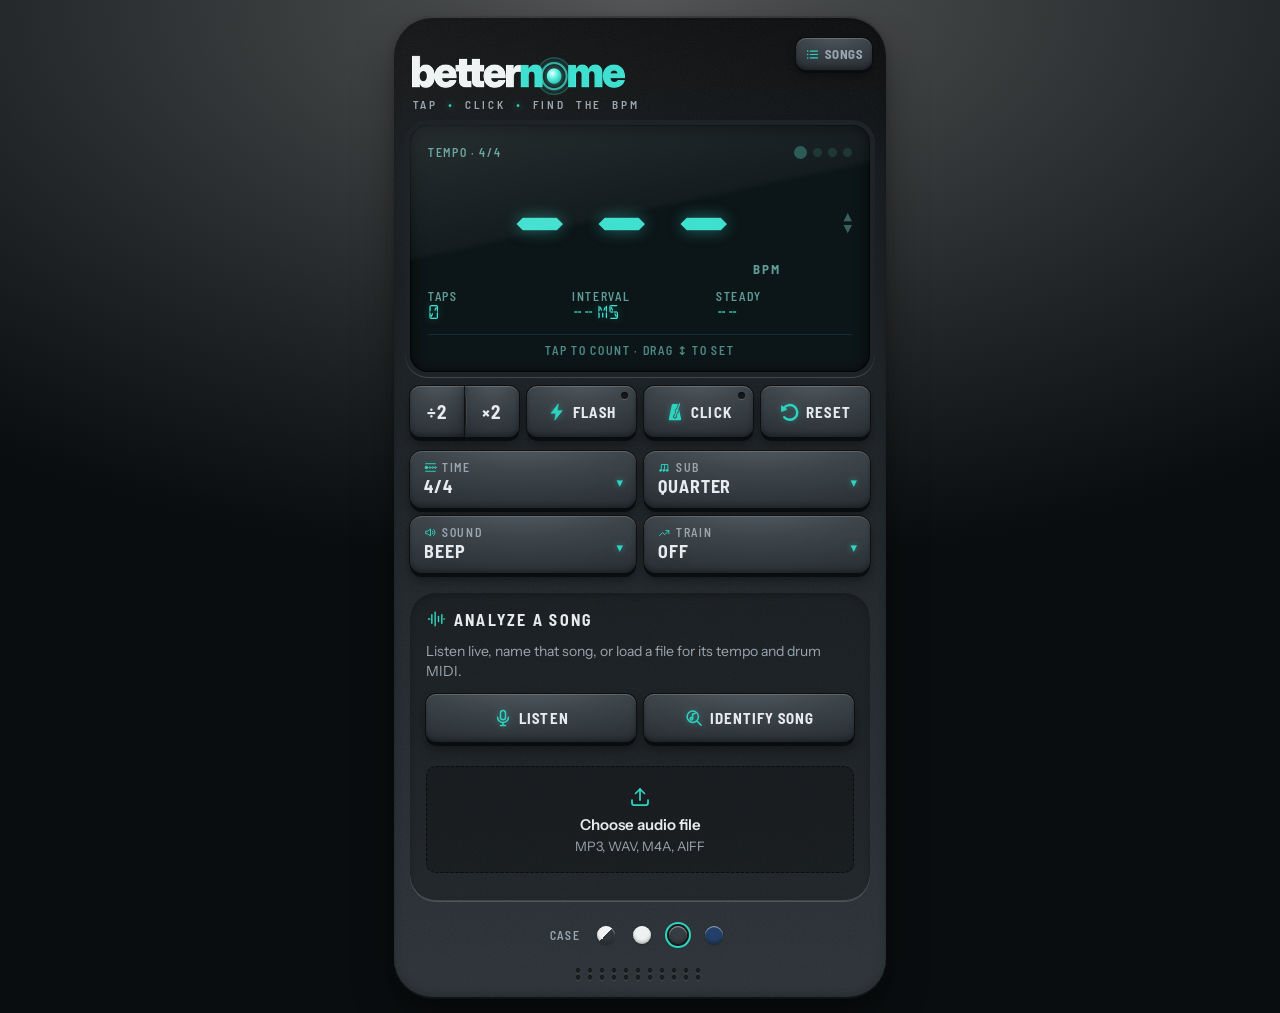
==== betternome/index.html @ a1c2649b "Add Betternome web app at /betternome/ Metronome with tap/drag tempo, subdivisions, trainer, flash a" ====
<!doctype html>
<html lang="en">
<head>
<meta charset="utf-8">
<meta name="viewport" content="width=device-width,initial-scale=1,viewport-fit=cover">
<title>Betternome</title>
<meta name="description" content="Betternome: tap or drag the tempo, a metronome with subdivisions, trainer and setlists, and song tempo, song ID and drum MIDI from Moxie App Design.">
<meta name="theme-color" content="#050607">
<meta name="apple-mobile-web-app-capable" content="yes">
<meta name="mobile-web-app-capable" content="yes">
<meta name="apple-mobile-web-app-status-bar-style" content="black-translucent">
<meta name="apple-mobile-web-app-title" content="Betternome">
<link rel="manifest" href="manifest.webmanifest">
<link rel="apple-touch-icon" href="apple-touch-icon.png">
<link rel="icon" type="image/png" sizes="192x192" href="icon-192.png">
<link rel="stylesheet" href="https://fonts.googleapis.com/css2?family=Martian+Mono:wght@400;600;800&amp;family=Instrument+Sans:wght@400;600&amp;display=swap">
<style>:root{color-scheme:light;box-sizing:border-box;padding-top:env(safe-area-inset-top,0px);padding-bottom:env(safe-area-inset-bottom,0px)}html{scroll-padding-top:env(safe-area-inset-top,0px)}body{margin:0;padding:0;font:14px -apple-system,BlinkMacSystemFont,sans-serif;background:#050607;color:#000}img{max-width:100%}[hidden]:not([hidden=until-found i]){display:none!important}</style>
</head>
<body>
<style>
/* Barlow Semi Condensed by The Barlow Project Authors, SIL Open Font License 1.1 */
@font-face{font-family:"BSC";font-weight:600;src:url([data-uri]) format("woff2");font-display:swap}
@font-face{font-family:"BSC";font-weight:700;src:url([data-uri]) format("woff2");font-display:swap}
/* DSEG7/DSEG14 Classic by keshikan, SIL Open Font License 1.1 */
@font-face{font-family:"DSEG7";src:url([data-uri]) format("woff2");font-display:block}
@font-face{font-family:"DSEG14";src:url([data-uri]) format("woff2");font-display:block}
/* Layout: hardware unit — LED readout, big rubber tap pad, utility key strips; song analyzer panel below. */
:root{
  --bg:#dfe3e6; --panel:#eef0f2; --ink:#1d2328; --muted:#5f6a73; --line:#c3c9ce;
  --led:#0f766e; --onled:#ffffff; --ledbg:#0c1517; --ledtext:#40e0d0; --pad:#2b3339; --padtext:#e9edf0; --flash:#40e0d0; --digit:#0f766e;
  --f-seg:"DSEG7", "Martian Mono", ui-monospace, monospace; --f-seg14:"DSEG14", "Martian Mono", ui-monospace, monospace;
  --f-display:"Martian Mono", ui-monospace, Menlo, monospace;
  --f-body:"Instrument Sans", system-ui, -apple-system, sans-serif;
}
@media (prefers-color-scheme: dark){:root:not([data-theme="light"]){
  --bg:#13171a; --panel:#1b2024; --ink:#e7ebee; --muted:#93a0aa; --line:#2c343a;
  --led:#2dd4bf; --onled:#08201d; --ledbg:#071012; --ledtext:#40e0d0; --pad:#2a3238; --padtext:#e9edf0; --flash:#40e0d0; --digit:#40e0d0; color-scheme:dark}}
:root[data-theme="dark"]{
  --bg:#13171a; --panel:#1b2024; --ink:#e7ebee; --muted:#93a0aa; --line:#2c343a;
  --led:#2dd4bf; --onled:#08201d; --ledbg:#071012; --ledtext:#40e0d0; --pad:#2a3238; --padtext:#e9edf0; --flash:#40e0d0; --digit:#40e0d0; color-scheme:dark}
html,body{min-height:100%}
body{background:var(--bg);color:var(--ink);font-family:var(--f-body);
  padding-left:max(16px,env(safe-area-inset-left,0px));padding-right:max(16px,env(safe-area-inset-right,0px));padding-block:16px;
  box-sizing:border-box;-webkit-user-select:none;user-select:none;-webkit-tap-highlight-color:transparent}
.unit{max-width:460px;margin:0 auto;display:flex;flex-direction:column;gap:14px}
.readout{background:var(--ledbg);border-radius:10px;padding:18px 18px 14px;display:grid;gap:6px;
  box-shadow:inset 0 2px 10px rgba(0,0,0,.5)}
.row{display:flex;justify-content:space-between;align-items:center;gap:8px}
.lab{font-family:var(--f-display);font-size:11px;letter-spacing:.14em;text-transform:uppercase;color:#5f9e98}
.bpm{font-family:var(--f-seg);font-weight:400;font-size:clamp(52px,18vw,92px);line-height:1.1;color:var(--ledtext);padding-block:4px;
  font-variant-numeric:tabular-nums;text-shadow:0 0 16px rgba(64,224,208,.45)}
.bpm small{font-family:var(--f-display);font-size:13px;font-weight:600;margin-left:10px;color:#5f9e98;text-shadow:none;letter-spacing:.1em}
.stats{display:grid;grid-template-columns:repeat(3,1fr);gap:8px;font-family:var(--f-display);font-variant-numeric:tabular-nums}
.stats div{display:grid;gap:2px;min-width:0}.stats b{font-family:var(--f-seg14);color:var(--ledtext);font-size:14px;font-weight:400;white-space:nowrap;text-shadow:0 0 8px rgba(64,224,208,.35)}
.beats{display:flex;flex-wrap:wrap;justify-content:flex-end;gap:6px;align-items:center}
.dot{width:9px;height:9px;border-radius:50%;background:#16302e;transition:background .05s}
.dot.down{width:13px;height:13px;background:#245450}
.dot.sec{width:11px;height:11px;background:#1d413e}
.dot.on{background:var(--flash);box-shadow:0 0 10px var(--flash)}
.padwrap{position:relative}
.pad{width:100%;min-height:250px;padding:64px 70px;border:0;border-radius:18px;background:var(--pad);color:var(--padtext);
  font-family:var(--f-display);font-size:20px;font-weight:600;letter-spacing:.2em;text-transform:uppercase;cursor:pointer;
  box-shadow:0 6px 0 #11161a, 0 10px 24px rgba(0,0,0,.25);transition:transform .04s, box-shadow .04s;touch-action:manipulation}
.pad.hit{transform:translateY(4px);box-shadow:0 2px 0 #11161a, 0 4px 12px rgba(0,0,0,.25);background:#36404a}
.pad span{display:block;max-width:220px;margin-inline:auto;line-height:1.4;font-family:var(--f-body);font-size:13px;letter-spacing:0;text-transform:none;font-weight:400;color:#9aa6b0;margin-top:8px}
.keys{display:grid;grid-template-columns:repeat(4,1fr);gap:8px}
.keys button,.btn{font-family:var(--f-display);font-size:13px;font-weight:600;padding:14px 4px;border-radius:10px;border:1px solid var(--line);
  background:var(--panel);color:var(--ink);cursor:pointer;touch-action:manipulation;font-variant-numeric:tabular-nums}
.btn:active{background:var(--line)}
.keys button[aria-pressed="true"],.btn.primary{background:var(--led);border-color:var(--led);color:var(--onled)}
.grp{display:grid;gap:6px}
.cap{font-family:var(--f-display);font-size:11px;letter-spacing:.14em;text-transform:uppercase;color:var(--muted)}
.chips{display:grid;grid-template-columns:repeat(3,1fr);gap:6px}
.chips.meters{grid-template-columns:repeat(auto-fill,minmax(52px,1fr));gap:4px}
.chips button small{display:block;font-family:var(--f-body);font-size:10px;font-weight:600;opacity:.8;margin-top:1px}
.chips .add{border-style:dashed;color:var(--ink)}
.custrow{display:flex;gap:8px;align-items:center;font-size:13px;color:var(--muted)}
.link{background:none;border:0;color:var(--led);font:inherit;font-weight:600;cursor:pointer;padding:4px;text-decoration:underline;text-underline-offset:3px}
.editor{background:var(--panel);border:1px solid var(--line);border-radius:12px;padding:14px;display:grid;gap:12px}
.edrow{display:flex;justify-content:space-between;align-items:center;gap:12px;flex-wrap:wrap}
.stepper{display:flex;align-items:center;gap:6px}
.stepper button{width:40px;height:40px;border-radius:10px;border:1px solid var(--line);background:var(--bg);color:var(--ink);font-size:18px;cursor:pointer;touch-action:manipulation}
.stepper output{font-family:var(--f-seg);font-size:22px;min-width:2.4em;text-align:center;color:var(--digit)}
.chips.den{grid-template-columns:repeat(4,44px)}
#grouping{font-family:var(--f-display);font-size:15px;padding:9px 10px;border-radius:10px;border:1px solid var(--line);background:var(--bg);color:var(--ink);width:9em;-webkit-user-select:text;user-select:text}
#grouping:focus-visible{outline:3px solid var(--led);outline-offset:2px}
.edots{display:flex;flex-wrap:wrap;gap:8px}
.ebeat{display:grid;gap:5px;justify-items:center}
.esnd{width:34px;height:26px;border-radius:7px;border:1px dashed var(--keyEdge);background:transparent;color:var(--muted);font-family:var(--f-display);font-weight:700;font-size:13px;cursor:pointer;touch-action:manipulation}
.esnd.set{border:0;color:var(--ledtext);background:var(--ledbg);box-shadow:inset 0 1px 3px rgba(0,0,0,.6);text-shadow:0 0 6px rgba(64,224,208,.6)}
.edots button{width:34px;height:34px;border-radius:50%;border:1.5px solid var(--line);background:transparent;color:var(--muted);font-family:var(--f-display);font-size:12px;cursor:pointer;touch-action:manipulation}
.edots button.l1{background:color-mix(in srgb,var(--led) 40%,transparent);border-color:var(--led);color:var(--ink)}
.edots button.l2{background:var(--led);border-color:var(--led);color:var(--onled)}
.edmsg{margin:0;font-size:13px;color:var(--muted)}
.chips button{font-family:var(--f-body);font-size:13px;font-weight:600;padding:9px 2px;border-radius:999px;border:1px solid var(--line);
  background:transparent;color:var(--muted);cursor:pointer;touch-action:manipulation;font-variant-numeric:tabular-nums}
.chips.meters button{font-family:var(--f-display);font-size:12px}
.chips button[aria-checked="true"]{background:var(--ink);border-color:var(--ink);color:var(--bg)}
button:focus-visible,.file:focus-within{outline:3px solid var(--led);outline-offset:3px}
.ic{width:20px;height:20px;flex-shrink:0}
[hidden]{display:none!important}
.brand{display:flex;flex-direction:column;align-items:flex-start;gap:2px;padding-top:4px}
.wmh{margin:0;line-height:0}
.wm{height:58px;width:auto;display:block;margin-left:-14px}
.wm-d{display:none}
@media (prefers-color-scheme: dark){:root:not([data-theme="light"]) .wm-l{display:none}:root:not([data-theme="light"]) .wm-d{display:block}}
:root[data-theme="dark"] .wm-l{display:none}:root[data-theme="dark"] .wm-d{display:block}
.brand span{display:block;font-size:13px;color:var(--muted)}
.keys button .ic,.btn .ic,.cap .ic{color:var(--led)}
.keys button[aria-pressed="true"] .ic,.btn.primary .ic{color:inherit}
.keys button,.btn{display:inline-flex;align-items:center;justify-content:center;gap:6px}
.cap{display:inline-flex;align-items:center;gap:7px}.cap .ic{width:17px;height:17px}
.analyze h2{display:flex;align-items:center;gap:8px}.analyze h2 .ic{width:20px;height:20px;color:var(--led)}
.pad .ic{display:block;width:56px;height:56px;filter:drop-shadow(0 0 10px rgba(64,224,208,.5));margin:0 auto 10px;stroke-width:1.5;color:var(--ledtext)}
.file .ic{display:block;margin:0 auto 6px;width:24px;height:24px;color:var(--led)}
.nudge button{position:absolute;width:60px;height:46px;border-radius:12px;border:1px solid rgba(64,224,208,.22);
  background:rgba(7,16,18,.55);color:var(--ledtext);font-family:var(--f-display);font-size:14px;font-weight:600;cursor:pointer;
  touch-action:manipulation;font-variant-numeric:tabular-nums;-webkit-backdrop-filter:blur(4px);backdrop-filter:blur(4px)}
.nudge button:active{background:rgba(64,224,208,.25)}
.nudge .tl{top:10px;left:10px}.nudge .tr{top:10px;right:10px}.nudge .bl{bottom:16px;left:10px}.nudge .br{bottom:16px;right:10px}
.pad.hit~.nudge button{transform:translateY(4px)}
.hint{font-size:13px;color:var(--muted);text-align:center;margin:0;line-height:1.45}

.analyze{background:var(--panel);border:1px solid var(--line);border-radius:14px;padding:16px;display:grid;gap:12px;margin-top:6px}
.analyze h2{font-family:var(--f-display);font-size:13px;letter-spacing:.12em;text-transform:uppercase;margin:0;font-weight:600}
.analyze p{margin:0;font-size:14px;color:var(--muted);line-height:1.45}
.file{position:relative;display:block;border:1.5px dashed var(--line);border-radius:10px;padding:18px 12px;text-align:center;cursor:pointer;font-weight:600;font-size:15px}
.file small{display:block;font-weight:400;color:var(--muted);font-size:13px;margin-top:4px}
.file input{position:absolute;inset:0;opacity:0;cursor:pointer;width:100%}
.file.drag{border-color:var(--led);background:var(--bg)}
.res{display:grid;gap:12px}
.resname{font-size:13px;color:var(--muted);overflow:hidden;text-overflow:ellipsis;white-space:nowrap}
.resnum{font-family:var(--f-seg);font-size:44px;font-weight:400;line-height:1.1;color:var(--digit);font-variant-numeric:tabular-nums}
.resnum small{font-family:var(--f-display);font-size:13px;font-weight:600;color:var(--muted);margin-left:10px}
.meta{display:grid;grid-template-columns:repeat(3,1fr);gap:8px}
.meta div{display:grid;gap:2px;min-width:0}
.meta b{font-family:var(--f-display);font-size:14px;font-weight:600;font-variant-numeric:tabular-nums}
canvas{display:block;width:100%;height:110px}
.actions{display:grid;grid-template-columns:1fr 1fr;gap:8px}
.status{font-size:14px;color:var(--ink);min-height:0}
.midi{border-top:1px solid var(--line);padding-top:14px;display:grid;gap:12px}
.midi .cap{font-size:12px}
.mrow{display:flex;align-items:center;gap:12px;flex-wrap:wrap;justify-content:space-between}
.chips.quant{grid-template-columns:repeat(4,1fr);flex:1;min-width:220px}
#roll{display:block;width:100%;height:150px;border-radius:10px;background:var(--ledbg);cursor:pointer;touch-action:manipulation}
#sens{flex:1;min-width:140px;accent-color:var(--led)}
.kitlist{display:grid;gap:6px}
.krow{display:grid;grid-template-columns:40px minmax(0,1fr) auto;gap:10px;align-items:center;background:var(--bg);border:1px solid var(--line);border-radius:10px;padding:6px 10px 6px 6px}
.krow .aud{width:40px;height:36px;border-radius:8px;border:0;background:var(--ledbg);color:var(--ledtext);cursor:pointer;display:grid;place-items:center}
.krow .aud .ic{width:16px;height:16px}
.krow select{font-family:var(--f-body);font-size:15px;font-weight:600;color:var(--ink);background:transparent;border:0;padding:6px 2px;min-width:0}
.krow select:focus-visible{outline:3px solid var(--led);outline-offset:2px}
.krow .kn{font-family:var(--f-display);font-size:12px;color:var(--muted);font-variant-numeric:tabular-nums;white-space:nowrap}
.rollnav{display:flex;gap:6px}.rollnav button{width:38px;height:32px;border-radius:8px;border:1px solid var(--line);background:var(--bg);color:var(--ink);font-size:18px;cursor:pointer}
.matchbox{display:grid;gap:8px;padding:12px;border:1px solid var(--line);border-radius:12px;background:var(--bg)}
.chips.smode{grid-template-columns:1fr 1fr}
.mixrow{display:flex;align-items:center;gap:8px;font-size:14px;color:var(--ink)}.mixrow input{accent-color:var(--led);width:18px;height:18px}
.counts{display:grid;grid-template-columns:repeat(3,1fr);gap:8px}
.counts div{display:grid;gap:2px}.counts b{font-family:var(--f-seg);font-weight:400;font-size:22px;color:var(--digit)}

/* ---------- Molded plastic case ---------- */
:root{--sh0:#f7f8f9;--sheen:rgba(255,255,255,.34);--sh1:#f7f8f9;--sh2:#dce1e4;--shEdge:#b0b8bd;--key1:#ffffff;--key2:#e2e6e9;--keyEdge:#aab2b7;--keyText:#1d2328;--gloss:rgba(255,255,255,.9);--tray:rgba(30,40,48,.06);--hole:rgba(20,28,34,.38);--desk:#c4cacf;--bg:#e9ecee;--panel:#f1f3f4;--ink:#1d2328;--muted:#56616a;--line:#c3c9ce;--led:#0f766e;--onled:#ffffff;--digit:#0f766e;color-scheme:light}
@media (prefers-color-scheme: dark){:root:not([data-theme="light"]){--sh0:#050607;--sheen:rgba(255,255,255,.06);--sh1:#14181b;--sh2:#2b3237;--shEdge:#0f1315;--key1:#59636a;--key2:#262c31;--keyEdge:#0a0d0f;--keyText:#e7ebee;--gloss:rgba(255,255,255,.16);--tray:rgba(0,0,0,.22);--hole:rgba(0,0,0,.6);--desk:#0a0d0f;--bg:#1b2024;--panel:#232a2f;--ink:#e7ebee;--muted:#9aa6b0;--line:#384148;--led:#2dd4bf;--onled:#08201d;--digit:#40e0d0;color-scheme:dark}}
:root[data-theme="dark"]{--sh0:#050607;--sheen:rgba(255,255,255,.06);--sh1:#14181b;--sh2:#2b3237;--shEdge:#0f1315;--key1:#59636a;--key2:#262c31;--keyEdge:#0a0d0f;--keyText:#e7ebee;--gloss:rgba(255,255,255,.16);--tray:rgba(0,0,0,.22);--hole:rgba(0,0,0,.6);--desk:#0a0d0f;--bg:#1b2024;--panel:#232a2f;--ink:#e7ebee;--muted:#9aa6b0;--line:#384148;--led:#2dd4bf;--onled:#08201d;--digit:#40e0d0;color-scheme:dark}
:root[data-shell="arctic"]{--sh0:#f7f8f9;--sheen:rgba(255,255,255,.34);--sh1:#f7f8f9;--sh2:#dce1e4;--shEdge:#b0b8bd;--key1:#ffffff;--key2:#e2e6e9;--keyEdge:#aab2b7;--keyText:#1d2328;--gloss:rgba(255,255,255,.9);--tray:rgba(30,40,48,.06);--hole:rgba(20,28,34,.38);--desk:#c4cacf;--bg:#e9ecee;--panel:#f1f3f4;--ink:#1d2328;--muted:#56616a;--line:#c3c9ce;--led:#0f766e;--onled:#ffffff;--digit:#0f766e;color-scheme:light}
:root[data-shell="graphite"]{--sh0:#050607;--sheen:rgba(255,255,255,.06);--sh1:#14181b;--sh2:#2b3237;--shEdge:#0f1315;--key1:#59636a;--key2:#262c31;--keyEdge:#0a0d0f;--keyText:#e7ebee;--gloss:rgba(255,255,255,.16);--tray:rgba(0,0,0,.22);--hole:rgba(0,0,0,.6);--desk:#0a0d0f;--bg:#1b2024;--panel:#232a2f;--ink:#e7ebee;--muted:#9aa6b0;--line:#384148;--led:#2dd4bf;--onled:#08201d;--digit:#40e0d0;color-scheme:dark}
:root[data-shell="navy"]{--sh0:#03070d;--sheen:rgba(255,255,255,.06);--sh1:#0d1a2c;--sh2:#1d3658;--shEdge:#0b1828;--key1:#406590;--key2:#182c46;--keyEdge:#0c1a2c;--keyText:#e8f0f7;--gloss:rgba(255,255,255,.2);--tray:rgba(0,0,0,.24);--hole:rgba(0,0,0,.55);--desk:#08111c;--bg:#13233a;--panel:#1a2e4a;--ink:#e8f0f7;--muted:#a3b6ca;--line:#2b4566;--led:#2dd4bf;--onled:#08201d;--digit:#40e0d0;color-scheme:dark}
body{background:radial-gradient(120% 80% at 50% 0%,color-mix(in srgb,var(--desk) 70%,#fff 30%) 0%,var(--desk) 70%)}
.unit{position:relative;padding:20px 16px 16px;border-radius:38px;background:linear-gradient(180deg,var(--sh0) 0%,var(--sh1) 16%,var(--sh2) 100%);
  box-shadow:inset 0 2px 0 var(--gloss),inset 0 -4px 8px rgba(0,0,0,.18),inset 0 0 0 1px rgba(0,0,0,.06),0 2px 0 var(--shEdge),0 22px 44px rgba(0,0,0,.32),0 4px 10px rgba(0,0,0,.18)}
.unit::before{content:"";position:absolute;inset:0;border-radius:inherit;pointer-events:none;
  background:linear-gradient(162deg,var(--sheen) 0%,rgba(255,255,255,0) 24%),
  url("data:image/svg+xml,%3Csvg xmlns='http://www.w3.org/2000/svg' width='140' height='140'%3E%3Cfilter id='n'%3E%3CfeTurbulence type='fractalNoise' baseFrequency='.9' numOctaves='2' stitchTiles='stitch'/%3E%3CfeColorMatrix values='0 0 0 0 .5 0 0 0 0 .5 0 0 0 0 .5 0 0 0 .07 0'/%3E%3C/filter%3E%3Crect width='140' height='140' filter='url(%23n)'/%3E%3C/svg%3E")}
.unit>*{position:relative}
.brand{padding:2px 4px 0}
.foot{display:flex;align-items:center;justify-content:center;gap:10px;margin-top:4px}
.shells{display:flex;gap:4px}
.shells button{width:32px;height:32px;border:0;background:none;padding:0;cursor:pointer;display:grid;place-items:center;border-radius:50%}
.shells button span{width:18px;height:18px;border-radius:50%;box-shadow:inset 0 1px 1px rgba(255,255,255,.55),inset 0 -2px 3px rgba(0,0,0,.25),0 1px 2px rgba(0,0,0,.3)}
.shells button[aria-checked="true"] span{box-shadow:inset 0 1px 1px rgba(255,255,255,.55),inset 0 -2px 3px rgba(0,0,0,.25),0 0 0 2px var(--sh1),0 0 0 4px var(--led)}
.sw-auto{background:linear-gradient(135deg,#f1f3f4 50%,#30373c 50%)}.sw-arctic{background:#eef1f2}.sw-graphite{background:#353d42}.sw-navy{background:#22406a}
:root[data-shell="arctic"] .wm-l{display:block!important}:root[data-shell="arctic"] .wm-d{display:none!important}
:root[data-shell="graphite"] .wm-l,:root[data-shell="navy"] .wm-l{display:none!important}:root[data-shell="graphite"] .wm-d,:root[data-shell="navy"] .wm-d{display:block!important}
/* LCD window: recessed glass in a bezel */
.readout{position:relative;overflow:hidden;border-radius:18px;padding:18px 18px 14px;
  box-shadow:inset 0 3px 14px rgba(0,0,0,.75),inset 0 0 0 1px rgba(0,0,0,.6),0 0 0 5px color-mix(in srgb,var(--sh2) 70%,#000 30%),0 1px 0 5px var(--gloss)}
.readout::after{content:"";position:absolute;inset:0;pointer-events:none;background:linear-gradient(168deg,rgba(255,255,255,.11) 0%,rgba(255,255,255,.03) 38%,rgba(255,255,255,0) 40%)}
/* the big rubber pad */
.pad{border-radius:28px;background:radial-gradient(130% 95% at 50% 0%,#4b565e 0%,#2c343a 55%,#1f2529 100%);
  box-shadow:inset 0 2px 0 rgba(255,255,255,.2),inset 0 -5px 12px rgba(0,0,0,.38),0 0 0 1px rgba(0,0,0,.35),0 8px 0 #12171a,0 14px 24px rgba(0,0,0,.38);transition:transform .05s,box-shadow .05s}
.pad.hit{transform:translateY(6px);background:radial-gradient(130% 95% at 50% 0%,#414b52 0%,#2a3137 60%,#1f2529 100%);
  box-shadow:inset 0 4px 12px rgba(0,0,0,.55),0 0 0 1px rgba(0,0,0,.35),0 2px 0 #12171a,0 4px 10px rgba(0,0,0,.3)}
.pad.hit~.nudge button{transform:translateY(6px)}
.nudge button{border:0;-webkit-backdrop-filter:none;backdrop-filter:none;background:linear-gradient(180deg,#434d54,#283035);color:var(--ledtext);
  box-shadow:inset 0 1px 0 rgba(255,255,255,.18),0 0 0 1px rgba(0,0,0,.45),0 3px 0 #11161a,0 4px 6px rgba(0,0,0,.35)}
.nudge button:active{transform:translateY(2px);background:linear-gradient(180deg,#3a434a,#252c31);box-shadow:inset 0 2px 4px rgba(0,0,0,.4),0 0 0 1px rgba(0,0,0,.45),0 1px 0 #11161a}
/* molded keycaps */
.keys button,.btn,.chips button,.stepper button,.rollnav button{border:0;color:var(--keyText);background:linear-gradient(180deg,var(--key1),var(--key2));
  box-shadow:inset 0 1px 0 var(--gloss),inset 0 -1px 2px rgba(0,0,0,.12),0 0 0 1px rgba(0,0,0,.08),0 3px 0 var(--keyEdge),0 5px 8px rgba(0,0,0,.16);transition:transform .05s,box-shadow .05s}
.keys button:active,.btn:active,.chips button:active,.stepper button:active,.rollnav button:active{transform:translateY(2px);background:linear-gradient(180deg,var(--key2),var(--key1));
  box-shadow:inset 0 1px 3px rgba(0,0,0,.18),0 0 0 1px rgba(0,0,0,.08),0 1px 0 var(--keyEdge),0 2px 3px rgba(0,0,0,.14)}
.keys button[aria-pressed="true"],.btn.primary,.chips button[aria-checked="true"]{color:#062421;background:linear-gradient(180deg,#7cf5e8 0%,#2fd2c1 55%,#1aa799 100%);
  box-shadow:inset 0 1px 0 rgba(255,255,255,.75),inset 0 -2px 4px rgba(0,0,0,.15),0 0 0 1px rgba(8,80,72,.35),0 3px 0 #0d7a70,0 0 16px rgba(64,224,208,.45)}
.keys button[aria-pressed="true"] .ic,.btn.primary .ic{color:#062421}
.chips .add{background:transparent;box-shadow:none;border:1.5px dashed var(--keyEdge)}
.rollnav button:disabled{opacity:.45;transform:none}
/* recessed trays */
.analyze{border:0;border-radius:26px;background:var(--tray);box-shadow:inset 0 2px 6px rgba(0,0,0,.2),inset 0 -1px 0 var(--gloss),0 1px 0 var(--gloss)}
.editor,.matchbox,.krow{border:0;background:var(--tray);box-shadow:inset 0 1px 4px rgba(0,0,0,.18),0 1px 0 var(--gloss)}
.krow .aud{box-shadow:inset 0 2px 4px rgba(0,0,0,.6),0 1px 0 var(--gloss)}
.file{background:var(--tray);border-color:var(--keyEdge)}
#roll,canvas#chart{border-radius:12px}
#roll{box-shadow:inset 0 2px 8px rgba(0,0,0,.7),0 1px 0 var(--gloss)}
#grouping{background:var(--tray);border:0;box-shadow:inset 0 1px 4px rgba(0,0,0,.2)}
.grille{height:14px;width:136px;margin:2px auto 0;background:radial-gradient(circle,var(--hole) 0 2.1px,transparent 2.6px) 0 0/12px 7px;
  filter:drop-shadow(0 1px 0 var(--gloss))}
/* ---------- keycaps v2: domed caps with LED indicators ---------- */
.keys button,.btn,.chips button,.stepper button,.rollnav button{position:relative;
  background:radial-gradient(120% 150% at 50% -30%,var(--key1) 0%,color-mix(in srgb,var(--key1) 45%,var(--key2)) 45%,var(--key2) 100%);
  box-shadow:inset 0 1px 0 var(--gloss),inset 0 -3px 4px rgba(0,0,0,.28),0 0 0 1px color-mix(in srgb,var(--keyEdge) 80%,transparent),0 4px 0 var(--keyEdge),0 7px 12px rgba(0,0,0,.4)}
.keys button:active,.btn:active,.chips button:active,.stepper button:active,.rollnav button:active{transform:translateY(3px);
  background:radial-gradient(120% 150% at 50% -30%,color-mix(in srgb,var(--key1) 70%,var(--key2)) 0%,var(--key2) 100%);
  box-shadow:inset 0 2px 5px rgba(0,0,0,.4),0 0 0 1px color-mix(in srgb,var(--keyEdge) 80%,transparent),0 1px 0 var(--keyEdge),0 2px 4px rgba(0,0,0,.3)}
.chips button{padding-top:15px;padding-bottom:9px}
.chips button::after,.keys #click::after{content:"";position:absolute;top:5px;left:50%;width:14px;height:3px;margin-left:-7px;border-radius:2px;
  background:color-mix(in srgb,var(--key2) 55%,#000);box-shadow:inset 0 1px 1px rgba(0,0,0,.6),0 1px 0 var(--gloss)}
.keys #click::after{top:6px;left:auto;right:8px;margin:0;width:7px;height:7px;border-radius:50%}
.keys #click[aria-pressed="true"]::after{background:#5ff3e3;box-shadow:0 0 4px #40e0d0,0 0 10px rgba(64,224,208,.9),0 0 18px rgba(64,224,208,.5)}
.chips .add::after{display:none}
.chips button[aria-checked="true"],.keys button[aria-pressed="true"]{color:#7ff3e7;text-shadow:0 0 8px rgba(64,224,208,.65);
  background:radial-gradient(120% 150% at 50% -30%,color-mix(in srgb,var(--key1) 80%,#1d8f85) 0%,color-mix(in srgb,var(--key2) 85%,#0a3a35) 100%);
  box-shadow:inset 0 1px 0 rgba(160,255,245,.35),inset 0 -3px 4px rgba(0,0,0,.3),inset 0 0 14px rgba(64,224,208,.18),0 0 0 1px rgba(64,224,208,.45),0 4px 0 var(--keyEdge),0 7px 14px rgba(0,0,0,.4),0 0 18px rgba(64,224,208,.22)}
.chips button[aria-checked="true"]::after,.keys button[aria-pressed="true"]::after{background:#5ff3e3;box-shadow:0 0 4px #40e0d0,0 0 10px rgba(64,224,208,.9),0 0 18px rgba(64,224,208,.5)}
.keys button[aria-pressed="true"] .ic{color:#7ff3e7;filter:drop-shadow(0 0 4px rgba(64,224,208,.7))}
.keys button .ic,.btn .ic{filter:drop-shadow(0 0 3px rgba(64,224,208,.35))}
.btn.primary{color:#04221f;text-shadow:0 1px 0 rgba(255,255,255,.35);
  background:radial-gradient(120% 160% at 50% -40%,#c9fff9 0%,#5ff0df 30%,#22c2b2 70%,#138c81 100%);
  box-shadow:inset 0 1px 0 rgba(255,255,255,.85),inset 0 -3px 6px rgba(0,60,55,.35),0 0 0 1px rgba(6,70,64,.6),0 4px 0 #0a5c55,0 7px 14px rgba(0,0,0,.4),0 0 22px rgba(64,224,208,.4)}
.btn.primary .ic{color:#04221f;filter:none}
.btn.primary:active{background:radial-gradient(120% 160% at 50% -40%,#a8fbf2 0%,#3fe2d0 40%,#169e92 100%);box-shadow:inset 0 2px 6px rgba(0,60,55,.45),0 0 0 1px rgba(6,70,64,.6),0 1px 0 #0a5c55,0 0 16px rgba(64,224,208,.35)}
:root[data-shell="arctic"] .chips button[aria-checked="true"],:root[data-shell="arctic"] .keys button[aria-pressed="true"]{color:#0b5f58;text-shadow:none}

/* selector keys (dropdowns styled as keycaps) */
.selects{display:grid;grid-template-columns:1fr 1fr;gap:8px}
.sel{position:relative;display:block;border-radius:12px;cursor:pointer;
  background:radial-gradient(120% 150% at 50% -30%,var(--key1) 0%,color-mix(in srgb,var(--key1) 45%,var(--key2)) 45%,var(--key2) 100%);
  box-shadow:inset 0 1px 0 var(--gloss),inset 0 -3px 4px rgba(0,0,0,.28),0 0 0 1px color-mix(in srgb,var(--keyEdge) 80%,transparent),0 4px 0 var(--keyEdge),0 7px 12px rgba(0,0,0,.4);transition:transform .05s}
.sel:active{transform:translateY(3px)}
.sel select{-webkit-appearance:none;appearance:none;display:block;width:100%;border:0;margin:0;background:transparent;color:var(--keyText);cursor:pointer;
  font-family:var(--f-display);font-size:16px;font-weight:600;font-variant-numeric:tabular-nums;padding:25px 32px 11px 14px;border-radius:12px;text-overflow:ellipsis}
.sel select:focus{outline:none}.sel:focus-within{outline:3px solid var(--led);outline-offset:3px}
.selcap{position:absolute;top:9px;left:14px;display:flex;align-items:center;gap:5px;pointer-events:none;font-family:var(--f-display);font-size:10px;letter-spacing:.14em;text-transform:uppercase;color:var(--muted)}
.selcap .ic{width:13px;height:13px;color:var(--led)}
.chev{position:absolute;right:13px;top:50%;transform:translateY(-35%);pointer-events:none;color:var(--led);font-size:13px;text-shadow:0 0 6px rgba(64,224,208,.5)}

/* key legends: condensed DIN-style face, like printing on studio hardware */
:root{--f-display:"BSC","Barlow Semi Condensed","Arial Narrow",system-ui,sans-serif}
.keys button,.btn,.chips button,.nudge button,.stepper button,.rollnav button,.sel select{font-family:var(--f-display);font-weight:700;text-transform:uppercase;letter-spacing:.07em;font-size:15px}
.chips.meters button,.chips.den button{font-size:15px;letter-spacing:.04em}
.nudge button{font-size:17px;letter-spacing:.02em}
#half,#dbl{font-size:19px;letter-spacing:.02em}
.sel select{font-size:18px;letter-spacing:.05em;padding-top:24px}
.selcap,.cap,.lab{font-family:var(--f-display);font-weight:600;font-size:12px;letter-spacing:.14em}
.pad{font-family:var(--f-display);font-weight:700;font-size:26px;letter-spacing:.32em}
.analyze h2{font-family:var(--f-display);font-weight:700;font-size:16px;letter-spacing:.14em}
.bpm small,.resnum small{font-family:var(--f-display);font-weight:700;font-size:15px;letter-spacing:.14em}
.krow .kn,.meta b{font-family:var(--f-display);font-weight:600;font-size:14px;letter-spacing:.04em}
.krow select{font-family:var(--f-display);font-weight:700;font-size:16px;letter-spacing:.06em;text-transform:uppercase}

/* drag-to-set on the LCD */
.readout{touch-action:none;cursor:ns-resize}
#bpmwrap{position:relative;display:flex;align-items:baseline}
#bpmi,#bpmd{transition:filter .1s,text-shadow .1s;border-radius:6px}
.readout.drag-i #bpmi,.readout.drag-d #bpmd{filter:brightness(1.35);text-shadow:0 0 22px rgba(64,224,208,.85),0 0 4px rgba(160,255,245,.9)}
.readout.drag-i #bpmd,.readout.drag-d #bpmi{opacity:.45}
.dragtip{position:absolute;right:0;top:50%;transform:translateY(-62%);font-family:var(--f-display);font-size:11px;line-height:1.05;color:#5f9e98;opacity:.55;text-align:center;text-shadow:none}
.readout.drag-i .dragtip,.readout.drag-d .dragtip{color:var(--ledtext);opacity:1;text-shadow:0 0 6px rgba(64,224,208,.8)}

/* the LCD is the tap surface */
.readout{padding:20px 18px 14px;transition:box-shadow .08s}
.readout{grid-template-columns:minmax(0,1fr)}
.readout>*{min-width:0}
.readout .bpm{font-size:clamp(54px,18.5vw,100px);justify-content:center}
.readout .bpm small{font-size:13px;margin-left:8px}
.readout.hit{box-shadow:inset 0 3px 14px rgba(0,0,0,.75),inset 0 0 0 1px rgba(0,0,0,.6),inset 0 0 40px rgba(64,224,208,.22),0 0 0 5px color-mix(in srgb,var(--sh2) 70%,#000 30%),0 1px 0 5px var(--gloss),0 0 26px rgba(64,224,208,.35)}
.readout.hit .bpm #bpm{filter:brightness(1.25)}
.readout:focus-visible{outline:3px solid var(--led);outline-offset:8px}
.lcdhint{margin-top:8px;padding-top:8px;border-top:1px solid rgba(64,224,208,.12);text-align:center;font-family:var(--f-display);font-weight:600;font-size:12px;letter-spacing:.14em;text-transform:uppercase;color:#4f8a85}

/* logo lockup: tagline tracked to the exact width of the wordmark */
.brand{gap:0}
.wm{height:64px;margin-left:-14px}
.brand .tag{display:block;box-sizing:content-box;width:227px;margin:-5px 0 0 -1.5px;white-space:nowrap;text-align:justify;text-align-last:justify;
  font-family:var(--f-display);font-weight:600;font-size:11.5px;letter-spacing:.24em;margin-right:-.24em;text-transform:uppercase;color:var(--muted)}
.brand .tag i{font-style:normal;color:var(--led);text-shadow:0 0 6px rgba(64,224,208,.7)}

/* split ÷2|×2 key, FLASH key */
.keys .split{display:grid;grid-template-columns:1fr 1fr;gap:0}
.keys .split button{padding-left:0;padding-right:0;border-radius:0}
.keys .split button:first-child{border-radius:10px 0 0 10px}
.keys .split button:last-child{border-radius:0 10px 10px 0}
.keys .split button+button::before{content:"";position:absolute;left:0;top:22%;bottom:22%;width:1px;background:rgba(0,0,0,.45);box-shadow:1px 0 0 rgba(255,255,255,.08)}
.keys #flashbtn::after{content:"";position:absolute;top:6px;right:8px;width:7px;height:7px;border-radius:50%;background:color-mix(in srgb,var(--key2) 55%,#000);box-shadow:inset 0 1px 1px rgba(0,0,0,.6),0 1px 0 var(--gloss)}
.keys #flashbtn[aria-pressed="true"]::after{background:#5ff3e3;box-shadow:0 0 4px #40e0d0,0 0 10px rgba(64,224,208,.9),0 0 18px rgba(64,224,208,.5)}
/* beat strobe for drummers */
.readout.strobe{background:color-mix(in srgb,var(--ledbg) 62%,#40e0d0)}
.readout.strobe1{background:color-mix(in srgb,var(--ledbg) 25%,#8af7ec);box-shadow:0 0 0 5px color-mix(in srgb,var(--sh2) 70%,#000 30%),0 0 40px rgba(64,224,208,.75)}
.readout.strobe1 #bpm,.readout.strobe1 .lab,.readout.strobe1 .stats b,.readout.strobe1 .lcdhint{color:#062a27;text-shadow:none}
/* trainer */
.trainbox{padding:10px 12px;border-radius:12px;background:var(--tray);box-shadow:inset 0 1px 4px rgba(0,0,0,.18),0 1px 0 var(--gloss)}
.tparams{display:grid;grid-template-columns:repeat(auto-fit,minmax(80px,1fr));gap:6px}
.tp{display:grid;gap:6px;justify-items:center;padding:2px 0}
.tp+.tp{border-left:1px solid color-mix(in srgb,var(--line) 70%,transparent)}
.tp .cap{font-size:11px;letter-spacing:.12em}
.tp>output{font-family:var(--f-seg);font-size:24px;line-height:1.1;color:var(--digit);text-shadow:0 0 8px rgba(64,224,208,.35);font-variant-numeric:tabular-nums}
.tp .stepper{gap:8px}
.tp .stepper button{width:38px;height:32px;padding:0;font-size:19px;letter-spacing:0;border-radius:9px}
.readout.gap .lcdhint{color:var(--ledtext);text-shadow:0 0 8px rgba(64,224,208,.6)}
.readout.gap #bpm{opacity:.35}

/* setlists */
.brand{position:relative}
.songsbtn{position:absolute;top:2px;right:-2px;display:inline-flex;align-items:center;gap:5px;padding:8px 9px;border:0;border-radius:10px;cursor:pointer;
  font-family:var(--f-display);font-weight:700;font-size:13px;letter-spacing:.06em;text-transform:uppercase;color:var(--keyText);
  background:radial-gradient(120% 150% at 50% -30%,var(--key1) 0%,color-mix(in srgb,var(--key1) 45%,var(--key2)) 45%,var(--key2) 100%);
  box-shadow:inset 0 1px 0 var(--gloss),inset 0 -3px 4px rgba(0,0,0,.28),0 0 0 1px color-mix(in srgb,var(--keyEdge) 80%,transparent),0 3px 0 var(--keyEdge),0 5px 10px rgba(0,0,0,.35)}
.songsbtn:active{transform:translateY(2px)}
.songsbtn .ic{width:15px;height:15px;color:var(--led)}
@media (max-width:389px){.songsbtn .sl{display:none}.songsbtn{padding:9px 10px}.songsbtn .ic{width:18px;height:18px}}
#lcdtitle{display:inline-block;max-width:13em;overflow:hidden;text-overflow:ellipsis;white-space:nowrap;vertical-align:bottom}
.setbar{display:grid;grid-template-columns:56px minmax(0,1fr) 56px;gap:8px;align-items:stretch}
.setbar>button{border:0;border-radius:12px;cursor:pointer;color:var(--keyText);font-family:var(--f-display);font-weight:700;
  background:radial-gradient(120% 150% at 50% -30%,var(--key1) 0%,color-mix(in srgb,var(--key1) 45%,var(--key2)) 45%,var(--key2) 100%);
  box-shadow:inset 0 1px 0 var(--gloss),inset 0 -3px 4px rgba(0,0,0,.28),0 0 0 1px color-mix(in srgb,var(--keyEdge) 80%,transparent),0 4px 0 var(--keyEdge),0 7px 12px rgba(0,0,0,.4)}
.setbar>button:active{transform:translateY(3px)}
#sprev,#snext{font-size:34px;line-height:1;color:var(--ledtext);text-shadow:0 0 8px rgba(64,224,208,.5)}
#sprev:disabled,#snext:disabled{opacity:.35;transform:none}
.setname{display:grid;gap:2px;padding:8px 10px;text-align:left;min-width:0}
.setname b{font-size:18px;letter-spacing:.04em;text-transform:uppercase;overflow:hidden;text-overflow:ellipsis;white-space:nowrap}
.setname span{font-size:12px;font-weight:600;letter-spacing:.1em;text-transform:uppercase;color:var(--muted);overflow:hidden;text-overflow:ellipsis;white-space:nowrap}
.sheet{position:fixed;inset:0;z-index:30;background:rgba(0,0,0,.55);display:flex;align-items:flex-end;justify-content:center}
.sheetin{width:100%;max-width:460px;max-height:86vh;overflow:auto;box-sizing:border-box;display:grid;gap:10px;align-content:start;
  padding:18px max(16px,env(safe-area-inset-right,0px)) calc(18px + env(safe-area-inset-bottom,0px)) max(16px,env(safe-area-inset-left,0px));
  border-radius:26px 26px 0 0;background:linear-gradient(180deg,var(--sh1),var(--sh2));box-shadow:inset 0 2px 0 var(--gloss),0 -10px 40px rgba(0,0,0,.5)}
.shhead{display:flex;align-items:center;justify-content:space-between}
.shhead h2{margin:0;font-family:var(--f-display);font-weight:700;font-size:18px;letter-spacing:.14em;text-transform:uppercase;color:var(--ink)}
.shx{width:40px;height:40px;border:0;border-radius:50%;background:var(--tray);color:var(--ink);font-size:16px;cursor:pointer}
.shrow{display:grid;grid-template-columns:minmax(0,1fr) auto;gap:8px;align-items:stretch}
.shrow .btn{padding:0 16px}
#setname,#songname{font-family:var(--f-body);font-size:16px;padding:11px 12px;border-radius:10px;border:0;background:var(--tray);color:var(--ink);box-shadow:inset 0 1px 4px rgba(0,0,0,.2);-webkit-user-select:text;user-select:text;min-width:0}
#setname:focus-visible,#songname:focus-visible{outline:3px solid var(--led);outline-offset:2px}
.songlist{display:grid;gap:6px;margin-top:4px}
.srow{display:grid;grid-template-columns:minmax(0,1fr) 34px 34px auto;gap:4px;align-items:center;padding:4px;border-radius:12px;background:var(--tray);box-shadow:inset 0 1px 3px rgba(0,0,0,.18)}
.srow.on{box-shadow:inset 0 1px 3px rgba(0,0,0,.18),0 0 0 1.5px var(--led)}
.sgo{display:grid;gap:2px;text-align:left;padding:8px 10px;border:0;background:transparent;cursor:pointer;min-width:0}
.sgo b{font-family:var(--f-display);font-weight:700;font-size:16px;letter-spacing:.05em;text-transform:uppercase;color:var(--ink);overflow:hidden;text-overflow:ellipsis;white-space:nowrap}
.sgo span{font-family:var(--f-display);font-weight:600;font-size:13px;letter-spacing:.06em;color:var(--muted)}
.sx{min-width:34px;height:34px;border:0;border-radius:8px;background:transparent;color:var(--muted);font-size:13px;cursor:pointer;font-family:var(--f-display);font-weight:700}
.sx:disabled{opacity:.25}
.sx.arm{color:#ff8a7a;font-size:12px;letter-spacing:.04em}
.saverow{display:grid;grid-template-columns:minmax(0,1fr) auto;gap:8px}
.saverow .btn{padding:0 14px}
.shfoot{display:flex;flex-wrap:wrap;justify-content:space-between;gap:8px}
@media (prefers-reduced-motion: reduce){.pad,.dot,.keys button,.btn,.chips button,.sel,.readout{transition:none}}

/* web: live listening + song ID */
.liverow{display:grid;grid-template-columns:1fr 1fr;gap:8px}
#listenbtn[aria-pressed="true"]{color:#7ff3e7;text-shadow:0 0 8px rgba(64,224,208,.65);box-shadow:inset 0 0 14px rgba(64,224,208,.2),0 0 0 1px rgba(64,224,208,.5),0 4px 0 var(--keyEdge),0 0 18px rgba(64,224,208,.25)}
#listenbtn[aria-pressed="true"] .ic{animation:pulse 1s ease-in-out infinite}
@keyframes pulse{50%{opacity:.35}}
.idcard{display:grid;grid-template-columns:64px minmax(0,1fr);gap:12px;align-items:center;padding:12px;border-radius:14px;background:var(--tray);box-shadow:inset 0 1px 4px rgba(0,0,0,.2),0 0 0 1.5px rgba(64,224,208,.35)}
.idcard img{width:64px;height:64px;border-radius:10px;object-fit:cover;background:var(--ledbg)}
.idtext{display:grid;gap:3px;min-width:0}
.idtext b{font-family:var(--f-display);font-weight:700;font-size:18px;letter-spacing:.03em;overflow:hidden;text-overflow:ellipsis;white-space:nowrap}
.idtext span{color:var(--muted);font-size:14px;overflow:hidden;text-overflow:ellipsis;white-space:nowrap}
.idlinks{display:flex;flex-wrap:wrap;gap:4px 12px;margin-top:2px}
.idlinks a{color:var(--led);font-weight:600;font-size:14px}
.idcard.noart{grid-template-columns:minmax(0,1fr)}
.idlinks a{white-space:nowrap}
.idcard .btn{grid-column:1/-1}
@media (prefers-reduced-motion: reduce){#listenbtn[aria-pressed="true"] .ic{animation:none}}
</style>

<div class="unit">
  <header class="brand"><button class="songsbtn" id="songsbtn" type="button" aria-label="Setlists"><svg class="ic" viewBox="0 0 24 24" fill="none" stroke="currentColor" stroke-width="1.9" stroke-linecap="round" aria-hidden="true"><path d="M8.5 6.5H20M8.5 12H20M8.5 17.5H20"/><circle cx="4.3" cy="6.5" r="1.3" fill="currentColor" stroke="none"/><circle cx="4.3" cy="12" r="1.3" fill="currentColor" stroke="none"/><circle cx="4.3" cy="17.5" r="1.3" fill="currentColor" stroke="none"/></svg><span class="sl">Songs</span></button><h1 class="wmh"><img class="wm wm-l" src="[data-uri]" alt="Betternome"><img class="wm wm-d" src="[data-uri]" alt="Betternome"></h1><span class="tag" aria-label="Tap, click, find the BPM">TAP <i>•</i> CLICK <i>•</i> FIND THE BPM</span></header>

  <section class="readout" id="lcd" tabindex="0" role="button" aria-label="Tempo display. Tap along with the beat, or drag up or down to set the tempo." aria-live="polite">
    <div class="row"><span class="lab"><span id="lcdtitle">Tempo</span> · <span id="meterlab">4/4</span></span><span class="beats" id="beats"></span></div>
    <div class="bpm" id="bpmwrap"><span id="bpm"><span id="bpmi">---</span><span id="bpmd"></span></span><small>BPM</small><span class="dragtip" aria-hidden="true">▲<br>▼</span></div>
    <div class="stats">
      <div><span class="lab">Taps</span><b id="taps">0</b></div>
      <div><span class="lab">Interval</span><b id="ms">-- ms</b></div>
      <div><span class="lab">Steady</span><b id="steady">--</b></div>
    </div>
    <div class="lcdhint" id="lcdhint">Tap to count · drag ↕ to set</div>
  </section>



  <div class="setbar" id="setbar" hidden>
    <button type="button" id="sprev" aria-label="Previous song">‹</button>
    <button type="button" class="setname" id="setnameb" aria-label="Open setlist"><b id="sname"></b><span id="spos"></span></button>
    <button type="button" id="snext" aria-label="Next song">›</button>
  </div>
  <div class="keys">
    <div class="split"><button id="half" type="button" aria-label="Half tempo">÷2</button><button id="dbl" type="button" aria-label="Double tempo">×2</button></div>
    <button id="flashbtn" type="button" aria-pressed="false"><svg class="ic" viewBox="0 0 24 24" aria-hidden="true"><path d="M13.6 2.2 4.8 13.4h5.9l-1.4 8.4 9-11.4h-6z" fill="currentColor" stroke="currentColor" stroke-width=".8" stroke-linejoin="round"/></svg>Flash</button>
    <button id="click" type="button" aria-pressed="false"><svg class="ic" viewBox="0 0 24 24" aria-hidden="true"><defs><mask id="bn-met"><rect width="24" height="24" fill="#fff"/><path d="M12 17.3 16.6 4.6" stroke="#000" stroke-width="3.4" stroke-linecap="round"/><rect x="11.8" y="8.4" width="5.4" height="4" rx="1.2" fill="#000" transform="rotate(20 14.5 10.4)"/><circle cx="12" cy="17.3" r="2.4" fill="#000"/></mask></defs><path fill="currentColor" mask="url(#bn-met)" d="M9.4 2.5h5.2c.62 0 1.15.43 1.27 1.04l3.5 16.9c.16.8-.45 1.56-1.27 1.56H5.9c-.82 0-1.43-.76-1.27-1.56l3.5-16.9c.12-.6.65-1.04 1.27-1.04z"/><path d="M12 17.3 17.4 2.4" stroke="currentColor" stroke-width="1.5" stroke-linecap="round"/><rect x="12.7" y="9.3" width="3.6" height="2.2" rx=".6" fill="currentColor" transform="rotate(20 14.5 10.4)"/><circle cx="12" cy="17.3" r="1.1" fill="currentColor"/></svg>Click</button>
    <button id="reset" type="button"><svg class="ic" viewBox="2.6 2.6 19 19" aria-hidden="true"><path d="M6.2 8.6A7 7 0 1 1 6.64 17" fill="none" stroke="currentColor" stroke-width="2.3" stroke-linecap="round"/><path d="M4.16 6.25 9.13 9.6 4.18 11.57z" fill="currentColor" stroke="currentColor" stroke-width=".9" stroke-linejoin="round"/></svg>Reset</button>
  </div>

  <div class="selects">
    <label class="sel"><span class="selcap"><svg class="ic" viewBox="0 0 24 24" fill="none" stroke="currentColor" stroke-width="1.75" stroke-linecap="round" stroke-linejoin="round" aria-hidden="true"><circle cx="4.5" cy="12" r="2.5" fill="currentColor"/><circle cx="11" cy="12" r="1.6"/><circle cx="16" cy="12" r="1.6"/><circle cx="21" cy="12" r="1.6"/><path d="M3 5h18"/><path d="M3 19h18"/></svg>Time</span><select id="metersel" aria-label="Time signature"></select><span class="chev" aria-hidden="true">▾</span></label>
    <label class="sel"><span class="selcap"><svg class="ic" viewBox="0 0 24 24" fill="none" stroke="currentColor" stroke-width="1.75" stroke-linecap="round" stroke-linejoin="round" aria-hidden="true"><path d="M6.2 17V6.5h12v10.5"/><path d="M12.2 6.5V17"/><circle cx="4.7" cy="17.4" r="1.7" fill="currentColor"/><circle cx="10.7" cy="17.4" r="1.7" fill="currentColor"/><circle cx="16.7" cy="17.4" r="1.7" fill="currentColor"/></svg>Sub</span><select id="subsel" aria-label="Subdivision"><option value="1">Quarter</option><option value="2">8ths</option><option value="3">Triplets</option><option value="4">16ths</option></select><span class="chev" aria-hidden="true">▾</span></label>
    <label class="sel"><span class="selcap"><svg class="ic" viewBox="0 0 24 24" fill="none" stroke="currentColor" stroke-width="1.75" stroke-linecap="round" stroke-linejoin="round" aria-hidden="true"><path d="M4 9.5h3l5-4v13l-5-4H4z"/><path d="M15.5 9a4 4 0 0 1 0 6"/><path d="M18 6.5a7.5 7.5 0 0 1 0 11"/></svg>Sound</span><select id="soundsel" aria-label="Click sound"><option value="beep">Beep</option><option value="wood">Woodblock</option><option value="rim">Rimshot</option><option value="cowbell">Cowbell</option><option value="hat">Hi-hat</option><option value="kick">Kick</option><option value="snare">Snare</option></select><span class="chev" aria-hidden="true">▾</span></label>
    <label class="sel"><span class="selcap"><svg class="ic" viewBox="0 0 24 24" fill="none" stroke="currentColor" stroke-width="1.75" stroke-linecap="round" stroke-linejoin="round" aria-hidden="true"><path d="M3 17.5l5.5-5.5 4 4L20 8.5"/><path d="M14.5 8.5H20V14"/></svg>Train</span><select id="trainsel" aria-label="Tempo trainer"><option value="off">Off</option><option value="ramp">Ramp</option><option value="gaps">Gaps</option><option value="random">Random</option></select><span class="chev" aria-hidden="true">▾</span></label>
  </div>
  <div class="trainbox" id="trainbox" hidden><div class="tparams" id="tparams"></div></div>
  <div class="custrow" id="custrow" hidden><span>Your time signature</span><button class="link" id="delmeter" type="button">Remove it</button></div>

  <div class="editor" id="editor" hidden>
    <div class="edrow"><span class="cap">Beats per bar</span>
      <div class="stepper"><button type="button" id="bminus" aria-label="Fewer beats">−</button><output id="bnum">7</output><button type="button" id="bplus" aria-label="More beats">+</button></div></div>
    <div class="edrow"><span class="cap">Note value</span>
      <div class="chips den" id="den" role="radiogroup" aria-label="Note value">
        <button type="button" role="radio" data-d="2">2</button><button type="button" role="radio" data-d="4">4</button><button type="button" role="radio" data-d="8">8</button><button type="button" role="radio" data-d="16">16</button>
      </div></div>
    <div class="edrow"><label class="cap" for="grouping">Grouping (optional)</label><input id="grouping" type="text" inputmode="text" autocomplete="off" placeholder="e.g. 2+2+3"></div>
    <div class="grp"><span class="cap">Accents · tap a beat to change it</span><div class="edots" id="edots"></div></div>
    <p class="edmsg" id="edmsg">Big = downbeat, medium = accent, outline = plain.</p>
    <div class="actions"><button class="btn" id="edcancel" type="button">Cancel</button><button class="btn primary" id="edsave" type="button">Save and use</button></div>

  </div>


  <section class="analyze" id="analyze">
    <h2><svg class="ic" viewBox="0 0 24 24" fill="none" stroke="currentColor" stroke-width="1.75" stroke-linecap="round" stroke-linejoin="round" aria-hidden="true"><path d="M3 12h1.5"/><path d="M7 7v10"/><path d="M11 4v16"/><path d="M15 9v6"/><path d="M19 7v10"/><path d="M22 12h-.5"/></svg>Analyze a song</h2>
    <p>Listen live, name that song, or load a file for its tempo and drum MIDI.</p>
    <div class="liverow"><button class="btn" id="listenbtn" type="button" aria-pressed="false"><svg class="ic" viewBox="0 0 24 24" fill="none" stroke="currentColor" stroke-width="1.8" stroke-linecap="round" stroke-linejoin="round" aria-hidden="true"><rect x="9" y="3" width="6" height="11" rx="3"/><path d="M5.5 11a6.5 6.5 0 0 0 13 0"/><path d="M12 17.5V21"/><path d="M9 21h6"/></svg><span id="listenlab">Listen</span></button><button class="btn" id="idbtn" type="button"><svg class="ic" viewBox="0 0 24 24" fill="none" stroke="currentColor" stroke-width="1.8" stroke-linecap="round" stroke-linejoin="round" aria-hidden="true"><circle cx="10.5" cy="10.5" r="6.8"/><path d="m15.6 15.6 5 5"/><path d="M10.3 13V7.4l3.2-1"/><circle cx="8.9" cy="13" r="1.5"/></svg><span id="idlab">Identify song</span></button></div>
    <p class="edmsg" id="livemsg" aria-live="polite"></p>
    <div class="idcard" id="idcard" hidden>
      <img id="idart" alt="" width="64" height="64">
      <div class="idtext"><b id="idtitle"></b><span id="idartist"></span>
        <div class="idlinks"><a id="idam" target="_blank" rel="noopener">Apple Music</a><a id="idsp" target="_blank" rel="noopener">Spotify</a><a id="idlink" target="_blank" rel="noopener">Listen</a></div></div>
      <button class="btn primary" id="idsave" type="button">Add to setlist</button>
    </div>
    <label class="file" id="drop"><svg class="ic" viewBox="0 0 24 24" fill="none" stroke="currentColor" stroke-width="1.75" stroke-linecap="round" stroke-linejoin="round" aria-hidden="true"><path d="M12 15V4"/><path d="m7.5 8.5 4.5-4.5 4.5 4.5"/><path d="M4 15v3a2 2 0 0 0 2 2h12a2 2 0 0 0 2-2v-3"/></svg>Choose audio file<small>MP3, WAV, M4A, AIFF</small>
      <input type="file" id="file" accept="audio/*,.m4a,.mp3,.wav,.aif,.aiff,.flac,.ogg">
    </label>
    <div class="status" id="astatus" aria-live="polite"></div>
    <div class="res" id="result" hidden>
      <div class="resname" id="rname"></div>
      <div class="resnum"><span id="rbpm">0</span><small>BPM</small></div>
      <div class="meta">
        <div><span class="cap">Confidence</span><b id="rconf">—</b></div>
        <div><span class="cap">Drift</span><b id="rdrift">—</b></div>
        <div><span class="cap">Length</span><b id="rlen">—</b></div>
      </div>
      <div class="grp">
        <span class="cap">Feel it differently? Pick the pulse</span>
        <div class="chips" id="alts" role="radiogroup" aria-label="Tempo choice"></div>
      </div>
      <div class="grp">
        <span class="cap"><svg class="ic" viewBox="0 0 24 24" fill="none" stroke="currentColor" stroke-width="1.75" stroke-linecap="round" stroke-linejoin="round" aria-hidden="true"><path d="M3 12h1.5"/><path d="M7 7v10"/><path d="M11 4v16"/><path d="M15 9v6"/><path d="M19 7v10"/><path d="M22 12h-.5"/></svg>Tempo over time</span>
        <canvas id="chart" aria-label="Tempo across the song"></canvas>
      </div>
      <div class="matchbox">
        <label class="mixrow"><input type="checkbox" id="match"> Match song to tempo</label>
        <div class="chips smode" id="smode" role="radiogroup" aria-label="How the speed changes">
          <button type="button" role="radio" data-m="stretch">Keep pitch</button><button type="button" role="radio" data-m="tape">Tape (pitch moves)</button>
        </div>
        <p class="edmsg" id="matchmsg">Then tap or drag the display. The song follows.</p>
      </div>
      <div class="actions">
        <button class="btn" id="play" type="button"><svg class="ic" viewBox="0 0 24 24" fill="none" stroke="currentColor" stroke-width="1.75" stroke-linecap="round" stroke-linejoin="round" aria-hidden="true"><path d="M7 4.5v15l12-7.5z"/></svg><span id="playlab">Play with click</span></button>
        <button class="btn primary" id="use" type="button"><svg class="ic" viewBox="0 0 24 24" fill="none" stroke="currentColor" stroke-width="1.75" stroke-linecap="round" stroke-linejoin="round" aria-hidden="true"><path d="m5 12.5 4.5 4.5L19 7.5"/></svg>Use this tempo</button>
      </div>
      <div class="midi" id="midi">
        <span class="cap"><svg class="ic" viewBox="0 0 24 24" fill="none" stroke="currentColor" stroke-width="1.75" stroke-linecap="round" stroke-linejoin="round" aria-hidden="true"><rect x="3" y="4" width="18" height="16" rx="2"/><path d="M7 4v9M11 4v9M15 4v9"/><path d="M7 13v7M11 13v7M15 13v7"/></svg>Beat to MIDI</span>
        <p>Wrong name on a sound? Change it below.</p>
        <div class="grp"><span class="cap">Sounds found · tap ▶ to hear one</span><div class="kitlist" id="kitlist"></div></div>
        <div class="grp"><span class="cap">Snap to grid</span>
          <div class="chips quant" id="quant" role="radiogroup" aria-label="Snap to grid">
            <button type="button" role="radio" data-q="0">Off</button><button type="button" role="radio" data-q="2">1/8</button><button type="button" role="radio" data-q="4">1/16</button><button type="button" role="radio" data-q="3">Triplet</button>
          </div></div>
        <div class="mrow"><label class="cap" for="sens">Sensitivity</label><input type="range" id="sens" min="1" max="10" step="1" value="5"></div>
        <div class="grp">
          <div class="mrow"><span class="cap" id="rollcap">Bars 1–2 · tap to edit</span>
            <span class="rollnav"><button type="button" id="rprev" aria-label="Earlier bars">‹</button><button type="button" id="rnext" aria-label="Later bars">›</button></span></div>
          <canvas id="roll" aria-label="Drum grid for two bars. Tap a cell to add or remove a hit."></canvas>
        </div>
        <label class="mixrow"><input type="checkbox" id="mix" checked> Play the song under the preview</label>
        <div class="actions">
          <button class="btn" id="mplay" type="button"><svg class="ic" viewBox="0 0 24 24" fill="none" stroke="currentColor" stroke-width="1.75" stroke-linecap="round" stroke-linejoin="round" aria-hidden="true"><ellipse cx="12" cy="9" rx="8" ry="3"/><path d="M4 9v6c0 1.7 3.6 3 8 3s8-1.3 8-3V9"/><path d="m15 3-3 6M9 3l3 6"/></svg><span id="mplaylab">Preview drums</span></button>
          <button class="btn primary" id="msave" type="button"><svg class="ic" viewBox="0 0 24 24" fill="none" stroke="currentColor" stroke-width="1.75" stroke-linecap="round" stroke-linejoin="round" aria-hidden="true"><path d="M12 4v11"/><path d="m7.5 10.5 4.5 4.5 4.5-4.5"/><path d="M4 15v3a2 2 0 0 0 2 2h12a2 2 0 0 0 2-2v-3"/></svg>Save / Share MIDI</button>
        </div>
        <p class="edmsg" id="mmsg"></p>
      </div>
    </div>
  </section>
  <div class="foot"><span class="cap">Case</span><div class="shells" role="radiogroup" aria-label="Case color"><button type="button" role="radio" data-s="auto" aria-label="Case color: match phone"><span class="sw-auto"></span></button><button type="button" role="radio" data-s="arctic" aria-label="Case color: arctic white"><span class="sw-arctic"></span></button><button type="button" role="radio" data-s="graphite" aria-label="Case color: graphite"><span class="sw-graphite"></span></button><button type="button" role="radio" data-s="navy" aria-label="Case color: navy"><span class="sw-navy"></span></button>
    </div></div>
  <div class="grille" aria-hidden="true"></div>
</div>

<div class="sheet" id="sheet" hidden>
  <div class="sheetin" role="dialog" aria-modal="true" aria-labelledby="sheettitle">
    <div class="shhead"><h2 id="sheettitle">Setlists</h2><button type="button" class="shx" id="shclose" aria-label="Close">✕</button></div>
    <div class="shrow"><label class="sel"><span class="selcap">Setlist</span><select id="setsel" aria-label="Setlist"></select><span class="chev" aria-hidden="true">▾</span></label><button type="button" class="btn" id="setnew">+ New</button></div>
    <label class="cap" for="setname">Setlist name</label><input id="setname" type="text" autocomplete="off" maxlength="40">
    <div class="songlist" id="songlist"></div>
    <div class="saverow"><input id="songname" type="text" autocomplete="off" maxlength="40" placeholder="Song name"><button type="button" class="btn primary" id="songsave">Save current</button></div>
    <p class="edmsg" id="setmsg"></p>
    <div class="shfoot"><button type="button" class="link" id="songupd" hidden></button><button type="button" class="link" id="setdel">Delete this setlist</button></div>
  </div>
</div>
<script>
const $=id=>document.getElementById(id);
let taps=[], bpm=null, mult=1;
const WINDOW=8, TIMEOUT=2000;

// ---------- Time signatures: 2 = downbeat, 1 = group accent, 0 = plain ----------
const BUILTIN={'2/4':[2,0],'3/4':[2,0,0],'4/4':[2,0,0,0],'5/4':[2,0,0,1,0],
  '6/8':[2,0,0,1,0,0],'7/8':[2,0,1,0,1,0,0],'12/8':[2,0,0,1,0,0,1,0,0,1,0,0]};
let customs=[];
try{customs=JSON.parse(localStorage.getItem('tapcustom')||'[]').filter(c=>c&&c.id&&Array.isArray(c.pat))}catch(e){customs=[]}
let MET={};
function refreshMeters(){MET={};Object.keys(BUILTIN).forEach(k=>MET[k]={label:k,pat:BUILTIN[k]});customs.forEach(c=>MET[c.id]={label:c.label,sub:c.sub,pat:c.pat,snd:c.snd||null,custom:true})}
refreshMeters();
let meter='4/4';
try{const m=localStorage.getItem('tapmeter');if(m)meter=m}catch(e){}
if(!MET[meter])meter='4/4';
function pattern(){return (MET[meter]||MET['4/4']).pat}
function saveCustoms(){try{localStorage.setItem('tapcustom',JSON.stringify(customs))}catch(e){}}
function selectMeter(m){
  meter=m;try{localStorage.setItem('tapmeter',meter)}catch(e){}
  if(playing){const n=pattern().length;beat=Math.ceil(beat/n)*n}
  buildMeters();buildBeats();
}
function buildMeters(){
  const sel=$('metersel');sel.textContent='';
  Object.keys(MET).forEach(k=>{const m=MET[k],o=document.createElement('option');o.value=k;o.textContent=m.label+(m.sub?' · '+m.sub:'');sel.appendChild(o)});
  const o=document.createElement('option');o.value='__own';o.textContent='Edit beats / make your own…';sel.appendChild(o);
  sel.value=meter;
  $('custrow').hidden=!(MET[meter]&&MET[meter].custom);
}
$('metersel').addEventListener('change',e=>{const v=e.target.value;if(v==='__own'){e.target.value=meter;openEditor()}else selectMeter(v)});
function buildBeats(){
  const b=$('beats');b.textContent='';
  pattern().forEach(l=>{const s=document.createElement('span');s.className='dot'+(l===2?' down':l===1?' sec':'');b.appendChild(s)});
  const m=MET[meter];$('meterlab').textContent=m.label+(m.sub?' '+m.sub:'');
}
$('delmeter').onclick=()=>{customs=customs.filter(c=>c.id!==meter);saveCustoms();refreshMeters();selectMeter('4/4')};

// ---------- Your own time signature ----------
const ed={n:7,den:8,pat:[],snd:[]};
const BSND=[null,'kick','snare','hat','rim','wood','cowbell','beep'],BLET={kick:'K',snare:'S',hat:'H',rim:'R',wood:'W',cowbell:'C',beep:'B'},BNAME={kick:'kick',snare:'snare',hat:'hi-hat',rim:'rimshot',wood:'woodblock',cowbell:'cowbell',beep:'beep'};
function patFromGroups(n,groups){const p=new Array(n).fill(0);let i=0;groups.forEach(g=>{if(i<n)p[i]=1;i+=g});p[0]=2;return p}
function edDerive(){
  const raw=$('grouping').value.replace(/\s/g,'');let groups=null,msg='Big = downbeat, medium = accent, outline = plain.';
  if(raw){
    if(!/^\d+(\+\d+)*$/.test(raw)||/(^|\+)0/.test(raw)){msg='Write the grouping as numbers joined by +, like 3+2+2.'}
    else{const g=raw.split('+').map(Number),sum=g.reduce((a,b)=>a+b,0);
      if(sum!==ed.n)msg='Those groups add up to '+sum+'. They need to add up to '+ed.n+'.';else groups=g}
  }
  if(!groups)groups=(!raw&&ed.den>=8&&ed.n%3===0&&ed.n>3)?new Array(ed.n/3).fill(3):(raw?null:[ed.n]);
  if(groups)ed.pat=patFromGroups(ed.n,groups);
  else if(ed.pat.length!==ed.n)ed.pat=patFromGroups(ed.n,[ed.n]);
  $('edmsg').textContent=msg;renderEd();
}
function renderEd(){
  $('bnum').textContent=ed.n;
  document.querySelectorAll('#den button').forEach(b=>b.setAttribute('aria-checked',String(+b.dataset.d===ed.den)));
  const box=$('edots');box.textContent='';
  while(ed.snd.length<ed.n)ed.snd.push(null);ed.snd.length=ed.n;
  ed.pat.forEach((l,i)=>{const col=document.createElement('div');col.className='ebeat';
    const b=document.createElement('button');b.type='button';b.className='l'+l;b.textContent=i+1;
    b.setAttribute('aria-label','Beat '+(i+1)+': '+['plain','accent','downbeat'][l]);
    b.onclick=()=>{ed.pat[i]=(ed.pat[i]+1)%3;renderEd()};
    const c=document.createElement('button');c.type='button';c.className='esnd'+(ed.snd[i]?' set':'');const v=ed.snd[i];
    c.textContent=v?BLET[v]:'·';c.setAttribute('aria-label','Beat '+(i+1)+' sound: '+(v?BNAME[v]:'main sound'));
    c.onclick=()=>{const k=(BSND.indexOf(ed.snd[i])+1)%BSND.length;ed.snd[i]=BSND[k];renderEd();
      ensureCtx();blip(ctx.currentTime+0.02,ed.pat[i],i,ed.snd[i]||sound)};
    col.append(b,c);box.appendChild(col)});
}
function openEditor(){
  const cur=MET[meter];const [n,d]=cur.label.split('/').map(Number);
  ed.n=n||4;ed.den=d||4;ed.pat=cur.pat.slice();ed.snd=cur.snd?cur.snd.slice():[];$('grouping').value=cur.sub||'';
  $('edmsg').textContent='Top row: tap for accent. Bottom row: tap for the beat\'s sound (· = main sound, K kick, S snare, H hat…).';
  renderEd();$('editor').hidden=false;$('editor').scrollIntoView({behavior:'smooth',block:'nearest'});
}
$('bminus').onclick=()=>{if(ed.n>1){ed.n--;edDerive()}};
$('bplus').onclick=()=>{if(ed.n<32){ed.n++;edDerive()}};
document.querySelectorAll('#den button').forEach(b=>b.onclick=()=>{ed.den=+b.dataset.d;edDerive()});
$('grouping').addEventListener('input',edDerive);
$('edcancel').onclick=()=>{$('editor').hidden=true};
$('edsave').onclick=()=>{
  const label=ed.n+'/'+ed.den,pat=ed.pat.slice();
  const starts=[];pat.forEach((l,i)=>{if(l>0||i===0)starts.push(i)});
  const lens=starts.map((s,i)=>(starts[i+1]??pat.length)-s),sub=lens.length>1?lens.join('+'):'';
  const snd=ed.snd.slice(0,ed.n).some(x=>x)?ed.snd.slice(0,ed.n):null,sk=snd?snd.map(x=>x?BLET[x]:'-').join(''):'';
  let id=Object.keys(MET).find(k=>MET[k].label===label&&MET[k].pat.join()===pat.join()&&((MET[k].snd||[]).map(x=>x?BLET[x]:'-').join('')===sk));
  if(!id){id=label+'|'+pat.join('')+(sk?'|'+sk:'');customs.push({id,label,sub,pat,snd});saveCustoms();refreshMeters()}
  $('editor').hidden=true;selectMeter(id);
};
buildMeters();buildBeats();

// ---------- Tap tempo ----------
function median(a){const s=[...a].sort((x,y)=>x-y),m=s.length>>1;return s.length%2?s[m]:(s[m-1]+s[m])/2}
function compute(){
  if(taps.length<2){render();return}
  const iv=[];for(let i=1;i<taps.length;i++)iv.push(taps[i]-taps[i-1]);
  const med=median(iv);
  const good=iv.filter(x=>Math.abs(x-med)<med*0.3);
  const avg=good.reduce((a,b)=>a+b,0)/good.length;
  const sd=Math.sqrt(good.reduce((a,b)=>a+(b-avg)**2,0)/good.length);
  bpm=60000/avg;
  $('ms').textContent=Math.round(avg)+' ms';
  $('steady').textContent=good.length<2?'--':('±'+Math.round(sd)+' ms');
  render();
}
function render(){
  $('taps').textContent=taps.length;
  showBpm(bpm?bpm*mult:null);
  try{ if(bpm) localStorage.setItem('tapbpm',String(bpm*mult)); }catch(e){}
  if(typeof ps!=='undefined'&&ps&&matchOn)retune();else if(typeof updMatch==='function'&&matchOn)updMatch();
}
let tapCount=0;
function tap(now){
  now=now||performance.now();
  if(taps.length && now-taps[taps.length-1]>TIMEOUT){taps=[];mult=1;tapCount=0}
  taps.push(now); if(taps.length>WINDOW+1)taps.shift();
  compute(); flash(tapCount++%pattern().length);
  const p=$('lcd');p.classList.add('hit');setTimeout(()=>p.classList.remove('hit'),90);
}
function flash(i){const d=$('beats').children[i||0];if(!d)return;d.classList.add('on');setTimeout(()=>d.classList.remove('on'),90)}

$('lcd').addEventListener('keydown',e=>{if(e.key==='Enter'){e.preventDefault();tap()}});
document.addEventListener('keydown',e=>{if(e.target.tagName==='INPUT')return;if(e.code==='Space'&&!e.repeat&&!(e.target.closest&&e.target.closest('button,label,select'))){e.preventDefault();tap()}});
$('half').onclick=()=>{if(bpm){mult/=2;render()}};
$('dbl').onclick=()=>{if(bpm){mult*=2;render()}};
$('reset').onclick=()=>{taps=[];bpm=null;mult=1;tapCount=0;$('ms').textContent='-- ms';$('steady').textContent='--';render();stopSong();stopClick()};

function setTempo(v,label){
  bpm=v;mult=1;taps=[];tapCount=0;
  $('ms').textContent=Math.round(60000/v)+' ms';$('steady').textContent=label||'set';render();
}
function nudge(d){
  let cur=bpm?bpm*mult:null;
  if(cur==null){try{cur=parseFloat(localStorage.getItem('tapbpm'))}catch(e){} if(!(cur>0))cur=120}
  setTempo(Math.min(400,Math.max(20,Math.round((cur+d)*10)/10)));
}
let holdT=null,holdI=null;
function endHold(){clearTimeout(holdT);clearInterval(holdI)}
document.querySelectorAll('.nudge button').forEach(b=>{
  const d=parseFloat(b.dataset.d);
  b.addEventListener('pointerdown',e=>{e.preventDefault();nudge(d);endHold();holdT=setTimeout(()=>{holdI=setInterval(()=>nudge(d),80)},400)});
  ['pointerup','pointerleave','pointercancel'].forEach(ev=>b.addEventListener(ev,endHold));
  b.addEventListener('keydown',e=>{if(e.key==='Enter'||e.key===' '){e.preventDefault();e.stopPropagation();nudge(d)}});
});
document.addEventListener('keydown',e=>{
  if(e.target.tagName==='INPUT')return;
  const s=e.shiftKey?0.1:1;
  if(e.key==='ArrowUp'||e.key==='ArrowRight'){e.preventDefault();nudge(s)}
  if(e.key==='ArrowDown'||e.key==='ArrowLeft'){e.preventDefault();nudge(-s)}
});

// ---------- Click track (Web Audio lookahead scheduler) ----------
let ctx=null, playing=false, next=0, timer=null, beat=0, vol=1;
// iPhone: ask for "playback" audio so the click still sounds with the ring/silent switch on
let unlockEl=null;
function ensureCtx(){
  try{if(navigator.audioSession&&navigator.audioSession.type!=='playback')navigator.audioSession.type='playback'}catch(e){}
  if(!unlockEl){try{unlockEl=new Audio('[data-uri]');unlockEl.loop=true;unlockEl.volume=0.01;unlockEl.setAttribute('playsinline','');}catch(e){}}
  if(unlockEl&&unlockEl.paused){const p=unlockEl.play();if(p&&p.catch)p.catch(()=>{})}
  if(!ctx){ctx=new (window.AudioContext||window.webkitAudioContext)();
    try{const b=ctx.createBuffer(1,1,22050),s=ctx.createBufferSource();s.buffer=b;s.connect(ctx.destination);s.start(0)}catch(e){}}
  if(ctx.state!=='running')ctx.resume();
  return ctx;
}
function curBpm(){return bpm?bpm*mult:120}
let sound='beep', noiseBuf=null;
try{const s=localStorage.getItem('tapsound');if(s)sound=s}catch(e){}
function env(t,peak,dec){const g=ctx.createGain();g.gain.setValueAtTime(0.0001,t);g.gain.exponentialRampToValueAtTime(Math.min(1.2,peak*vol),t+0.002);g.gain.exponentialRampToValueAtTime(0.0001,t+dec);g.connect(ctx.destination);return g}
function osc(t,type,f,dest,dur){const o=ctx.createOscillator();o.type=type;o.frequency.value=f;o.connect(dest);o.start(t);o.stop(t+dur);return o}
function noise(t,dest,dur){
  if(!noiseBuf){noiseBuf=ctx.createBuffer(1,ctx.sampleRate*0.5,ctx.sampleRate);const d=noiseBuf.getChannelData(0);for(let i=0;i<d.length;i++)d[i]=Math.random()*2-1}
  const n=ctx.createBufferSource();n.buffer=noiseBuf;n.connect(dest);n.start(t);n.stop(t+dur);
}
function filt(type,f,q,dest){const b=ctx.createBiquadFilter();b.type=type;b.frequency.value=f;b.Q.value=q||1;b.connect(dest);return b}
const SOUNDS={
  beep(t,a){osc(t,'sine',a?1600:1000,env(t,0.6,0.05),0.06)},
  wood(t,a){const g=env(t,a?0.9:0.6,0.06);osc(t,'triangle',a?1250:900,g,0.07);noise(t,filt('bandpass',a?2500:1800,4,env(t,0.4,0.015)),0.02)},
  rim(t,a){const g=env(t,a?0.8:0.55,0.04);osc(t,'triangle',a?520:420,g,0.05);noise(t,filt('highpass',2500,1,env(t,a?0.6:0.4,0.03)),0.04)},
  cowbell(t,a){const bp=filt('bandpass',800,3,env(t,a?0.7:0.45,a?0.3:0.18));osc(t,'square',540,bp,0.32);osc(t,'square',800,bp,0.32)},
  hat(t,a){noise(t,filt('highpass',7000,1,env(t,a?0.5:0.35,a?0.14:0.04)),0.16)},
  snare(t,a){osc(t,'triangle',a?200:185,env(t,a?0.55:0.4,0.09),0.1);noise(t,filt('bandpass',2400,0.7,env(t,a?0.85:0.6,0.18)),0.2)},
  kick(t,a){const g=env(t,a?1:0.75,0.3);const o=osc(t,'sine',150,g,0.32);o.frequency.setValueAtTime(150,t);o.frequency.exponentialRampToValueAtTime(45,t+0.12)}
};
// ---------- subdivisions, trainer, flash ----------
let sub=1,flashOn=false;
const train={mode:'off',step:2,every:4,target:0,on:2,off:2,pct:30};
try{sub=+localStorage.getItem('bn-sub')||1;flashOn=localStorage.getItem('bn-flash')==='1';Object.assign(train,JSON.parse(localStorage.getItem('bn-train')||'{}'))}catch(e){}
if(![1,2,3,4].includes(sub))sub=1;
let tMuted=false;
function saveTrain(){try{localStorage.setItem('bn-train',JSON.stringify(train))}catch(e){}}
function beatSound(i){const m=MET[meter];return (m&&m.snd&&m.snd[i])||sound}
function blip(t,level,idx,snd){
  vol=level===1?1.35:1;
  (SOUNDS[snd||beatSound(idx)]||SOUNDS.beep)(t,level===2);
  vol=1;
  const delay=Math.max(0,(t-ctx.currentTime)*1000);setTimeout(()=>{flash(idx);if(flashOn&&playing)strobe(level)},delay);
}
function subBlip(t,snd){const s=(snd==='kick'||snd==='cowbell')?'hat':snd;vol=0.42;(SOUNDS[s]||SOUNDS.beep)(t,false);vol=1}
function at(t,fn){setTimeout(fn,Math.max(0,(t-ctx.currentTime)*1000))}
function barStart(bar,t){
  if(train.mode==='ramp'&&bar>0&&bar%train.every===0&&train.target){
    const cur=curBpm(),d=train.target-cur;
    if(Math.abs(d)>=0.05)setTempo(Math.round((cur+Math.sign(d)*Math.min(Math.abs(d),train.step))*10)/10,'ramp');
  }
  tMuted=train.mode==='gaps'&&(bar%(train.on+train.off))>=train.on;
  at(t,()=>trainStatus(bar));
}
function sched(){
  while(next<ctx.currentTime+0.12){
    const p=pattern(),n=p.length,i=beat%n;
    if(i===0)barStart(Math.floor(beat/n),next);
    const B=60/curBpm(),silent=tMuted||(train.mode==='random'&&i!==0&&Math.random()*100<train.pct);
    if(!silent){blip(next,p[i],i);const sn=beatSound(i);for(let k=1;k<sub;k++)subBlip(next+k*B/sub,sn)}
    beat++;next+=B;
  }
}
function strobe(level){
  const r=$('lcd');r.classList.remove('strobe','strobe1');void r.offsetWidth;r.classList.add(level===2?'strobe1':'strobe');
  clearTimeout(strobe.t);strobe.t=setTimeout(()=>r.classList.remove('strobe','strobe1'),110);
}
const HINT='Tap to count · drag ↕ to set';
function trainIdle(){
  const h=$('lcdhint');$('lcd').classList.remove('gap');
  if(train.mode==='ramp')h.textContent='Ramp ready · '+(train.target>=curBpm()?'+':'−')+train.step+' every '+train.every+(train.every>1?' bars':' bar')+' → '+train.target;
  else if(train.mode==='gaps')h.textContent='Gaps ready · play '+train.on+' · silent '+train.off;
  else if(train.mode==='random')h.textContent='Random gaps ready · drop '+train.pct+'%';
  else if(h.textContent.startsWith('Ramp')||h.textContent.startsWith('Gaps')||h.textContent.startsWith('Random'))h.textContent=HINT;
}
function trainStatus(bar){
  if(!playing)return;const h=$('lcdhint'),r=$('lcd');r.classList.remove('gap');
  if(train.mode==='ramp'){
    const cur=curBpm();
    if(Math.abs(train.target-cur)<0.05)h.textContent='Ramp · target '+train.target+' reached';
    else h.textContent='Ramp · bar '+(bar%train.every+1)+'/'+train.every+' · next '+(train.target>cur?'+':'−')+Math.min(train.step,Math.abs(train.target-cur)).toFixed(train.step%1?1:0);
  }else if(train.mode==='gaps'){
    const c=bar%(train.on+train.off);
    if(c<train.on)h.textContent='Gaps · play '+(c+1)+'/'+train.on+(c===train.on-1?' · silence next':'');
    else{h.textContent='Silent '+(c-train.on+1)+'/'+train.off+' · keep time';r.classList.add('gap')}
  }else if(train.mode==='random')h.textContent='Random gaps · '+train.pct+'% dropped';
}
function startClick(at,b0){
  ensureCtx();clearInterval(timer);
  playing=true;beat=b0||0;next=at!=null?at:ctx.currentTime+0.05;timer=setInterval(sched,25);
  $('click').setAttribute('aria-pressed','true');
}
function stopClick(){playing=false;clearInterval(timer);$('click').setAttribute('aria-pressed','false');tMuted=false;trainIdle();if(unlockEl&&!ps&&!mTimer)unlockEl.pause()}
$('click').onclick=()=>{if(playing){stopSong();stopClick()}else startClick()};

function markSound(){$('soundsel').value=sound}
if(!SOUNDS[sound])sound='beep';
markSound();
$('soundsel').addEventListener('change',e=>{
  sound=e.target.value;try{localStorage.setItem('tapsound',sound)}catch(err){}
  if(!playing){ensureCtx();blip(ctx.currentTime+0.02,2,0)}
});

// ---------- Song analysis ----------
let song=null, songSrc=null;
function setStatus(s){$('astatus').textContent=s}
function fmt(s){s=Math.round(s);return Math.floor(s/60)+':'+String(s%60).padStart(2,'0')}

function onsetEnvelope(x,sr){
  const hop=Math.max(1,Math.round(sr/200)), fps=sr/hop, nF=Math.floor(x.length/hop);
  const a=1-Math.exp(-2*Math.PI*150/sr);
  const L=new Float32Array(nF),H=new Float32Array(nF);
  let lp=0,prev=0,j=0;
  for(let f=0;f<nF;f++){
    let sl=0,sh=0;
    for(let i=0;i<hop;i++,j++){const s=x[j];lp+=a*(s-lp);sl+=lp*lp;const d=s-prev;prev=s;sh+=d*d}
    L[f]=Math.log(1+1000*sl/hop);H[f]=Math.log(1+1000*sh/hop);
  }
  const O=new Float32Array(nF);
  for(let f=1;f<nF;f++)O[f]=Math.max(0,L[f]-L[f-1])+Math.max(0,H[f]-H[f-1]);
  const w=Math.round(0.4*fps),cs=new Float64Array(nF+1);
  for(let f=0;f<nF;f++)cs[f+1]=cs[f]+O[f];
  const R=new Float32Array(nF);
  for(let f=0;f<nF;f++){const lo=Math.max(0,f-w),hi=Math.min(nF,f+w+1);R[f]=Math.max(0,O[f]-(cs[hi]-cs[lo])/(hi-lo))}
  return {O:R,fps};
}
function acf(O,s,e,maxLag){
  const n=e-s,ac=new Float32Array(maxLag+2);
  for(let l=0;l<=maxLag+1&&l<n;l++){let sum=0;for(let i=s;i<e-l;i++)sum+=O[i]*O[i+l];ac[l]=sum/(n-l)}
  return ac;
}
function bestTempo(ac,fps,lo,hi,prior){
  let best=-1,bb=lo;const sc=[];
  for(let k10=Math.round(lo*20);k10<=Math.round(hi*20);k10++){
    const b=k10/20,p=60*fps/b;let s=0;
    for(let k=1;k<=4;k++){const i=k*p;if(i>=ac.length-1)break;const i0=Math.floor(i),fr=i-i0;s+=(ac[i0]*(1-fr)+ac[i0+1]*fr)/k}
    if(prior){const z=Math.log2(b/120)/0.8;s*=Math.exp(-0.5*z*z)}
    sc.push(s);if(s>best){best=s;bb=b}
  }
  const so=[...sc].sort((a,b)=>a-b),med=so[so.length>>1];
  return {bpm:Math.round(bb*10)/10,conf:best>0?(best-med)/best:0};
}
function analyzeBuffer(buf){
  const sr=buf.sampleRate,n=Math.min(buf.length,Math.floor(sr*360)),nc=buf.numberOfChannels;
  const x=new Float32Array(n);
  for(let c=0;c<nc;c++){const d=buf.getChannelData(c);for(let i=0;i<n;i++)x[i]+=d[i]/nc}
  const {O,fps}=onsetEnvelope(x,sr),nF=O.length;
  if(nF<fps*6)throw new Error('short');
  const g=bestTempo(acf(O,0,nF,Math.ceil(4*60*fps/50)),fps,50,220,true);
  const series=[],win=Math.round(12*fps),step=Math.round(4*fps);
  for(let s=0;s+win<=nF;s+=step){
    const lo=g.bpm*0.9,hi=g.bpm*1.1;
    const e=bestTempo(acf(O,s,s+win,Math.ceil(4*60*fps/lo)),fps,lo,hi,false);
    series.push({t:(s+win/2)/fps,bpm:e.bpm});
  }
  // beat phase: offset whose comb of beats lands on the most onset energy
  // joint fine search of tempo (±0.6 BPM) and phase so the beat grid stays locked across the song
  let bo=0,bs=-1,bb=g.bpm;
  for(let b=g.bpm-0.6;b<=g.bpm+0.6001;b+=0.02){
    const p=60*fps/b;
    for(let o=0;o<p;o++){let s=0;for(let k=0;;k++){const i=Math.round(o+k*p);if(i>=nF-1)break;s+=Math.max(O[i],O[i+1])}if(s>bs){bs=s;bo=o;bb=b}}
  }
  return {bpm:Math.round(bb*10)/10,conf:g.conf,series,phase:bo/fps,dur:buf.duration,anaDur:n/sr};
}
async function loadFile(f){
  if(!f)return;
  stopSong();$('result').hidden=true;setStatus('Reading '+f.name+'…');
  try{
    const ab=await f.arrayBuffer();
    const OC=window.OfflineAudioContext||window.webkitOfflineAudioContext;
    const dc=new OC(1,44100,44100);
    const buf=await new Promise((res,rej)=>{const pr=dc.decodeAudioData(ab,res,rej);if(pr&&pr.then)pr.then(res,rej)});
    setStatus('Finding the beat…');
    await new Promise(r=>setTimeout(r,40));
    const r=analyzeBuffer(buf);
    song={buf,name:f.name,...r,pick:r.bpm};
    song.q=4;song.rollBar=0;setStatus('Listening for drum sounds…');await new Promise(r=>setTimeout(r,30));prepDrums();
    showResult();setStatus('');
  }catch(e){
    setStatus(e&&e.message==='short'?'That clip is too short. Load at least 6 seconds of audio.':"Couldn't read that file. Try an MP3, WAV or M4A.");
  }
}
function showResult(){
  $('result').hidden=false;
  $('rname').textContent=song.name;
  $('rbpm').textContent=song.pick.toFixed(1);
  $('rconf').textContent=song.conf>0.45?'High':song.conf>0.25?'Medium':'Low';
  if(song.series.length>2){
    const v=song.series.map(s=>s.bpm),mn=Math.min(...v),mx=Math.max(...v);
    $('rdrift').textContent=mx-mn<=1.5?'Steady':Math.round(mn)+'–'+Math.round(mx);
  }else $('rdrift').textContent='—';
  $('rlen').textContent=fmt(song.dur);
  const alts=$('alts');alts.textContent='';
  [song.bpm/2,song.bpm,song.bpm*2].filter(v=>v>=30&&v<=300).forEach(v=>{
    v=Math.round(v*10)/10;
    const b=document.createElement('button');b.type='button';b.setAttribute('role','radio');
    b.textContent=v.toFixed(1)+(v===song.bpm?' ★':'');b.setAttribute('aria-checked',String(v===song.pick));
    b.onclick=()=>{song.pick=v;showResult();if(ps)playSong(songTimeNow())};
    alts.appendChild(b);
  });
  drawChart();
  updateMidi();
}
function drawChart(){
  const cv=$('chart');if(!song||song.series.length<2){cv.parentElement.hidden=true;return}
  cv.parentElement.hidden=false;
  const w=cv.clientWidth,h=110,dpr=window.devicePixelRatio||1;
  cv.width=w*dpr;cv.height=h*dpr;const c=cv.getContext('2d');c.setTransform(dpr,0,0,dpr,0,0);
  const cs=getComputedStyle(document.documentElement),muted=cs.getPropertyValue('--muted').trim(),led=cs.getPropertyValue('--led').trim(),line=cs.getPropertyValue('--line').trim();
  const v=song.series.map(s=>s.bpm);let lo=Math.min(...v,song.bpm),hi=Math.max(...v,song.bpm);
  if(hi-lo<4){const m=(hi+lo)/2;lo=m-2;hi=m+2}
  const L=36,R=8,T=8,B=20,X=t=>L+t/song.anaDur*(w-L-R),Y=b=>T+(hi-b)/(hi-lo)*(h-T-B);
  c.font='10px "Martian Mono", ui-monospace, monospace';c.fillStyle=muted;c.textBaseline='middle';
  c.strokeStyle=line;c.lineWidth=1;
  [hi,lo].forEach(b=>{c.beginPath();c.moveTo(L,Y(b));c.lineTo(w-R,Y(b));c.stroke();c.fillText(b.toFixed(0),2,Y(b))});
  c.setLineDash([4,4]);c.strokeStyle=muted;c.beginPath();c.moveTo(L,Y(song.bpm));c.lineTo(w-R,Y(song.bpm));c.stroke();c.setLineDash([]);
  c.textBaseline='alphabetic';c.fillText('0:00',L,h-4);const end=fmt(song.anaDur);c.fillText(end,w-R-c.measureText(end).width,h-4);
  c.strokeStyle=led;c.lineWidth=2;c.lineJoin='round';c.beginPath();
  song.series.forEach((s,i)=>{const x=X(s.t),y=Y(s.bpm);i?c.lineTo(x,y):c.moveTo(x,y)});c.stroke();
  const ls=song.series[song.series.length-1];c.fillStyle=led;c.beginPath();c.arc(X(ls.t),Y(ls.bpm),3,0,7);c.fill();
}

const STRETCH_WORKER=`
onmessage=e=>{
  const {id,chs,ratio,sr}=e.data;
  const N=2048,Hs=N/2,D=640,dec=4,len=chs[0].length,outLen=Math.max(N,Math.floor(len/ratio)+N),CH=sr*4;
  const mono=new Float32Array(Math.ceil(len/dec)+1);
  for(let i=0,j=0;i<len;i+=dec,j++){let s=0;for(let c=0;c<chs.length;c++)s+=chs[c][i];mono[j]=s}
  const win=new Float32Array(N);for(let i=0;i<N;i++)win[i]=0.5-0.5*Math.cos(2*Math.PI*i/N);
  const out=chs.map(()=>new Float32Array(outLen)),M=(N/2)/dec;
  let prev=0,posted=0,first=true,op=0;
  const post=end=>{if(end<=posted)return;const d=out.map(o=>o.slice(posted,end));postMessage({id,start:posted,data:d},d.map(x=>x.buffer));posted=end};
  for(let k=0;;k++){
    op=k*Hs;const nom=Math.round(k*Hs*ratio);
    if(nom+N+D>=len||op+N>outLen)break;
    let best=nom;
    if(k>0){const a=((prev+Hs)/dec)|0;let bv=-Infinity;
      for(let d=-D;d<=D;d+=dec){const p=nom+d;if(p<0)continue;const b=(p/dec)|0;let s=0;for(let i=0;i<M;i++)s+=mono[a+i]*mono[b+i];if(s>bv){bv=s;best=p}}}
    for(let c=0;c<chs.length;c++){const src=chs[c],dst=out[c];for(let i=0;i<N;i++)dst[op+i]+=src[best+i]*win[i]}
    prev=best;
    if(op-posted>=(first?sr*1.5:CH)){post(op);first=false}
  }
  post(op+N);postMessage({id,done:true});
};`;
let stretchW=null;
function getWorker(){if(!stretchW)stretchW=new Worker(URL.createObjectURL(new Blob([STRETCH_WORKER],{type:'text/javascript'})));return stretchW}
let ps=null,srcs=[],playId=0,matchOn=false,smode='stretch',restT=null;
try{smode=localStorage.getItem('tapsmode')||'stretch'}catch(e){}
function targetBpm(){return matchOn?Math.max(song.pick*0.5,Math.min(song.pick*2,curBpm())):song.pick}
function songTimeNow(){return ps?ps.from+Math.max(0,ctx.currentTime-ps.T0)*ps.ratio:0}
function startAligned(T0,from,ratio,target){
  const B=60/song.pick,P=60/target,kb=Math.ceil((from-song.phase)/B-1e-6);
  let nx=T0+(song.phase+kb*B-from)/ratio,k=kb;
  while(nx<ctx.currentTime+0.03){nx+=P;k++}
  startClick(nx,k);
}
function updMatch(){
  document.querySelectorAll('#smode button').forEach(b=>b.setAttribute('aria-checked',String(b.dataset.m===smode)));
  $('match').checked=matchOn;
  if(!song)return;
  if(!matchOn){$('matchmsg').textContent='Then tap or drag the display. The song follows.';return}
  const t=targetBpm(),r=t/song.pick;
  $('matchmsg').textContent=(Math.abs(r-1)<0.002?'Original speed':Math.round(r*100)+'% speed')+' · '+t.toFixed(1)+' BPM · '+(smode==='tape'?'pitch moves with speed':'pitch stays put')+(curBpm()!==t?' · limited to half to double speed':'');
}
function playSong(from){
  from=from||0;ensureCtx();stopSong();if(mTimer)stopDrums();
  if(!matchOn)setTempo(song.pick,'song');
  const target=targetBpm(),ratio=target/song.pick,sr=song.buf.sampleRate,id=++playId;
  const g=ctx.createGain();g.gain.value=0.8;g.connect(ctx.destination);
  ps={id,from,ratio,g,mode:smode,T0:ctx.currentTime+0.15};
  $('playlab').textContent='Stop';updMatch();
  if(Math.abs(ratio-1)<0.002||smode==='tape'){
    const src=ctx.createBufferSource();src.buffer=song.buf;src.playbackRate.value=ratio;src.connect(g);
    src.start(ps.T0,Math.min(from,song.buf.duration-0.05));srcs=[src];
    src.onended=()=>{if(ps&&ps.id===id)stopSong()};
    startAligned(ps.T0,from,ratio,target);
    return;
  }
  ps.pending=true;$('matchmsg').textContent='Stretching the song to '+target.toFixed(1)+' BPM…';
  const st=Math.floor(from*sr),chs=[];for(let c=0;c<song.buf.numberOfChannels;c++)chs.push(song.buf.getChannelData(c).slice(st));
  const w=getWorker();
  w.onmessage=e=>{
    const m=e.data;if(!ps||ps.id!==m.id)return;
    if(m.done){ps.done=true;return}
    if(ps.pending){ps.pending=false;ps.T0=ctx.currentTime+0.1;startAligned(ps.T0,from,ratio,target);updMatch()}
    const b=ctx.createBuffer(m.data.length,m.data[0].length,sr);m.data.forEach((d,c)=>b.copyToChannel(d,c));
    const s=ctx.createBufferSource();s.buffer=b;s.connect(g);
    const when=ps.T0+m.start/sr;if(when<ctx.currentTime)s.start(ctx.currentTime,ctx.currentTime-when);else s.start(when);
    srcs.push(s);s.onended=()=>{if(ps&&ps.id===id&&ps.done&&s===srcs[srcs.length-1])stopSong()};
  };
  w.postMessage({id,chs,ratio,sr},chs.map(c=>c.buffer));
}
function stopSong(){
  if(ps){const p=ps;ps=null;srcs.forEach(s=>{try{s.onended=null;s.stop()}catch(e){}});srcs=[];try{p.g.disconnect()}catch(e){}stopClick()}
  $('playlab').textContent='Play with click';
}
// tempo changed while the song plays: tape bends in place, stretch re-renders from here
function retune(){
  if(!ps||!song)return;updMatch();
  const target=targetBpm(),r=target/song.pick;
  if(ps.mode==='tape'&&srcs.length===1&&!ps.pending){
    const now=ctx.currentTime,t=songTimeNow();srcs[0].playbackRate.setValueAtTime(r,now);
    ps.from=t;ps.T0=now;ps.ratio=r;startAligned(now,t,r,target);return;
  }
  clearTimeout(restT);restT=setTimeout(()=>{if(ps)playSong(songTimeNow())},350);
}
$('match').addEventListener('change',()=>{matchOn=$('match').checked;if(matchOn&&song&&!ps)setTempo(song.pick,'song');updMatch();if(ps)playSong(songTimeNow())});
document.querySelectorAll('#smode button').forEach(b=>b.onclick=()=>{smode=b.dataset.m;try{localStorage.setItem('tapsmode',smode)}catch(e){}updMatch();if(ps)playSong(songTimeNow())});
updMatch();
$('play').onclick=()=>{if(!song)return;ps?stopSong():playSong(0)};
$('use').onclick=()=>{if(song){setTempo(song.pick,'song');window.scrollTo({top:0,behavior:'smooth'})}};
$('file').addEventListener('change',e=>{loadFile(e.target.files[0]);e.target.value=''});
const drop=$('drop');
['dragenter','dragover'].forEach(ev=>drop.addEventListener(ev,e=>{e.preventDefault();drop.classList.add('drag')}));
['dragleave','drop'].forEach(ev=>drop.addEventListener(ev,e=>{e.preventDefault();drop.classList.remove('drag')}));
drop.addEventListener('drop',e=>loadFile(e.dataTransfer.files[0]));

// ---------- Betternome drum engine: STFT onsets, kit learning, beat grid ----------
const DE=(()=>{
  const BANDS=[30,120,300,1500,5000,16000];
  const LOGC=BANDS.slice(0,-1).map((lo,i)=>Math.log(Math.sqrt(lo*BANDS[i+1])));
  function makeFFT(N){
    const rev=new Uint32Array(N),bits=Math.log2(N);
    for(let i=0;i<N;i++){let r=0,x=i;for(let b=0;b<bits;b++){r=(r<<1)|(x&1);x>>=1}rev[i]=r}
    const cos=new Float32Array(N/2),sin=new Float32Array(N/2);
    for(let i=0;i<N/2;i++){cos[i]=Math.cos(2*Math.PI*i/N);sin[i]=-Math.sin(2*Math.PI*i/N)}
    return (re,im)=>{
      for(let i=0;i<N;i++){const j=rev[i];if(j>i){let t=re[i];re[i]=re[j];re[j]=t;t=im[i];im[i]=im[j];im[j]=t}}
      for(let size=2;size<=N;size<<=1){
        const half=size>>1,step=N/size;
        for(let i=0;i<N;i+=size)for(let j=0,k=0;j<half;j++,k+=step){
          const a=i+j,b=a+half,tr=re[b]*cos[k]-im[b]*sin[k],ti=re[b]*sin[k]+im[b]*cos[k];
          re[b]=re[a]-tr;im[b]=im[a]-ti;re[a]+=tr;im[a]+=ti;
        }
      }
    };
  }
  // Spectral analysis: per-frame onset strength (log spectral flux with frequency max-filter),
  // flux per drum band, and high-band energy for decay.
  function analyze(x,sr){
    const N=1024,hop=Math.max(64,Math.round(256*sr/44100)),nF=Math.max(0,Math.floor((x.length-N)/hop));
    const fft=makeFFT(N),win=new Float32Array(N);for(let i=0;i<N;i++)win[i]=0.5-0.5*Math.cos(2*Math.PI*i/N);
    const kLo=Math.max(1,Math.round(BANDS[0]*N/sr)),kHi=Math.min(N/2-1,Math.round(BANDS[5]*N/sr));
    const band=new Int8Array(N/2).fill(-1);
    for(let k=kLo;k<=kHi;k++){const f=k*sr/N;for(let b=0;b<5;b++)if(f>=BANDS[b]&&f<BANDS[b+1])band[k]=b}
    const cnt=new Float32Array(5);for(let k=0;k<N/2;k++)if(band[k]>=0)cnt[band[k]]++;
    const odf=new Float32Array(nF),bf=[0,1,2,3,4].map(()=>new Float32Array(nF)),be=[0,1,2,3,4].map(()=>new Float32Array(nF)),hiE=new Float32Array(nF),loE=new Float32Array(nF);
    const re=new Float32Array(N),im=new Float32Array(N);
    let p1=new Float32Array(N/2),p2=new Float32Array(N/2),cur=new Float32Array(N/2);
    for(let f=0;f<nF;f++){
      const o=f*hop;for(let i=0;i<N;i++){re[i]=x[o+i]*win[i];im[i]=0}
      fft(re,im);
      let tot=0,eh=0,el=0;const acc=[0,0,0,0,0],en=[0,0,0,0,0];
      for(let k=1;k<N/2;k++){
        const m2=re[k]*re[k]+im[k]*im[k];cur[k]=Math.log(1+60*Math.sqrt(m2));
        const b=band[k];if(b<0)continue;
        en[b]+=m2;if(b===4)eh+=m2;if(b===0)el+=m2;
        const pm=Math.max(p2[k-1]||0,p2[k],p2[k+1]||0),d=cur[k]-pm;
        if(d>0){tot+=d;acc[b]+=d}
      }
      odf[f]=tot;hiE[f]=eh;loE[f]=el;for(let b=0;b<5;b++){bf[b][f]=acc[b]/cnt[b];be[b][f]=en[b]}
      const t=p2;p2=p1;p1=cur;cur=t;
    }
    const eps=be.map(E=>Math.max(pct(E,0.2),pct(E,0.999)*3e-5)+1e-12);
    return {sr,hop,N,nF,fps:sr/hop,odf,bf,be,eps,hiE,loE,offset:(N*0.5-hop*1.5)/sr+0.0095};
  }
  function pct(a,p){if(!a.length)return 1;const s=Float32Array.from(a).sort();return s[Math.min(s.length-1,Math.floor(s.length*p))]||1e-9}
  // Onsets: local maxima of the onset function above an adaptive threshold
  function onsets(A,sens){
    const {odf,nF,fps}=A,w=3,pre=Math.round(0.12*fps),post=Math.round(0.03*fps),gap=Math.round(0.03*fps);
    const ref=pct(odf,0.97),delta=ref*(0.30-sens*0.024);
    const cs=new Float64Array(nF+1);for(let f=0;f<nF;f++)cs[f+1]=cs[f]+odf[f];
    const out=[];let last=-1e9;
    for(let f=w;f<nF-w;f++){
      const v=odf[f];let pk=true;for(let k=-w;k<=w;k++)if(k&&odf[f+k]>v){pk=false;break}
      if(!pk)continue;
      const lo=Math.max(0,f-pre),hi=Math.min(nF,f+post+1),mean=(cs[hi]-cs[lo])/(hi-lo);
      if(v<mean+delta||f-last<gap)continue;
      last=f;
      const vec=[0,0,0,0,0],rise=[0,0,0,0,0];for(let b=0;b<5;b++){for(let k=0;k<=2;k++)vec[b]=Math.max(vec[b],A.bf[b][f+k]||0);
        const E=A.be[b],ep=A.eps[b];let af=0;for(let k=0;k<=3;k++)af=Math.max(af,E[f+k]||0);let bfo=0,nb=0;for(let k=3;k<=8;k++)if(f-k>=0){bfo+=E[f-k];nb++}bfo/=Math.max(1,nb);
        rise[b]=Math.max(0,Math.min(40,10*Math.log10((af+ep)/(bfo+ep))))}
      const sum=vec.reduce((a,b)=>a+b,0)+1e-9,sh=vec.map(v=>v/sum);
      const cen=sh.reduce((a,s,i)=>a+s*LOGC[i],0);
      let h0=0;for(let k=0;k<=2;k++)h0=Math.max(h0,A.hiE[f+k]||0);
      const dk=Math.min(nF-1,f+Math.round(0.08*fps)),decay=h0>0?Math.min(1.5,Math.sqrt(A.hiE[dk]/h0)):0;
      let l0=0;for(let k=0;k<=2;k++)l0=Math.max(l0,A.loE[f+k]||0);
      const lk=Math.min(nF-1,f+Math.round(0.12*fps)),ldecay=l0>0?Math.min(1.5,Math.sqrt(A.loE[lk]/l0)):0;
      if(Math.max(...rise)<14-sens)continue;
      out.push({f,t:f/fps+A.offset,s:v,vec,rise,sh,cen,decay,ldecay});
    }
    return out;
  }
  // Kit learning: k-means on spectral shape + decay, k picked by silhouette
  function feat(o){return [o.rise[0]/8,o.rise[1]/9,o.rise[2]/12,o.rise[3]/15,o.rise[4]/15,o.decay*1.5,o.ldecay*0.8]}
  function dist(a,b){let d=0;for(let i=0;i<a.length;i++){const e=a[i]-b[i];d+=e*e}return d}
  function kmeans(X,k,seed){
    let s=seed||7;const rnd=()=>{s=(s*16807)%2147483647;return s/2147483647};
    const C=[X[Math.floor(rnd()*X.length)].slice()];
    while(C.length<k){const d=X.map(x=>Math.min(...C.map(c=>dist(x,c))));let r=rnd()*d.reduce((a,b)=>a+b,0),i=0;for(;i<d.length-1&&r>d[i];i++)r-=d[i];C.push(X[i].slice())}
    let lab=new Int32Array(X.length);
    for(let it=0;it<40;it++){
      let ch=false;
      X.forEach((x,i)=>{let bi=0,bd=1e9;C.forEach((c,j)=>{const d=dist(x,c);if(d<bd){bd=d;bi=j}});if(lab[i]!==bi){lab[i]=bi;ch=true}});
      const S=C.map(c=>c.map(()=>0)),n=new Array(k).fill(0);
      X.forEach((x,i)=>{n[lab[i]]++;x.forEach((v,d)=>S[lab[i]][d]+=v)});
      S.forEach((sm,j)=>{if(n[j])C[j]=sm.map(v=>v/n[j])});
      if(!ch&&it)break;
    }
    return {C,lab};
  }
  function silhouette(X,lab,k){
    const idx=X.map((_,i)=>i).filter((_,i)=>i%Math.max(1,Math.floor(X.length/300))===0);
    let tot=0;
    idx.forEach(i=>{
      const sums=new Array(k).fill(0),ns=new Array(k).fill(0);
      idx.forEach(j=>{if(i!==j){sums[lab[j]]+=Math.sqrt(dist(X[i],X[j]));ns[lab[j]]++}});
      const a=ns[lab[i]]?sums[lab[i]]/ns[lab[i]]:0;let b=1e9;
      for(let c=0;c<k;c++)if(c!==lab[i]&&ns[c])b=Math.min(b,sums[c]/ns[c]);
      tot+=b>=1e9?0:(b-a)/Math.max(a,b,1e-9);
    });
    return tot/idx.length;
  }
  const NOTES={kick:36,snare:38,rim:37,clap:39,hat:42,pedal:44,open:46,tomL:45,tomM:47,tomH:50,crash:49,ride:51,ignore:0};
  function learnKit(O){
    const strong=O.filter(o=>o.s>=pct(O.map(o=>o.s),0.25));
    const X=strong.map(feat);
    if(X.length<6)return {clusters:[],assign:()=>-1};
    let best=null;
    for(let k=3;k<=Math.min(6,Math.floor(X.length/4));k++){
      const r=kmeans(X,k,11+k),sizes=new Array(k).fill(0);r.lab.forEach(l=>sizes[l]++);
      if(sizes.some(n=>n<Math.max(2,X.length*0.02)))continue;
      const sc=silhouette(X,r.lab,k)-0.004*k;
      if(!best||sc>best.sc)best={...r,k,sc};
    }
    if(!best){const r=kmeans(X,2,13);best={...r,k:2}}
    const C=best.C,assign=o=>{const x=feat(o);let bi=0,bd=1e9;C.forEach((c,j)=>{const d=dist(x,c);if(d<bd){bd=d;bi=j}});return bi};
    const members=C.map(()=>[]);O.forEach(o=>{o.c=assign(o);members[o.c].push(o)});
    const clusters=C.map((c,j)=>{
      const m=members[j],mean=a=>a.reduce((x,y)=>x+y,0)/Math.max(1,a.length);
      const r=[0,1,2,3,4].map(b=>mean(m.map(o=>o.rise[b])));
      return {id:j,n:m.length,r,decay:mean(m.map(o=>o.decay)),s90:pct(m.map(o=>o.s),0.9),label:null};
    });
    // auto-label from each sound's dB rise per band: 30-120, 120-300, 300-1.5k, 1.5-5k, 5-16k Hz
    const live=clusters.filter(c=>c.n>0),low=c=>c.r[0]+0.6*c.r[1],top=c=>Math.max(c.r[3],c.r[4]);
    let kick=null;live.forEach(c=>{if(low(c)>=12&&(!kick||low(c)-15*c.decay>low(kick)-15*kick.decay))kick=c});
    if(kick)kick.label='kick';
    live.forEach(c=>{if(c.label)return;
      if(c.decay>0.7&&top(c)>=20)c.label='crash';
      else if(low(c)<10&&top(c)>=15&&c.r[1]<12)c.label=c.decay>0.5?'open':'hat';
      else if(c.r[1]>=12&&top(c)<12)c.label='tomL'});
    let snare=null;live.forEach(c=>{if(!c.label&&(!snare||c.r[1]+c.r[2]+c.r[3]>snare.r[1]+snare.r[2]+snare.r[3]))snare=c});
    if(snare)snare.label='snare';
    live.forEach(c=>{if(!c.label)c.label=low(c)>=16?'kick':top(c)>=15&&c.r[1]<12?'hat':'snare'});
    return {clusters};
  }
  // Beat grid that follows tempo drift: predict each beat from local tempo, then pull it toward a nearby strong onset
  function beatGrid(A,bpm,phase,series,dur){
    const odf=A.odf,fps=A.fps,ref=pct(odf,0.9);
    const bpmAt=t=>{if(!series||series.length<2)return bpm;let i=0;while(i<series.length-1&&series[i+1].t<t)i++;
      const a=series[i],b=series[Math.min(i+1,series.length-1)];if(t<=a.t||a===b)return a.bpm*bpm/series.ratioBase;const r=(t-a.t)/(b.t-a.t);return (a.bpm+(b.bpm-a.bpm)*Math.min(1,r))*bpm/series.ratioBase};
    const snap=(t,P)=>{const f0=Math.round((t-A.offset)*fps),w=Math.round(0.07*P*fps);let bf=-1,bv=0;
      for(let f=Math.max(0,f0-w);f<=Math.min(A.nF-1,f0+w);f++)if(odf[f]>bv){bv=odf[f];bf=f}
      return bv>=0.35*ref?0.6*(bf/fps+A.offset)+0.4*t:t};
    const beats=[phase];
    let t=phase;while(t<dur){const P=60/bpmAt(t);t=snap(t+P,P);beats.push(t)}
    t=phase;while(t>0){const P=60/bpmAt(t);t=snap(t-P,P);beats.unshift(t)}
    return beats;
  }
  function beatPos(beats,t){
    let lo=0,hi=beats.length-2;
    if(t<beats[0])return (t-beats[0])/(beats[1]-beats[0]);
    while(lo<hi){const m=(lo+hi+1)>>1;if(beats[m]<=t)lo=m;else hi=m-1}
    const i=Math.min(lo,beats.length-2);return i+(t-beats[i])/(beats[i+1]-beats[i]);
  }
  return {analyze,onsets,learnKit,beatGrid,beatPos,NOTES,pct};
})();

// ---------- Beat to MIDI ----------
const KIT=[['kick','Kick',36],['snare','Snare',38],['rim','Rimshot',37],['clap','Clap',39],['hat','Closed hat',42],['pedal','Pedal hat',44],['open','Open hat',46],['tomH','High tom',50],['tomM','Mid tom',47],['tomL','Low tom',45],['crash','Crash',49],['ride','Ride',51],['ignore','Ignore',0]];
const KITN=Object.fromEntries(KIT.map(k=>[k[0],k])),NOTE2=Object.fromEntries(KIT.map(k=>[k[2],k]));
function prepDrums(){
  const b=song.buf,sr=b.sampleRate,n=Math.min(b.length,Math.floor(sr*360)),nc=b.numberOfChannels,x=new Float32Array(n);
  for(let c=0;c<nc;c++){const d=b.getChannelData(c);for(let i=0;i<n;i++)x[i]+=d[i]/nc}
  song.A=DE.analyze(x,sr);redetect(true);
}
function redetect(first){
  song.O=DE.onsets(song.A,+$('sens').value);song.kit=DE.learnKit(song.O).clusters||[];song.edits=new Map();song.gridPick=null;
  renderKit();if(!first)updateMidi();
}
function rebuildGrid(){const ser=song.series.slice();ser.ratioBase=song.bpm;song.beats=DE.beatGrid(song.A,song.pick,song.phase,ser,song.anaDur);song.gridPick=song.pick}
function tOf(p){const B=song.beats,n=B.length;let i=Math.floor(p);if(i<0)return B[0]+p*(B[1]-B[0]);if(i>=n-1)i=n-2;return B[i]+(p-i)*(B[i+1]-B[i])}
function barBeats(){const m=MET[meter];return m?m.pat.length:4}
const lowOf=r=>r[0]+0.6*r[1];
function computeHits(){
  const K=song.kit,q=song.q,kickC=K.find(c=>c.label==='kick'),hatC=K.find(c=>c.label==='hat');
  const raw=[];
  song.O.forEach(o=>{
    const c=K[o.c];if(!c)return;const k=KITN[c.label];if(!k||!k[2])return;
    const v=Math.min(1,o.s/(c.s90||1));raw.push({t:o.t,note:k[2],v});
    if(c.label==='kick'&&hatC&&o.rise[4]>=0.7*hatC.r[4])raw.push({t:o.t,note:42,v:v*0.7});
    if(c.label==='crash'&&kickC&&lowOf(o.rise)>=0.6*lowOf(kickC.r))raw.push({t:o.t,note:36,v});
  });
  const seen=new Map(),out=[],eg=q||4;
  raw.forEach(h=>{let p=DE.beatPos(song.beats,h.t);if(q)p=Math.round(p*q)/q;
    const key=h.note+':'+(q?Math.round(p*q):Math.round(p*96)),o=seen.get(key);if(o){o.v=Math.max(o.v,h.v);return}
    const hh={p,note:h.note,v:h.v};seen.set(key,hh);out.push(hh)});
  const res=out.filter(h=>song.edits.get(h.note+':'+Math.round(h.p*eg))!=='del');
  song.edits.forEach(v=>{if(v&&v.add)res.push({p:v.p,note:v.note,v:0.75,added:true})});
  res.sort((a,b)=>a.p-b.p);return res;
}
function updateMidi(){
  if(!song||!song.A)return;
  if(song.gridPick!==song.pick)rebuildGrid();
  document.querySelectorAll('#quant button').forEach(b=>b.setAttribute('aria-checked',String(+b.dataset.q===song.q)));
  song.hits=computeHits();
  const bb=barBeats();song.p0=song.hits.length?Math.floor(song.hits[0].p/bb)*bb:0;
  const counts={};song.hits.forEach(h=>counts[h.note]=(counts[h.note]||0)+1);
  document.querySelectorAll('#kitlist .kn').forEach(el=>{const c=song.kit[+el.dataset.c];el.textContent=c?(c.n+' hits'):''});
  drawRoll();
}
const PLAY_IC='<svg class="ic" viewBox="0 0 24 24" fill="currentColor" aria-hidden="true"><path d="M7 4.5v15l12-7.5z"/></svg>';
function renderKit(){
  const box=$('kitlist');box.textContent='';
  const order=c=>KIT.findIndex(k=>k[0]===c.label);
  const list=song.kit.filter(c=>c.n>0).sort((a,b)=>order(a)-order(b)||b.n-a.n);
  if(!list.length){const p=document.createElement('p');p.className='edmsg';p.textContent='No clear drum hits found. Try raising the sensitivity.';box.appendChild(p);return}
  list.forEach(c=>{
    const row=document.createElement('div');row.className='krow';
    const au=document.createElement('button');au.type='button';au.className='aud';au.setAttribute('aria-label','Hear this sound');au.innerHTML=PLAY_IC;au.onclick=()=>audition(c);
    const sel=document.createElement('select');sel.setAttribute('aria-label','This sound is a');
    KIT.forEach(k=>{const o=document.createElement('option');o.value=k[0];o.textContent=k[1];if(k[0]===c.label)o.selected=true;sel.appendChild(o)});
    sel.onchange=()=>{c.label=sel.value;updateMidi()};
    const kn=document.createElement('span');kn.className='kn';kn.dataset.c=c.id;kn.textContent=c.n+' hits';
    row.append(au,sel,kn);box.appendChild(row);
  });
}
function audition(c){
  ensureCtx();stopDrums();stopSong();
  const ex=song.O.filter(o=>o.c===c.id).sort((a,b)=>b.s-a.s).slice(0,3).sort((a,b)=>a.t-b.t);
  ex.forEach((o,i)=>{const src=ctx.createBufferSource();src.buffer=song.buf;src.connect(ctx.destination);src.start(ctx.currentTime+0.05+i*0.45,Math.max(0,o.t-0.01),0.32)});
}
function drawRoll(){
  const cv=$('roll'),w=cv.clientWidth;if(!w||!song.beats)return;
  const notes=[...new Set([...song.kit.filter(c=>c.n>0&&KITN[c.label]&&KITN[c.label][2]).map(c=>KITN[c.label][2]),...song.hits.map(h=>h.note)])]
    .sort((a,b)=>KIT.findIndex(k=>k[2]===a)-KIT.findIndex(k=>k[2]===b));
  song.lanes=notes;
  const laneH=22,h=12+Math.max(1,notes.length)*laneH,dpr=window.devicePixelRatio||1;cv.style.height=h+'px';
  cv.width=w*dpr;cv.height=h*dpr;const c=cv.getContext('2d');c.setTransform(dpr,0,0,dpr,0,0);c.clearRect(0,0,w,h);
  const bb=barBeats(),span=bb*2,pS=song.p0+song.rollBar*bb*2,L=74,R=8,X=p=>L+(p-pS)/span*(w-L-R),sub=song.q||4;
  song.rollGeom={pS,span,L,R,w,laneH,sub};
  const bar0=song.rollBar*2+1;$('rollcap').textContent='Bars '+bar0+'–'+(bar0+1)+' · tap to edit';
  c.font='10px "Martian Mono", ui-monospace, monospace';c.textBaseline='middle';
  notes.forEach((n,r)=>{const y=6+r*laneH;c.fillStyle=r%2?'rgba(64,224,208,.03)':'rgba(64,224,208,.06)';c.fillRect(L,y,w-L-R,laneH);
    c.fillStyle='rgba(95,169,162,.95)';c.fillText((NOTE2[n]?NOTE2[n][1]:'Note '+n).toUpperCase().slice(0,10),8,y+laneH/2)});
  for(let i=0;i<=span*sub;i++){const x=X(pS+i/sub);c.fillStyle=i%(bb*sub)===0?'rgba(64,224,208,.55)':i%sub===0?'rgba(64,224,208,.25)':'rgba(64,224,208,.09)';c.fillRect(Math.round(x),6,1,h-12)}
  const cw=Math.max(5,(w-L-R)/(span*sub)-4);
  song.hits.forEach(hh=>{if(hh.p<pS-0.01||hh.p>=pS+span)return;const r=notes.indexOf(hh.note);if(r<0)return;
    const x=X(hh.p),y=6+r*laneH+3,a=0.35+hh.v*0.65;
    c.fillStyle=hh.added?'rgba(255,255,255,'+a+')':'rgba(64,224,208,'+a+')';c.shadowColor='#40e0d0';c.shadowBlur=6;
    c.beginPath();c.roundRect?c.roundRect(x-cw/2+2,y,cw,laneH-6,3):c.rect(x-cw/2+2,y,cw,laneH-6);c.fill();c.shadowBlur=0});
  $('rprev').disabled=song.rollBar<=0;
  const lastP=song.hits.length?song.hits[song.hits.length-1].p:0;$('rnext').disabled=pS+span>lastP;
}
$('roll').addEventListener('click',e=>{
  if(!song||!song.rollGeom)return;const g=song.rollGeom,rc=$('roll').getBoundingClientRect(),x=e.clientX-rc.left,y=e.clientY-rc.top;
  if(x<g.L)return;const r=Math.floor((y-6)/g.laneH);if(r<0||r>=song.lanes.length)return;
  const note=song.lanes[r],eg=song.q||4,p=g.pS+(x-g.L)/(g.w-g.L-g.R)*g.span,slot=Math.round(p*eg),key=note+':'+slot;
  const ex=song.edits.get(key);
  if(ex){song.edits.delete(key)}
  else if(song.hits.some(h=>h.note===note&&Math.round(h.p*eg)===slot)){song.edits.set(key,'del')}
  else song.edits.set(key,{add:true,p:slot/eg,note});
  updateMidi();
  ensureCtx();playDrum(note,ctx.currentTime+0.01,0.8);
});
$('rprev').onclick=()=>{if(song.rollBar>0){song.rollBar--;drawRoll()}};
$('rnext').onclick=()=>{song.rollBar++;drawRoll()};
document.querySelectorAll('#quant button').forEach(b=>b.onclick=()=>{song.q=+b.dataset.q;song.edits=new Map();updateMidi()});
let sensT=null;$('sens').addEventListener('input',()=>{clearTimeout(sensT);sensT=setTimeout(()=>{if(song&&song.A)redetect()},150)});
window.addEventListener('resize',()=>{if(song&&song.hits)drawRoll()});

// MIDI file (format 0, General MIDI drums on channel 10), laid out on the song's beat grid
function vlq(n){const b=[n&127];while(n>>=7)b.unshift((n&127)|128);return b}
function buildMidi(){
  const PPQ=480,bpmv=matchOn?targetBpm():song.pick;
  const m=MET[meter],num=m?m.pat.length:4,den=m?(+m.label.split('/')[1]||4):4;
  const ev=[];
  song.hits.forEach(h=>{
    const tick=Math.max(0,Math.round((h.p-song.p0)*PPQ)),vel=Math.max(25,Math.min(127,Math.round(40+h.v*87)));
    ev.push({tick,d:[0x99,h.note,vel],o:1},{tick:tick+PPQ/8,d:[0x89,h.note,0],o:0});
  });
  ev.sort((a,b)=>a.tick-b.tick||a.o-b.o);
  const us=Math.round(60e6/bpmv),name=Array.from(new TextEncoder().encode('Betternome drums'));
  const tr=[0,0xFF,0x03,name.length,...name,0,0xFF,0x51,3,(us>>16)&255,(us>>8)&255,us&255,0,0xFF,0x58,4,num,Math.round(Math.log2(den)),24,8];
  let last=0;ev.forEach(e=>{tr.push(...vlq(e.tick-last),...e.d);last=e.tick});
  tr.push(0,0xFF,0x2F,0);
  const L=tr.length,hdr=[0x4D,0x54,0x68,0x64,0,0,0,6,0,0,0,1,PPQ>>8,PPQ&255,0x4D,0x54,0x72,0x6B,(L>>>24)&255,(L>>16)&255,(L>>8)&255,L&255];
  return new Uint8Array(hdr.concat(tr));
}
const CRC=(()=>{const t=new Uint32Array(256);for(let n=0;n<256;n++){let c=n;for(let k=0;k<8;k++)c=c&1?0xEDB88320^(c>>>1):c>>>1;t[n]=c>>>0}return t})();
function crc32(u){let c=0xFFFFFFFF;for(let i=0;i<u.length;i++)c=CRC[(c^u[i])&255]^(c>>>8);return (c^0xFFFFFFFF)>>>0}
function zip(files){
  const parts=[],cent=[];let off=0;
  const u16=v=>[v&255,(v>>8)&255],u32=v=>[v&255,(v>>8)&255,(v>>16)&255,(v>>>24)&255];
  files.forEach(f=>{
    const nm=new TextEncoder().encode(f.name),crc=crc32(f.data),sz=f.data.length;
    const lh=new Uint8Array([...u32(0x04034b50),...u16(20),...u16(0),...u16(0),...u16(0),...u16(0x21),...u32(crc),...u32(sz),...u32(sz),...u16(nm.length),...u16(0)]);
    parts.push(lh,nm,f.data);
    cent.push(new Uint8Array([...u32(0x02014b50),...u16(20),...u16(20),...u16(0),...u16(0),...u16(0),...u16(0x21),...u32(crc),...u32(sz),...u32(sz),...u16(nm.length),...u16(0),...u16(0),...u16(0),...u16(0),...u32(0),...u32(off)]),nm);
    off+=lh.length+nm.length+sz;
  });
  const cl=cent.reduce((a,p)=>a+p.length,0);
  const end=new Uint8Array([...u32(0x06054b50),...u16(0),...u16(0),...u16(files.length),...u16(files.length),...u32(cl),...u32(off),...u16(0)]);
  return new Blob([...parts,...cent,end],{type:'application/zip'});
}
let downloads=null;
(async()=>{try{if(window.claude&&claude.use)downloads=await claude.use('downloads')}catch(e){}})();
$('msave').onclick=async()=>{
  if(!song||!song.hits||!song.hits.length){$('mmsg').textContent='No drum hits found yet. Try raising the sensitivity.';return}
  const base=(song.name.replace(/\.[^.]+$/,'')||'beat').replace(/[^\w\- ]+/g,'').trim()||'beat';
  const fname=base+' - '+song.pick.toFixed(0)+' BPM drums';
  const blob=zip([{name:fname+'.mid',data:buildMidi()}]);
  if(!downloads){$('mmsg').textContent="Saving files isn't available in this view. Open Betternome in the Claude app or claude.ai to save the MIDI.";return}
  try{await downloads.save({filename:fname+'.zip',data:blob});$('mmsg').textContent='Done. Open the .zip on your computer and drag the .mid file into your DAW.'}
  catch(e){if(e&&e.code==='declined')$('mmsg').textContent='';else $('mmsg').textContent="Couldn't save the file"+(e&&e.message?': '+e.message:'.')}
};
// preview: built-in kit for each General MIDI drum, optionally over the song
function playDrum(note,t,v){
  const g=0.55+v*0.45;vol=g;
  if(note===36)SOUNDS.kick(t,true);
  else if(note===38||note===40){osc(t,'triangle',185,env(t,0.5,0.09),0.1);noise(t,filt('bandpass',2400,0.7,env(t,0.75,0.18)),0.2)}
  else if(note===37)SOUNDS.rim(t,true);
  else if(note===39){for(let i=0;i<3;i++)noise(t+i*0.011,filt('bandpass',1500,1.2,env(t+i*0.011,0.6,i<2?0.02:0.14)),0.16)}
  else if(note===42||note===44)SOUNDS.hat(t,false);
  else if(note===46)SOUNDS.hat(t,true);
  else if(note===45||note===47||note===50){const f=note===45?95:note===47?130:170,ge=env(t,0.85,0.35),o=osc(t,'sine',f*1.6,ge,0.36);o.frequency.setValueAtTime(f*1.6,t);o.frequency.exponentialRampToValueAtTime(f,t+0.08)}
  else if(note===49)noise(t,filt('highpass',5000,0.7,env(t,0.45,1.3)),1.4);
  else if(note===51){osc(t,'sine',3200,env(t,0.25,0.5),0.5);noise(t,filt('highpass',7000,0.7,env(t,0.2,0.35)),0.4)}
  vol=1;
}
let mTimer=null,mIdx=0,mT0=0,mSrc=null;
function stopDrums(){clearInterval(mTimer);mTimer=null;if(mSrc){try{mSrc.stop()}catch(e){}mSrc=null}$('mplaylab').textContent='Preview drums'}
$('mplay').onclick=()=>{
  if(mTimer){stopDrums();return}
  if(!song||!song.hits||!song.hits.length)return;
  ensureCtx();stopSong();stopClick();
  const bb=barBeats(),startP=song.p0+song.rollBar*bb*2,list=song.hits.filter(h=>h.p>=startP-0.01).map(h=>({t:tOf(h.p),note:h.note,v:h.v}));
  if(!list.length)return;
  const t0=tOf(startP),lead=0.12;mT0=ctx.currentTime+lead-t0;mIdx=0;
  if($('mix').checked){mSrc=ctx.createBufferSource();mSrc.buffer=song.buf;const g=ctx.createGain();g.gain.value=0.55;mSrc.connect(g).connect(ctx.destination);mSrc.start(ctx.currentTime+lead,Math.max(0,t0))}
  mTimer=setInterval(()=>{
    while(mIdx<list.length&&mT0+list[mIdx].t<ctx.currentTime+0.15){const h=list[mIdx++];playDrum(h.note,Math.max(ctx.currentTime,mT0+h.t),h.v)}
    if(mIdx>=list.length&&ctx.currentTime>mT0+list[list.length-1].t+0.6)stopDrums();
  },25);
  $('mplaylab').textContent='Stop';
};

window.addEventListener('resize',drawChart);
try{matchMedia('(prefers-color-scheme: dark)').addEventListener('change',drawChart)}catch(e){}

// Show last tempo from this device so the readout isn't blank on open
try{const s=parseFloat(localStorage.getItem('tapbpm'));if(s>0){showBpm(s);$('lcdhint').textContent='Last tempo shown · tap to count a new one'}}catch(e){}

// case color
function setShell(v){
  const r=document.documentElement;if(v==='auto')r.removeAttribute('data-shell');else r.setAttribute('data-shell',v);
  document.querySelectorAll('.shells button').forEach(b=>b.setAttribute('aria-checked',String(b.dataset.s===v)));
  try{localStorage.setItem('tapshell',v)}catch(e){}
  if(song){drawChart();if(song.hits)drawRoll()}
}
document.querySelectorAll('.shells button').forEach(b=>b.onclick=()=>setShell(b.dataset.s));
{let v='graphite';try{v=localStorage.getItem('tapshell')||'graphite'}catch(e){}setShell(['auto','arctic','graphite','navy'].includes(v)?v:'auto')}

// ---------- drag the LCD: whole number = 1 BPM steps, decimal = 0.1 steps ----------
function showBpm(v){
  if(v==null||!(v>0)){$('bpmi').textContent='---';$('bpmd').textContent='';return}
  const t=v.toFixed(1).split('.');$('bpmi').textContent=t[0];$('bpmd').textContent='.'+t[1];
}
(()=>{
  const ro=document.querySelector('.readout'),PX=11;let dg=null;
  const startVal=()=>{let v=bpm?bpm*mult:null;if(v==null){try{v=parseFloat(localStorage.getItem('tapbpm'))}catch(e){}}return v>0?v:120};
  const partAt=x=>{const r=$('bpmd').getBoundingClientRect();return r.width&&x>=r.left-6?'d':'i'};
  ro.addEventListener('pointerdown',e=>{
    if(e.button>0)return;
    dg={id:e.pointerId,y:e.clientY,t:performance.now(),v:startVal(),part:partAt(e.clientX),moved:false,last:null};
    ro.setPointerCapture(e.pointerId);
  });
  ro.addEventListener('pointermove',e=>{
    if(!dg||e.pointerId!==dg.id)return;
    const dy=dg.y-e.clientY;if(!dg.moved&&Math.abs(dy)<6)return;if(!dg.moved){dg.moved=true;ro.classList.add('drag-'+dg.part)}
    const step=dg.part==='d'?0.1:1,n=Math.round(dy/PX);
    let v=Math.round((dg.v+n*step)*10)/10;
    v=Math.min(400,Math.max(20,Math.round(v*10)/10));
    if(v!==dg.last){dg.last=v;setTempo(v);$('steady').textContent='set'}
  });
  const end=(e,ok)=>{if(!dg||e.pointerId!==dg.id)return;const d=dg;dg=null;ro.classList.remove('drag-i','drag-d');if(ok&&!d.moved)tap(d.t)};
  ro.addEventListener('pointerup',e=>end(e,true));ro.addEventListener('pointercancel',e=>end(e,false));
  ro.addEventListener('wheel',e=>{e.preventDefault();const p=partAt(e.clientX),step=p==='d'?0.1:1,cur=startVal();
    setTempo(Math.min(400,Math.max(20,Math.round((cur+(e.deltaY<0?step:-step))*10)/10)))},{passive:false});
})();

// ---------- SUB, TRAIN and FLASH controls ----------
$('subsel').value=String(sub);
$('subsel').addEventListener('change',e=>{sub=+e.target.value;try{localStorage.setItem('bn-sub',sub)}catch(err){}});
const TP={ramp:[['step','Add BPM',1,20,1],['every','Every · bars',1,16,1],['target','Target',30,400,1]],
  gaps:[['on','Play · bars',1,16,1],['off','Silent · bars',1,16,1]],
  random:[['pct','Drop · %',5,90,5]]};
function renderTrain(){
  $('trainsel').value=train.mode;
  const box=$('tparams'),list=TP[train.mode];$('trainbox').hidden=!list;box.textContent='';
  if(!list)return;
  list.forEach(([k,label,mn,mx,st])=>{
    const w=document.createElement('div');w.className='tp';
    const c=document.createElement('span');c.className='cap';c.textContent=label;
    const row=document.createElement('div');row.className='stepper';
    const out=document.createElement('output');out.textContent=train[k];
    const mk=(txt,d,lab)=>{const b=document.createElement('button');b.type='button';b.textContent=txt;b.setAttribute('aria-label',lab+' '+label);
      let t1=null,t2=null;const go=()=>{train[k]=Math.min(mx,Math.max(mn,train[k]+d));out.textContent=train[k];saveTrain();if(!playing)trainIdle()};
      const stop=()=>{clearTimeout(t1);clearInterval(t2)};
      b.addEventListener('pointerdown',e=>{e.preventDefault();go();stop();t1=setTimeout(()=>{t2=setInterval(go,70)},400)});
      ['pointerup','pointerleave','pointercancel'].forEach(ev=>b.addEventListener(ev,stop));
      b.addEventListener('keydown',e=>{if(e.key==='Enter'||e.key===' '){e.preventDefault();go()}});return b};
    row.append(mk('−',-st,'Lower'),mk('+',st,'Raise'));w.append(c,out,row);box.appendChild(w);
  });
}
$('trainsel').addEventListener('change',e=>{
  train.mode=e.target.value;
  if(train.mode==='ramp'&&!train.target)train.target=Math.min(400,Math.round(curBpm())+20);
  saveTrain();renderTrain();if(!playing)trainIdle();
});
function markFlash(){$('flashbtn').setAttribute('aria-pressed',String(flashOn))}
$('flashbtn').onclick=()=>{flashOn=!flashOn;markFlash();try{localStorage.setItem('bn-flash',flashOn?'1':'0')}catch(e){}if(flashOn&&!playing)strobe(2)};
markFlash();renderTrain();trainIdle();

// ---------- setlists ----------
let sets=[],curSet=0,actSong=-1;
try{const o=JSON.parse(localStorage.getItem('bn-sets')||'null');if(o&&Array.isArray(o.sets)&&o.sets.length){sets=o.sets;curSet=Math.min(o.cur||0,sets.length-1)}}catch(e){}
if(!sets.length)sets=[{name:'My setlist',songs:[]}];
function saveSets(){try{localStorage.setItem('bn-sets',JSON.stringify({sets,cur:curSet}))}catch(e){}}
const songsOf=()=>sets[curSet].songs;
function snapshot(name){const m=MET[meter];return {name,bpm:Math.round(curBpm()*10)/10,meter,meterDef:m?{label:m.label,sub:m.sub||'',pat:m.pat.slice(),snd:m.snd?m.snd.slice():null,custom:!!m.custom}:null,
  sub,sound,train:Object.assign({},train),flash:flashOn}}
function songLine(g){const m=g.meterDef?g.meterDef.label:g.meter;return g.bpm.toFixed(g.bpm%1?1:0)+' · '+m+(g.sub>1?' · '+['','','8ths','triplets','16ths'][g.sub]:'')+(g.train&&g.train.mode!=='off'?' · '+g.train.mode:'')}
function loadSong(i){
  const g=songsOf()[i];if(!g)return;actSong=i;
  if(!MET[g.meter]&&g.meterDef){customs.push(Object.assign({id:g.meter},g.meterDef));saveCustoms();refreshMeters()}
  if(MET[g.meter])selectMeter(g.meter);
  sub=g.sub||1;$('subsel').value=String(sub);
  if(SOUNDS[g.sound]){sound=g.sound;markSound()}
  Object.assign(train,g.train||{mode:'off'});saveTrain();renderTrain();
  flashOn=!!g.flash;markFlash();
  setTempo(g.bpm,'song');if(!playing)trainIdle();
  try{localStorage.setItem('bn-sub',sub);localStorage.setItem('tapsound',sound);localStorage.setItem('bn-flash',flashOn?'1':'0')}catch(e){}
  renderSetbar();renderSongs();
}
function renderSetbar(){
  const L=songsOf(),g=L[actSong];$('setbar').hidden=!g;$('lcdtitle').textContent=g?g.name:'Tempo';
  if(!g)return;$('sname').textContent=g.name;$('spos').textContent=(actSong+1)+' / '+L.length+' · '+sets[curSet].name;
  $('sprev').disabled=actSong<=0;$('snext').disabled=actSong>=L.length-1;
}
let delArm=null;
function renderSongs(){
  const sel=$('setsel');sel.textContent='';sets.forEach((st,i)=>{const o=document.createElement('option');o.value=i;o.textContent=st.name+' ('+st.songs.length+')';sel.appendChild(o)});sel.value=curSet;
  $('setname').value=sets[curSet].name;
  const box=$('songlist');box.textContent='';const L=songsOf();
  if(!L.length){const p=document.createElement('p');p.className='edmsg';p.textContent='No songs yet. Set the tempo, time, sub, sound and trainer, type a name below and tap Save current.';box.appendChild(p)}
  L.forEach((g,i)=>{
    const r=document.createElement('div');r.className='srow'+(i===actSong?' on':'');
    const go=document.createElement('button');go.type='button';go.className='sgo';
    const n=document.createElement('b');n.textContent=g.name;const d=document.createElement('span');d.textContent=songLine(g);go.append(n,d);
    go.onclick=()=>{loadSong(i);closeSheet()};
    const mk=(t,lab,fn)=>{const b=document.createElement('button');b.type='button';b.className='sx';b.textContent=t;b.setAttribute('aria-label',lab+' '+g.name);b.onclick=fn;return b};
    const up=mk('▲','Move up',()=>{if(i>0){[L[i-1],L[i]]=[L[i],L[i-1]];if(actSong===i)actSong--;else if(actSong===i-1)actSong++;saveSets();renderSongs();renderSetbar()}});
    const dn=mk('▼','Move down',()=>{if(i<L.length-1){[L[i+1],L[i]]=[L[i],L[i+1]];if(actSong===i)actSong++;else if(actSong===i+1)actSong--;saveSets();renderSongs();renderSetbar()}});
    const del=mk('✕','Delete',()=>{
      if(delArm!==i){delArm=i;del.textContent='Delete?';del.classList.add('arm');setTimeout(()=>{if(delArm===i){delArm=null;renderSongs()}},3000);return}
      delArm=null;L.splice(i,1);if(actSong===i)actSong=-1;else if(actSong>i)actSong--;saveSets();renderSongs();renderSetbar()});
    up.disabled=i===0;dn.disabled=i===L.length-1;r.append(go,up,dn,del);box.appendChild(r);
  });
  const upd=$('songupd'),g=L[actSong];upd.hidden=!g;if(g)upd.textContent='Save current settings into “'+g.name+'”';
}
function openSheet(){renderSongs();$('setmsg').textContent='';$('sheet').hidden=false;document.body.style.overflow='hidden'}
function closeSheet(){$('sheet').hidden=true;document.body.style.overflow=''}
$('songsbtn').onclick=openSheet;$('setnameb').onclick=openSheet;$('shclose').onclick=closeSheet;
$('sheet').addEventListener('click',e=>{if(e.target.id==='sheet')closeSheet()});
document.addEventListener('keydown',e=>{if(e.key==='Escape'&&!$('sheet').hidden)closeSheet()});
$('setsel').addEventListener('change',e=>{curSet=+e.target.value;actSong=-1;saveSets();renderSongs();renderSetbar()});
$('setnew').onclick=()=>{sets.push({name:'Setlist '+(sets.length+1),songs:[]});curSet=sets.length-1;actSong=-1;saveSets();renderSongs();renderSetbar();$('setname').focus();$('setname').select()};
$('setname').addEventListener('input',e=>{sets[curSet].name=e.target.value.trim()||'Untitled';saveSets();const o=$('setsel').options[curSet];if(o)o.textContent=sets[curSet].name+' ('+songsOf().length+')';renderSetbar()});
$('songsave').onclick=()=>{
  const nm=$('songname').value.trim()||('Song '+(songsOf().length+1));
  songsOf().push(snapshot(nm));actSong=songsOf().length-1;saveSets();$('songname').value='';
  $('setmsg').textContent='Saved “'+nm+'” at '+songLine(songsOf()[actSong])+'.';renderSongs();renderSetbar();
};
$('songname').addEventListener('keydown',e=>{if(e.key==='Enter'){e.preventDefault();$('songsave').click()}});
$('songupd').onclick=()=>{const L=songsOf(),g=L[actSong];if(!g)return;L[actSong]=snapshot(g.name);saveSets();$('setmsg').textContent='Updated “'+g.name+'”.';renderSongs()};
let setDelArm=false;
$('setdel').onclick=()=>{
  if(!setDelArm){setDelArm=true;$('setdel').textContent='Tap again to delete “'+sets[curSet].name+'”';setTimeout(()=>{setDelArm=false;$('setdel').textContent='Delete this setlist'},3000);return}
  setDelArm=false;$('setdel').textContent='Delete this setlist';sets.splice(curSet,1);if(!sets.length)sets=[{name:'My setlist',songs:[]}];curSet=0;actSong=-1;saveSets();renderSongs();renderSetbar();
};
$('sprev').onclick=()=>{if(actSong>0)loadSong(actSong-1)};
$('snext').onclick=()=>{if(actSong<songsOf().length-1)loadSong(actSong+1)};
renderSetbar();

// ================= web only: mic, song ID, share .mid =================
const WORKER_URL='';
function setSession(t){try{if(navigator.audioSession)navigator.audioSession.type=t}catch(e){}}
let live=null;
async function getMic(){
  if(live&&live.stream)return live.stream;
  if(!navigator.mediaDevices||!navigator.mediaDevices.getUserMedia)throw new Error('nomic');
  setSession('play-and-record');
  return await navigator.mediaDevices.getUserMedia({audio:{echoCancellation:false,noiseSuppression:false,autoGainControl:false}});
}
function lmsg(t){$('livemsg').textContent=t||''}
async function startListen(){
  ensureCtx();stopSong();if(playing)stopClick();if(mTimer)stopDrums();
  let stream;try{stream=await getMic()}catch(e){lmsg(e.message==='nomic'?'This browser can’t use the microphone.':'Microphone access was blocked. Allow it for this site in Settings, then try again.');return false}
  const src=ctx.createMediaStreamSource(stream),proc=ctx.createScriptProcessor(2048,1,1);
  const sr=ctx.sampleRate,hop=Math.round(sr/200),fps=sr/hop,N=Math.round(fps*12),a=1-Math.exp(-2*Math.PI*150/sr);
  const O=new Float32Array(N);let w=0,filled=0,lp=0,prev=0,aL=0,aH=0,n=0,pL=0,pH=0,peak=0;
  proc.onaudioprocess=e=>{
    const x=e.inputBuffer.getChannelData(0);
    for(let i=0;i<x.length;i++){const v=x[i];lp+=a*(v-lp);aL+=lp*lp;const d=v-prev;prev=v;aH+=d*d;peak=Math.max(peak,Math.abs(v));
      if(++n===hop){const L=Math.log(1+1000*aL/hop),H=Math.log(1+1000*aH/hop);O[w]=Math.max(0,L-pL)+Math.max(0,H-pH);pL=L;pH=H;aL=aH=0;n=0;w=(w+1)%N;if(filled<N)filled++}}
    e.outputBuffer.getChannelData(0).fill(0);
  };
  src.connect(proc);proc.connect(ctx.destination);
  live={stream,src,proc,est:[],bpm:null};
  $('listenbtn').setAttribute('aria-pressed','true');$('listenlab').textContent='Stop';
  $('lcdtitle').textContent='Live';$('lcdhint').textContent='Listening… play or put on some music';lmsg('');
  live.timer=setInterval(()=>{
    if(filled<fps*4){$('lcdhint').textContent='Listening… '+Math.max(1,Math.ceil(4-filled/fps))+'s';return}
    if(peak<0.004){$('lcdhint').textContent='Too quiet · move closer or turn it up';peak=0;return}peak=0;
    const len=filled,R=new Float32Array(len);for(let k=0;k<len;k++)R[k]=O[(w-len+k+N)%N];
    const ww=Math.round(0.4*fps),cs=new Float64Array(len+1);for(let k=0;k<len;k++)cs[k+1]=cs[k]+R[k];
    const E=new Float32Array(len);for(let k=0;k<len;k++){const lo=Math.max(0,k-ww),hi=Math.min(len,k+ww+1);E[k]=Math.max(0,R[k]-(cs[hi]-cs[lo])/(hi-lo))}
    const g=bestTempo(acf(E,0,len,Math.ceil(4*60*fps/50)),fps,50,220,true);
    let b=g.bpm;const prevB=live.bpm;
    if(prevB){for(const f of [2,0.5,1.5,2/3])if(Math.abs(b*f-prevB)/prevB<0.04){b=b*f;break}}
    live.est.push(b);if(live.est.length>5)live.est.shift();
    const med=[...live.est].sort((x,y)=>x-y)[live.est.length>>1];live.bpm=Math.round(med*10)/10;
    showBpm(live.bpm);$('lcdhint').textContent='Live · '+(g.conf>0.45?'locked on':g.conf>0.25?'fairly sure':'still listening');
  },1000);
  return true;
}
function stopListen(keep){
  if(!live)return;clearInterval(live.timer);try{live.proc.disconnect();live.src.disconnect()}catch(e){}
  if(!live.rec)live.stream.getTracks().forEach(t=>t.stop());
  const b=live.bpm;live=null;setSession('playback');
  $('listenbtn').setAttribute('aria-pressed','false');$('listenlab').textContent='Listen';
  renderSetbar();$('lcdhint').textContent=HINT;trainIdle();
  if(keep&&b){setTempo(b,'live');lmsg('Tempo set to '+b.toFixed(1)+' BPM from listening.')}else render();
}
$('listenbtn').onclick=async()=>{if(live)stopListen(true);else await startListen()};

// ---- song ID: 10 s from the mic -> your Cloudflare Worker -> AudD ----
let idBusy=false,lastId=null;
function pickMime(){if(!window.MediaRecorder)return null;for(const t of ['audio/mp4','audio/webm;codecs=opus','audio/webm'])if(MediaRecorder.isTypeSupported(t))return t;return ''}
$('idbtn').onclick=async()=>{
  if(idBusy)return;
  if(!WORKER_URL||WORKER_URL.startsWith('__')){lmsg('Song ID isn’t switched on yet.');return}
  const mime=pickMime();if(mime===null){lmsg('This browser can’t record audio for song ID.');return}
  if(!live&&!(await startListen()))return;
  idBusy=true;$('idcard').hidden=true;const btn=$('idbtn');btn.disabled=true;
  let rec;try{rec=new MediaRecorder(live.stream,mime?{mimeType:mime}:{})}catch(e){rec=new MediaRecorder(live.stream)}
  live.rec=rec;const chunks=[];rec.ondataavailable=e=>{if(e.data&&e.data.size)chunks.push(e.data)};
  rec.start();let left=10;$('idlab').textContent='Listening '+left;
  const tick=setInterval(()=>{left--;$('idlab').textContent=left>0?'Listening '+left:'Checking…'},1000);
  await new Promise(r=>setTimeout(r,10000));clearInterval(tick);
  await new Promise(r=>{rec.onstop=r;rec.stop()});if(live)live.rec=null;
  const type=rec.mimeType||mime||'audio/mp4',blob=new Blob(chunks,{type});
  const fd=new FormData();fd.append('file',blob,type.includes('mp4')?'clip.m4a':'clip.webm');
  try{
    const r=await fetch(WORKER_URL,{method:'POST',body:fd}),j=await r.json();
    if(j.status==='success'&&j.result)showId(j.result);
    else if(j.status==='success')lmsg('No match. Try again closer to the speaker, during a chorus.');
    else lmsg('Song ID error: '+((j.error&&(j.error.error_message||j.error))||'unknown')+'.');
  }catch(e){lmsg('Couldn’t reach song ID. Check your connection and try again.')}
  idBusy=false;btn.disabled=false;$('idlab').textContent='Identify song';
};
function showId(r){
  lastId=r;$('idtitle').textContent=r.title||'Unknown title';$('idartist').textContent=[r.artist,r.album].filter(Boolean).join(' · ');
  const am=r.apple_music&&r.apple_music.url,sp=r.spotify&&r.spotify.external_urls&&r.spotify.external_urls.spotify;
  const art=(r.apple_music&&r.apple_music.artwork&&r.apple_music.artwork.url&&r.apple_music.artwork.url.replace('{w}','200').replace('{h}','200'))||(r.spotify&&r.spotify.album&&r.spotify.album.images&&r.spotify.album.images[0]&&r.spotify.album.images[0].url)||'';
  const img=$('idart');img.hidden=!art;if(art)img.src=art;$('idcard').classList.toggle('noart',!art);
  $('idam').hidden=!am;if(am)$('idam').href=am;$('idsp').hidden=!sp;if(sp)$('idsp').href=sp;
  $('idlink').hidden=!(r.song_link&&!am&&!sp);if(r.song_link)$('idlink').href=r.song_link;
  $('idcard').hidden=false;
  lmsg(live&&live.bpm?'Measured tempo so far: '+live.bpm.toFixed(1)+' BPM. Tap Stop to keep it.':'');
}
$('idsave').onclick=()=>{
  if(!lastId)return;const nm=((lastId.title||'Song')+(lastId.artist?' – '+lastId.artist:'')).slice(0,40);
  if(live)stopListen(true);songsOf().push(snapshot(nm));actSong=songsOf().length-1;saveSets();renderSetbar();
  lmsg('Added “'+nm+'” to '+sets[curSet].name+' at '+curBpm().toFixed(1)+' BPM.');
};

// ---- Save MIDI on the web: real .mid through the share sheet (AirDrop) or a download ----
const claudeSave=$('msave').onclick;
$('msave').onclick=async()=>{
  if(window.claude&&claude.use)return claudeSave();
  if(!song||!song.hits||!song.hits.length){$('mmsg').textContent='No drum hits found yet. Try raising the sensitivity.';return}
  const base=(song.name.replace(/\.[^.]+$/,'')||'beat').replace(/[^\w\- ]+/g,'').trim()||'beat';
  const fname=base+' - '+(matchOn?targetBpm():song.pick).toFixed(0)+' BPM drums.mid',file=new File([buildMidi()],fname,{type:'audio/midi'});
  if(navigator.canShare&&navigator.canShare({files:[file]})){
    try{await navigator.share({files:[file],title:fname});$('mmsg').textContent='Shared '+fname+'.';return}
    catch(e){if(e&&e.name==='AbortError')return}
  }
  const url=URL.createObjectURL(file),a=document.createElement('a');a.href=url;a.download=fname;document.body.appendChild(a);a.click();
  setTimeout(()=>{URL.revokeObjectURL(url);a.remove()},4000);$('mmsg').textContent='Saved '+fname+' to your downloads.';
};
</script>

</body>
</html>
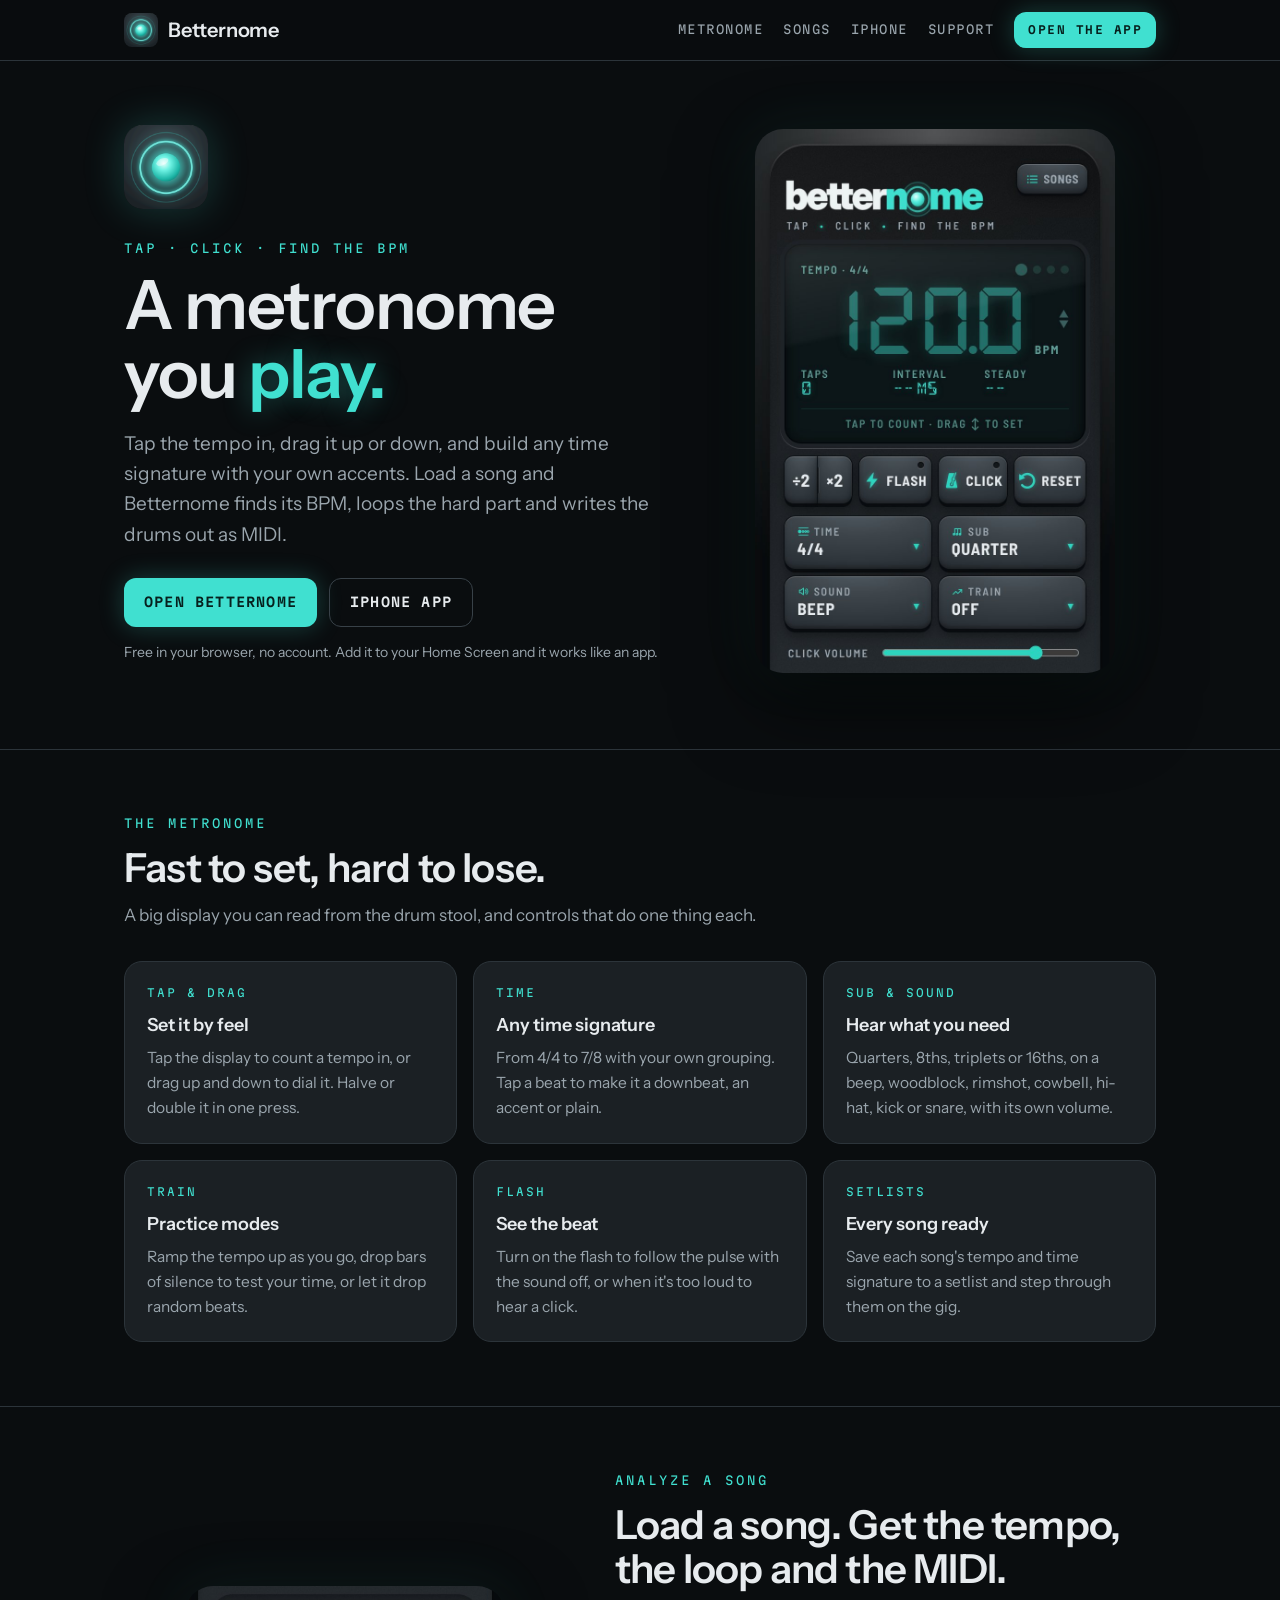
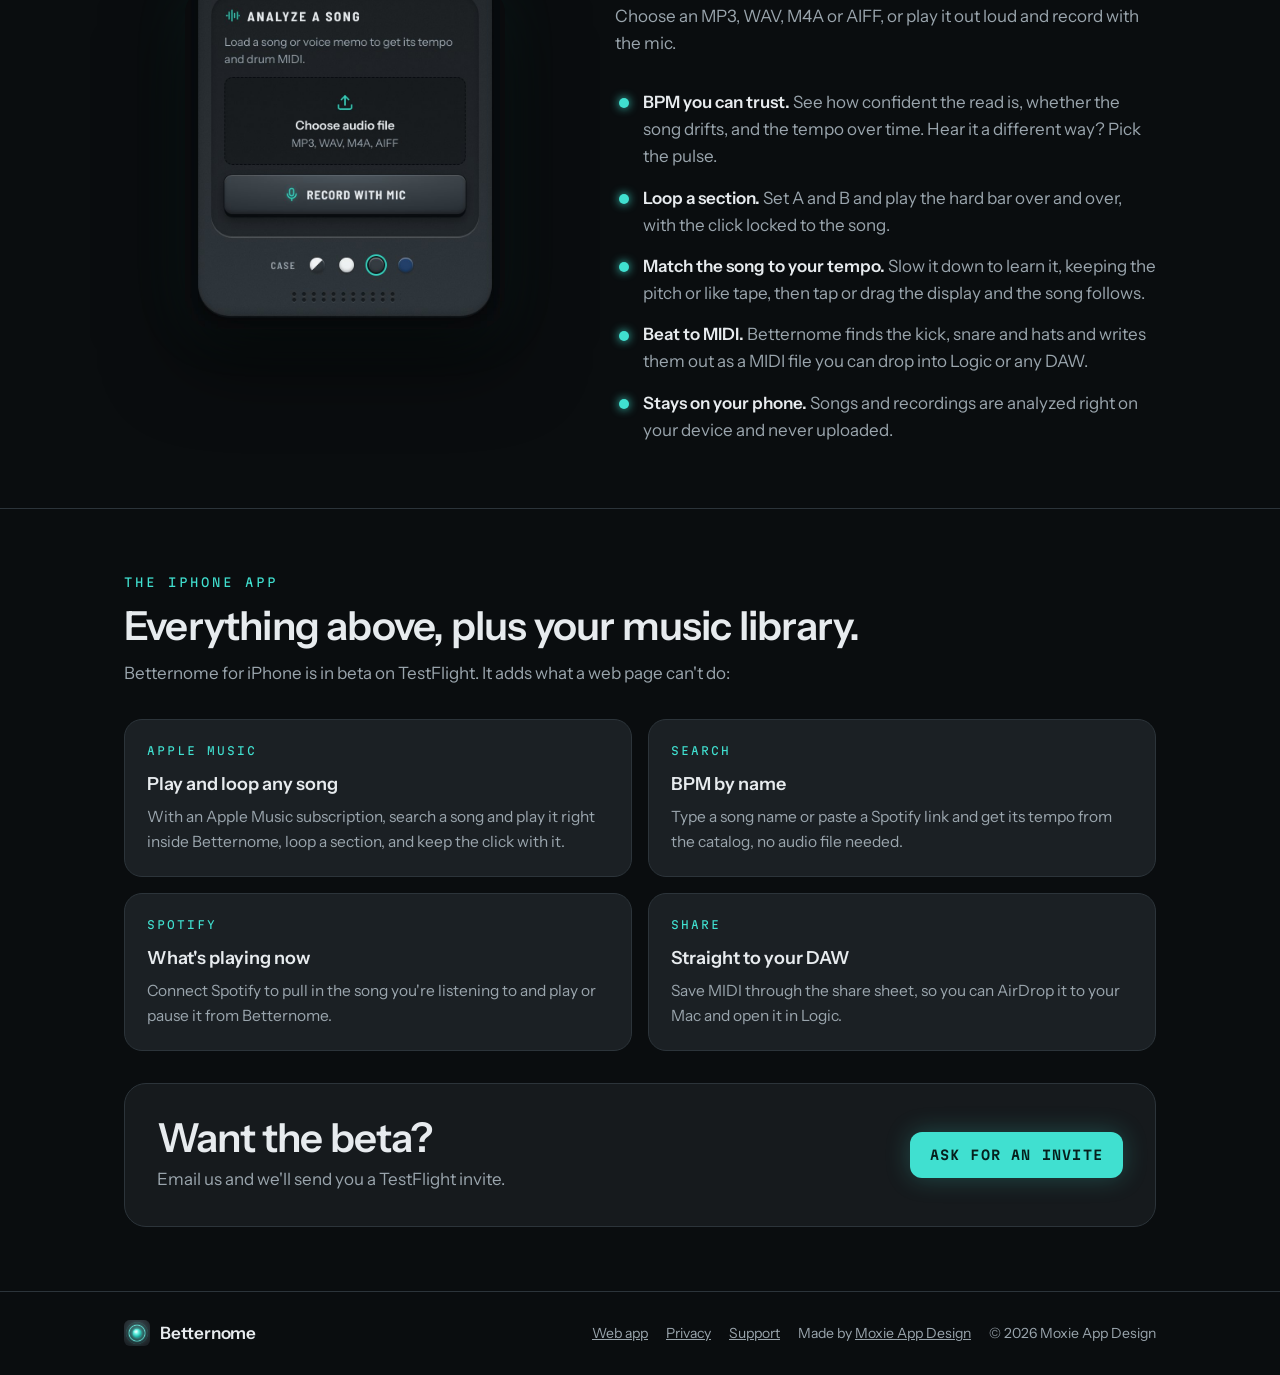
==== commit d9512019: "Add Betternome page, privacy and support; move the web app to /betternome/app/ The web app is rebuil" ====
--- a/betternome/index.html
+++ b/betternome/index.html
@@ -2,1584 +2,95 @@
 <html lang="en">
 <head>
 <meta charset="utf-8">
-<meta name="viewport" content="width=device-width,initial-scale=1,viewport-fit=cover">
-<title>Betternome</title>
-<meta name="description" content="Betternome: tap or drag the tempo, a metronome with subdivisions, trainer and setlists, and song tempo, song ID and drum MIDI from Moxie App Design.">
-<meta name="theme-color" content="#050607">
-<meta name="apple-mobile-web-app-capable" content="yes">
-<meta name="mobile-web-app-capable" content="yes">
-<meta name="apple-mobile-web-app-status-bar-style" content="black-translucent">
-<meta name="apple-mobile-web-app-title" content="Betternome">
-<link rel="manifest" href="manifest.webmanifest">
-<link rel="apple-touch-icon" href="apple-touch-icon.png">
-<link rel="icon" type="image/png" sizes="192x192" href="icon-192.png">
-<link rel="stylesheet" href="https://fonts.googleapis.com/css2?family=Martian+Mono:wght@400;600;800&amp;family=Instrument+Sans:wght@400;600&amp;display=swap">
-<style>:root{color-scheme:light;box-sizing:border-box;padding-top:env(safe-area-inset-top,0px);padding-bottom:env(safe-area-inset-bottom,0px)}html{scroll-padding-top:env(safe-area-inset-top,0px)}body{margin:0;padding:0;font:14px -apple-system,BlinkMacSystemFont,sans-serif;background:#050607;color:#000}img{max-width:100%}[hidden]:not([hidden=until-found i]){display:none!important}</style>
+<meta name="viewport" content="width=device-width, initial-scale=1">
+<title>Betternome: tap, click, find the BPM</title>
+<meta name="description" content="A metronome you play like an instrument. Tap or drag the tempo, build any time signature, and load a song to find its BPM, loop a section and turn the drums into MIDI.">
+<meta property="og:title" content="Betternome: tap, click, find the BPM">
+<meta property="og:description" content="Tap or drag the tempo, build any time signature, and load a song to find its BPM, loop a section and turn the drums into MIDI.">
+<meta property="og:image" content="https://moxieappdesign.com/betternome/icon.png">
+<meta name="theme-color" content="#0a0d0f">
+<link rel="icon" type="image/png" href="favicon.png">
+<link rel="apple-touch-icon" href="icon-180.png">
+<link rel="preconnect" href="https://fonts.googleapis.com">
+<link rel="preconnect" href="https://fonts.gstatic.com" crossorigin>
+<link href="https://fonts.googleapis.com/css2?family=Martian+Mono:wght@400;600&amp;family=Instrument+Sans:wght@400;600&amp;display=swap" rel="stylesheet">
+<link rel="stylesheet" href="style.css?v=1">
 </head>
 <body>
-<style>
-/* Barlow Semi Condensed by The Barlow Project Authors, SIL Open Font License 1.1 */
-@font-face{font-family:"BSC";font-weight:600;src:url([data-uri]) format("woff2");font-display:swap}
-@font-face{font-family:"BSC";font-weight:700;src:url([data-uri]) format("woff2");font-display:swap}
-/* DSEG7/DSEG14 Classic by keshikan, SIL Open Font License 1.1 */
-@font-face{font-family:"DSEG7";src:url([data-uri]) format("woff2");font-display:block}
-@font-face{font-family:"DSEG14";src:url([data-uri]) format("woff2");font-display:block}
-/* Layout: hardware unit — LED readout, big rubber tap pad, utility key strips; song analyzer panel below. */
-:root{
-  --bg:#dfe3e6; --panel:#eef0f2; --ink:#1d2328; --muted:#5f6a73; --line:#c3c9ce;
-  --led:#0f766e; --onled:#ffffff; --ledbg:#0c1517; --ledtext:#40e0d0; --pad:#2b3339; --padtext:#e9edf0; --flash:#40e0d0; --digit:#0f766e;
-  --f-seg:"DSEG7", "Martian Mono", ui-monospace, monospace; --f-seg14:"DSEG14", "Martian Mono", ui-monospace, monospace;
-  --f-display:"Martian Mono", ui-monospace, Menlo, monospace;
-  --f-body:"Instrument Sans", system-ui, -apple-system, sans-serif;
-}
-@media (prefers-color-scheme: dark){:root:not([data-theme="light"]){
-  --bg:#13171a; --panel:#1b2024; --ink:#e7ebee; --muted:#93a0aa; --line:#2c343a;
-  --led:#2dd4bf; --onled:#08201d; --ledbg:#071012; --ledtext:#40e0d0; --pad:#2a3238; --padtext:#e9edf0; --flash:#40e0d0; --digit:#40e0d0; color-scheme:dark}}
-:root[data-theme="dark"]{
-  --bg:#13171a; --panel:#1b2024; --ink:#e7ebee; --muted:#93a0aa; --line:#2c343a;
-  --led:#2dd4bf; --onled:#08201d; --ledbg:#071012; --ledtext:#40e0d0; --pad:#2a3238; --padtext:#e9edf0; --flash:#40e0d0; --digit:#40e0d0; color-scheme:dark}
-html,body{min-height:100%}
-body{background:var(--bg);color:var(--ink);font-family:var(--f-body);
-  padding-left:max(16px,env(safe-area-inset-left,0px));padding-right:max(16px,env(safe-area-inset-right,0px));padding-block:16px;
-  box-sizing:border-box;-webkit-user-select:none;user-select:none;-webkit-tap-highlight-color:transparent}
-.unit{max-width:460px;margin:0 auto;display:flex;flex-direction:column;gap:14px}
-.readout{background:var(--ledbg);border-radius:10px;padding:18px 18px 14px;display:grid;gap:6px;
-  box-shadow:inset 0 2px 10px rgba(0,0,0,.5)}
-.row{display:flex;justify-content:space-between;align-items:center;gap:8px}
-.lab{font-family:var(--f-display);font-size:11px;letter-spacing:.14em;text-transform:uppercase;color:#5f9e98}
-.bpm{font-family:var(--f-seg);font-weight:400;font-size:clamp(52px,18vw,92px);line-height:1.1;color:var(--ledtext);padding-block:4px;
-  font-variant-numeric:tabular-nums;text-shadow:0 0 16px rgba(64,224,208,.45)}
-.bpm small{font-family:var(--f-display);font-size:13px;font-weight:600;margin-left:10px;color:#5f9e98;text-shadow:none;letter-spacing:.1em}
-.stats{display:grid;grid-template-columns:repeat(3,1fr);gap:8px;font-family:var(--f-display);font-variant-numeric:tabular-nums}
-.stats div{display:grid;gap:2px;min-width:0}.stats b{font-family:var(--f-seg14);color:var(--ledtext);font-size:14px;font-weight:400;white-space:nowrap;text-shadow:0 0 8px rgba(64,224,208,.35)}
-.beats{display:flex;flex-wrap:wrap;justify-content:flex-end;gap:6px;align-items:center}
-.dot{width:9px;height:9px;border-radius:50%;background:#16302e;transition:background .05s}
-.dot.down{width:13px;height:13px;background:#245450}
-.dot.sec{width:11px;height:11px;background:#1d413e}
-.dot.on{background:var(--flash);box-shadow:0 0 10px var(--flash)}
-.padwrap{position:relative}
-.pad{width:100%;min-height:250px;padding:64px 70px;border:0;border-radius:18px;background:var(--pad);color:var(--padtext);
-  font-family:var(--f-display);font-size:20px;font-weight:600;letter-spacing:.2em;text-transform:uppercase;cursor:pointer;
-  box-shadow:0 6px 0 #11161a, 0 10px 24px rgba(0,0,0,.25);transition:transform .04s, box-shadow .04s;touch-action:manipulation}
-.pad.hit{transform:translateY(4px);box-shadow:0 2px 0 #11161a, 0 4px 12px rgba(0,0,0,.25);background:#36404a}
-.pad span{display:block;max-width:220px;margin-inline:auto;line-height:1.4;font-family:var(--f-body);font-size:13px;letter-spacing:0;text-transform:none;font-weight:400;color:#9aa6b0;margin-top:8px}
-.keys{display:grid;grid-template-columns:repeat(4,1fr);gap:8px}
-.keys button,.btn{font-family:var(--f-display);font-size:13px;font-weight:600;padding:14px 4px;border-radius:10px;border:1px solid var(--line);
-  background:var(--panel);color:var(--ink);cursor:pointer;touch-action:manipulation;font-variant-numeric:tabular-nums}
-.btn:active{background:var(--line)}
-.keys button[aria-pressed="true"],.btn.primary{background:var(--led);border-color:var(--led);color:var(--onled)}
-.grp{display:grid;gap:6px}
-.cap{font-family:var(--f-display);font-size:11px;letter-spacing:.14em;text-transform:uppercase;color:var(--muted)}
-.chips{display:grid;grid-template-columns:repeat(3,1fr);gap:6px}
-.chips.meters{grid-template-columns:repeat(auto-fill,minmax(52px,1fr));gap:4px}
-.chips button small{display:block;font-family:var(--f-body);font-size:10px;font-weight:600;opacity:.8;margin-top:1px}
-.chips .add{border-style:dashed;color:var(--ink)}
-.custrow{display:flex;gap:8px;align-items:center;font-size:13px;color:var(--muted)}
-.link{background:none;border:0;color:var(--led);font:inherit;font-weight:600;cursor:pointer;padding:4px;text-decoration:underline;text-underline-offset:3px}
-.editor{background:var(--panel);border:1px solid var(--line);border-radius:12px;padding:14px;display:grid;gap:12px}
-.edrow{display:flex;justify-content:space-between;align-items:center;gap:12px;flex-wrap:wrap}
-.stepper{display:flex;align-items:center;gap:6px}
-.stepper button{width:40px;height:40px;border-radius:10px;border:1px solid var(--line);background:var(--bg);color:var(--ink);font-size:18px;cursor:pointer;touch-action:manipulation}
-.stepper output{font-family:var(--f-seg);font-size:22px;min-width:2.4em;text-align:center;color:var(--digit)}
-.chips.den{grid-template-columns:repeat(4,44px)}
-#grouping{font-family:var(--f-display);font-size:15px;padding:9px 10px;border-radius:10px;border:1px solid var(--line);background:var(--bg);color:var(--ink);width:9em;-webkit-user-select:text;user-select:text}
-#grouping:focus-visible{outline:3px solid var(--led);outline-offset:2px}
-.edots{display:flex;flex-wrap:wrap;gap:8px}
-.ebeat{display:grid;gap:5px;justify-items:center}
-.esnd{width:34px;height:26px;border-radius:7px;border:1px dashed var(--keyEdge);background:transparent;color:var(--muted);font-family:var(--f-display);font-weight:700;font-size:13px;cursor:pointer;touch-action:manipulation}
-.esnd.set{border:0;color:var(--ledtext);background:var(--ledbg);box-shadow:inset 0 1px 3px rgba(0,0,0,.6);text-shadow:0 0 6px rgba(64,224,208,.6)}
-.edots button{width:34px;height:34px;border-radius:50%;border:1.5px solid var(--line);background:transparent;color:var(--muted);font-family:var(--f-display);font-size:12px;cursor:pointer;touch-action:manipulation}
-.edots button.l1{background:color-mix(in srgb,var(--led) 40%,transparent);border-color:var(--led);color:var(--ink)}
-.edots button.l2{background:var(--led);border-color:var(--led);color:var(--onled)}
-.edmsg{margin:0;font-size:13px;color:var(--muted)}
-.chips button{font-family:var(--f-body);font-size:13px;font-weight:600;padding:9px 2px;border-radius:999px;border:1px solid var(--line);
-  background:transparent;color:var(--muted);cursor:pointer;touch-action:manipulation;font-variant-numeric:tabular-nums}
-.chips.meters button{font-family:var(--f-display);font-size:12px}
-.chips button[aria-checked="true"]{background:var(--ink);border-color:var(--ink);color:var(--bg)}
-button:focus-visible,.file:focus-within{outline:3px solid var(--led);outline-offset:3px}
-.ic{width:20px;height:20px;flex-shrink:0}
-[hidden]{display:none!important}
-.brand{display:flex;flex-direction:column;align-items:flex-start;gap:2px;padding-top:4px}
-.wmh{margin:0;line-height:0}
-.wm{height:58px;width:auto;display:block;margin-left:-14px}
-.wm-d{display:none}
-@media (prefers-color-scheme: dark){:root:not([data-theme="light"]) .wm-l{display:none}:root:not([data-theme="light"]) .wm-d{display:block}}
-:root[data-theme="dark"] .wm-l{display:none}:root[data-theme="dark"] .wm-d{display:block}
-.brand span{display:block;font-size:13px;color:var(--muted)}
-.keys button .ic,.btn .ic,.cap .ic{color:var(--led)}
-.keys button[aria-pressed="true"] .ic,.btn.primary .ic{color:inherit}
-.keys button,.btn{display:inline-flex;align-items:center;justify-content:center;gap:6px}
-.cap{display:inline-flex;align-items:center;gap:7px}.cap .ic{width:17px;height:17px}
-.analyze h2{display:flex;align-items:center;gap:8px}.analyze h2 .ic{width:20px;height:20px;color:var(--led)}
-.pad .ic{display:block;width:56px;height:56px;filter:drop-shadow(0 0 10px rgba(64,224,208,.5));margin:0 auto 10px;stroke-width:1.5;color:var(--ledtext)}
-.file .ic{display:block;margin:0 auto 6px;width:24px;height:24px;color:var(--led)}
-.nudge button{position:absolute;width:60px;height:46px;border-radius:12px;border:1px solid rgba(64,224,208,.22);
-  background:rgba(7,16,18,.55);color:var(--ledtext);font-family:var(--f-display);font-size:14px;font-weight:600;cursor:pointer;
-  touch-action:manipulation;font-variant-numeric:tabular-nums;-webkit-backdrop-filter:blur(4px);backdrop-filter:blur(4px)}
-.nudge button:active{background:rgba(64,224,208,.25)}
-.nudge .tl{top:10px;left:10px}.nudge .tr{top:10px;right:10px}.nudge .bl{bottom:16px;left:10px}.nudge .br{bottom:16px;right:10px}
-.pad.hit~.nudge button{transform:translateY(4px)}
-.hint{font-size:13px;color:var(--muted);text-align:center;margin:0;line-height:1.45}
+<header><div class="wrap"><nav aria-label="Main">
+<a class="brand" href="#top"><img src="icon-180.png" alt="" width="34" height="34">Betternome</a>
+<div class="nav-links">
+<a href="#metronome">Metronome</a>
+<a href="#songs">Songs</a>
+<a href="#iphone">iPhone</a>
+<a href="support.html">Support</a>
+<a class="btn" href="app/">Open the app</a>
+</div>
+</nav></div></header>
 
-.analyze{background:var(--panel);border:1px solid var(--line);border-radius:14px;padding:16px;display:grid;gap:12px;margin-top:6px}
-.analyze h2{font-family:var(--f-display);font-size:13px;letter-spacing:.12em;text-transform:uppercase;margin:0;font-weight:600}
-.analyze p{margin:0;font-size:14px;color:var(--muted);line-height:1.45}
-.file{position:relative;display:block;border:1.5px dashed var(--line);border-radius:10px;padding:18px 12px;text-align:center;cursor:pointer;font-weight:600;font-size:15px}
-.file small{display:block;font-weight:400;color:var(--muted);font-size:13px;margin-top:4px}
-.file input{position:absolute;inset:0;opacity:0;cursor:pointer;width:100%}
-.file.drag{border-color:var(--led);background:var(--bg)}
-.res{display:grid;gap:12px}
-.resname{font-size:13px;color:var(--muted);overflow:hidden;text-overflow:ellipsis;white-space:nowrap}
-.resnum{font-family:var(--f-seg);font-size:44px;font-weight:400;line-height:1.1;color:var(--digit);font-variant-numeric:tabular-nums}
-.resnum small{font-family:var(--f-display);font-size:13px;font-weight:600;color:var(--muted);margin-left:10px}
-.meta{display:grid;grid-template-columns:repeat(3,1fr);gap:8px}
-.meta div{display:grid;gap:2px;min-width:0}
-.meta b{font-family:var(--f-display);font-size:14px;font-weight:600;font-variant-numeric:tabular-nums}
-canvas{display:block;width:100%;height:110px}
-.actions{display:grid;grid-template-columns:1fr 1fr;gap:8px}
-.status{font-size:14px;color:var(--ink);min-height:0}
-.midi{border-top:1px solid var(--line);padding-top:14px;display:grid;gap:12px}
-.midi .cap{font-size:12px}
-.mrow{display:flex;align-items:center;gap:12px;flex-wrap:wrap;justify-content:space-between}
-.chips.quant{grid-template-columns:repeat(4,1fr);flex:1;min-width:220px}
-#roll{display:block;width:100%;height:150px;border-radius:10px;background:var(--ledbg);cursor:pointer;touch-action:manipulation}
-#sens{flex:1;min-width:140px;accent-color:var(--led)}
-.kitlist{display:grid;gap:6px}
-.krow{display:grid;grid-template-columns:40px minmax(0,1fr) auto;gap:10px;align-items:center;background:var(--bg);border:1px solid var(--line);border-radius:10px;padding:6px 10px 6px 6px}
-.krow .aud{width:40px;height:36px;border-radius:8px;border:0;background:var(--ledbg);color:var(--ledtext);cursor:pointer;display:grid;place-items:center}
-.krow .aud .ic{width:16px;height:16px}
-.krow select{font-family:var(--f-body);font-size:15px;font-weight:600;color:var(--ink);background:transparent;border:0;padding:6px 2px;min-width:0}
-.krow select:focus-visible{outline:3px solid var(--led);outline-offset:2px}
-.krow .kn{font-family:var(--f-display);font-size:12px;color:var(--muted);font-variant-numeric:tabular-nums;white-space:nowrap}
-.rollnav{display:flex;gap:6px}.rollnav button{width:38px;height:32px;border-radius:8px;border:1px solid var(--line);background:var(--bg);color:var(--ink);font-size:18px;cursor:pointer}
-.matchbox{display:grid;gap:8px;padding:12px;border:1px solid var(--line);border-radius:12px;background:var(--bg)}
-.chips.smode{grid-template-columns:1fr 1fr}
-.mixrow{display:flex;align-items:center;gap:8px;font-size:14px;color:var(--ink)}.mixrow input{accent-color:var(--led);width:18px;height:18px}
-.counts{display:grid;grid-template-columns:repeat(3,1fr);gap:8px}
-.counts div{display:grid;gap:2px}.counts b{font-family:var(--f-seg);font-weight:400;font-size:22px;color:var(--digit)}
+<main>
+<section id="top" class="wrap hero">
+<div class="copy">
+<img class="icon" src="icon.png" alt="Betternome app icon" width="84" height="84">
+<div class="kicker">Tap · Click · Find the BPM</div>
+<h1>A metronome you <span class="hl">play.</span></h1>
+<p class="lead">Tap the tempo in, drag it up or down, and build any time signature with your own accents. Load a song and Betternome finds its BPM, loops the hard part and writes the drums out as MIDI.</p>
+<div class="cta"><a class="btn" href="app/">Open Betternome</a><a class="btn ghost" href="#iphone">iPhone app</a></div>
+<p class="note">Free in your browser, no account. Add it to your Home Screen and it works like an app.</p>
+</div>
+<div class="phone"><img src="shots/tap.jpg" alt="Betternome showing 120 BPM in 4/4 with tap, flash, click and reset buttons" width="780" height="1180"></div>
+</section>
 
-/* ---------- Molded plastic case ---------- */
-:root{--sh0:#f7f8f9;--sheen:rgba(255,255,255,.34);--sh1:#f7f8f9;--sh2:#dce1e4;--shEdge:#b0b8bd;--key1:#ffffff;--key2:#e2e6e9;--keyEdge:#aab2b7;--keyText:#1d2328;--gloss:rgba(255,255,255,.9);--tray:rgba(30,40,48,.06);--hole:rgba(20,28,34,.38);--desk:#c4cacf;--bg:#e9ecee;--panel:#f1f3f4;--ink:#1d2328;--muted:#56616a;--line:#c3c9ce;--led:#0f766e;--onled:#ffffff;--digit:#0f766e;color-scheme:light}
-@media (prefers-color-scheme: dark){:root:not([data-theme="light"]){--sh0:#050607;--sheen:rgba(255,255,255,.06);--sh1:#14181b;--sh2:#2b3237;--shEdge:#0f1315;--key1:#59636a;--key2:#262c31;--keyEdge:#0a0d0f;--keyText:#e7ebee;--gloss:rgba(255,255,255,.16);--tray:rgba(0,0,0,.22);--hole:rgba(0,0,0,.6);--desk:#0a0d0f;--bg:#1b2024;--panel:#232a2f;--ink:#e7ebee;--muted:#9aa6b0;--line:#384148;--led:#2dd4bf;--onled:#08201d;--digit:#40e0d0;color-scheme:dark}}
-:root[data-theme="dark"]{--sh0:#050607;--sheen:rgba(255,255,255,.06);--sh1:#14181b;--sh2:#2b3237;--shEdge:#0f1315;--key1:#59636a;--key2:#262c31;--keyEdge:#0a0d0f;--keyText:#e7ebee;--gloss:rgba(255,255,255,.16);--tray:rgba(0,0,0,.22);--hole:rgba(0,0,0,.6);--desk:#0a0d0f;--bg:#1b2024;--panel:#232a2f;--ink:#e7ebee;--muted:#9aa6b0;--line:#384148;--led:#2dd4bf;--onled:#08201d;--digit:#40e0d0;color-scheme:dark}
-:root[data-shell="arctic"]{--sh0:#f7f8f9;--sheen:rgba(255,255,255,.34);--sh1:#f7f8f9;--sh2:#dce1e4;--shEdge:#b0b8bd;--key1:#ffffff;--key2:#e2e6e9;--keyEdge:#aab2b7;--keyText:#1d2328;--gloss:rgba(255,255,255,.9);--tray:rgba(30,40,48,.06);--hole:rgba(20,28,34,.38);--desk:#c4cacf;--bg:#e9ecee;--panel:#f1f3f4;--ink:#1d2328;--muted:#56616a;--line:#c3c9ce;--led:#0f766e;--onled:#ffffff;--digit:#0f766e;color-scheme:light}
-:root[data-shell="graphite"]{--sh0:#050607;--sheen:rgba(255,255,255,.06);--sh1:#14181b;--sh2:#2b3237;--shEdge:#0f1315;--key1:#59636a;--key2:#262c31;--keyEdge:#0a0d0f;--keyText:#e7ebee;--gloss:rgba(255,255,255,.16);--tray:rgba(0,0,0,.22);--hole:rgba(0,0,0,.6);--desk:#0a0d0f;--bg:#1b2024;--panel:#232a2f;--ink:#e7ebee;--muted:#9aa6b0;--line:#384148;--led:#2dd4bf;--onled:#08201d;--digit:#40e0d0;color-scheme:dark}
-:root[data-shell="navy"]{--sh0:#03070d;--sheen:rgba(255,255,255,.06);--sh1:#0d1a2c;--sh2:#1d3658;--shEdge:#0b1828;--key1:#406590;--key2:#182c46;--keyEdge:#0c1a2c;--keyText:#e8f0f7;--gloss:rgba(255,255,255,.2);--tray:rgba(0,0,0,.24);--hole:rgba(0,0,0,.55);--desk:#08111c;--bg:#13233a;--panel:#1a2e4a;--ink:#e8f0f7;--muted:#a3b6ca;--line:#2b4566;--led:#2dd4bf;--onled:#08201d;--digit:#40e0d0;color-scheme:dark}
-body{background:radial-gradient(120% 80% at 50% 0%,color-mix(in srgb,var(--desk) 70%,#fff 30%) 0%,var(--desk) 70%)}
-.unit{position:relative;padding:20px 16px 16px;border-radius:38px;background:linear-gradient(180deg,var(--sh0) 0%,var(--sh1) 16%,var(--sh2) 100%);
-  box-shadow:inset 0 2px 0 var(--gloss),inset 0 -4px 8px rgba(0,0,0,.18),inset 0 0 0 1px rgba(0,0,0,.06),0 2px 0 var(--shEdge),0 22px 44px rgba(0,0,0,.32),0 4px 10px rgba(0,0,0,.18)}
-.unit::before{content:"";position:absolute;inset:0;border-radius:inherit;pointer-events:none;
-  background:linear-gradient(162deg,var(--sheen) 0%,rgba(255,255,255,0) 24%),
-  url("data:image/svg+xml,%3Csvg xmlns='http://www.w3.org/2000/svg' width='140' height='140'%3E%3Cfilter id='n'%3E%3CfeTurbulence type='fractalNoise' baseFrequency='.9' numOctaves='2' stitchTiles='stitch'/%3E%3CfeColorMatrix values='0 0 0 0 .5 0 0 0 0 .5 0 0 0 0 .5 0 0 0 .07 0'/%3E%3C/filter%3E%3Crect width='140' height='140' filter='url(%23n)'/%3E%3C/svg%3E")}
-.unit>*{position:relative}
-.brand{padding:2px 4px 0}
-.foot{display:flex;align-items:center;justify-content:center;gap:10px;margin-top:4px}
-.shells{display:flex;gap:4px}
-.shells button{width:32px;height:32px;border:0;background:none;padding:0;cursor:pointer;display:grid;place-items:center;border-radius:50%}
-.shells button span{width:18px;height:18px;border-radius:50%;box-shadow:inset 0 1px 1px rgba(255,255,255,.55),inset 0 -2px 3px rgba(0,0,0,.25),0 1px 2px rgba(0,0,0,.3)}
-.shells button[aria-checked="true"] span{box-shadow:inset 0 1px 1px rgba(255,255,255,.55),inset 0 -2px 3px rgba(0,0,0,.25),0 0 0 2px var(--sh1),0 0 0 4px var(--led)}
-.sw-auto{background:linear-gradient(135deg,#f1f3f4 50%,#30373c 50%)}.sw-arctic{background:#eef1f2}.sw-graphite{background:#353d42}.sw-navy{background:#22406a}
-:root[data-shell="arctic"] .wm-l{display:block!important}:root[data-shell="arctic"] .wm-d{display:none!important}
-:root[data-shell="graphite"] .wm-l,:root[data-shell="navy"] .wm-l{display:none!important}:root[data-shell="graphite"] .wm-d,:root[data-shell="navy"] .wm-d{display:block!important}
-/* LCD window: recessed glass in a bezel */
-.readout{position:relative;overflow:hidden;border-radius:18px;padding:18px 18px 14px;
-  box-shadow:inset 0 3px 14px rgba(0,0,0,.75),inset 0 0 0 1px rgba(0,0,0,.6),0 0 0 5px color-mix(in srgb,var(--sh2) 70%,#000 30%),0 1px 0 5px var(--gloss)}
-.readout::after{content:"";position:absolute;inset:0;pointer-events:none;background:linear-gradient(168deg,rgba(255,255,255,.11) 0%,rgba(255,255,255,.03) 38%,rgba(255,255,255,0) 40%)}
-/* the big rubber pad */
-.pad{border-radius:28px;background:radial-gradient(130% 95% at 50% 0%,#4b565e 0%,#2c343a 55%,#1f2529 100%);
-  box-shadow:inset 0 2px 0 rgba(255,255,255,.2),inset 0 -5px 12px rgba(0,0,0,.38),0 0 0 1px rgba(0,0,0,.35),0 8px 0 #12171a,0 14px 24px rgba(0,0,0,.38);transition:transform .05s,box-shadow .05s}
-.pad.hit{transform:translateY(6px);background:radial-gradient(130% 95% at 50% 0%,#414b52 0%,#2a3137 60%,#1f2529 100%);
-  box-shadow:inset 0 4px 12px rgba(0,0,0,.55),0 0 0 1px rgba(0,0,0,.35),0 2px 0 #12171a,0 4px 10px rgba(0,0,0,.3)}
-.pad.hit~.nudge button{transform:translateY(6px)}
-.nudge button{border:0;-webkit-backdrop-filter:none;backdrop-filter:none;background:linear-gradient(180deg,#434d54,#283035);color:var(--ledtext);
-  box-shadow:inset 0 1px 0 rgba(255,255,255,.18),0 0 0 1px rgba(0,0,0,.45),0 3px 0 #11161a,0 4px 6px rgba(0,0,0,.35)}
-.nudge button:active{transform:translateY(2px);background:linear-gradient(180deg,#3a434a,#252c31);box-shadow:inset 0 2px 4px rgba(0,0,0,.4),0 0 0 1px rgba(0,0,0,.45),0 1px 0 #11161a}
-/* molded keycaps */
-.keys button,.btn,.chips button,.stepper button,.rollnav button{border:0;color:var(--keyText);background:linear-gradient(180deg,var(--key1),var(--key2));
-  box-shadow:inset 0 1px 0 var(--gloss),inset 0 -1px 2px rgba(0,0,0,.12),0 0 0 1px rgba(0,0,0,.08),0 3px 0 var(--keyEdge),0 5px 8px rgba(0,0,0,.16);transition:transform .05s,box-shadow .05s}
-.keys button:active,.btn:active,.chips button:active,.stepper button:active,.rollnav button:active{transform:translateY(2px);background:linear-gradient(180deg,var(--key2),var(--key1));
-  box-shadow:inset 0 1px 3px rgba(0,0,0,.18),0 0 0 1px rgba(0,0,0,.08),0 1px 0 var(--keyEdge),0 2px 3px rgba(0,0,0,.14)}
-.keys button[aria-pressed="true"],.btn.primary,.chips button[aria-checked="true"]{color:#062421;background:linear-gradient(180deg,#7cf5e8 0%,#2fd2c1 55%,#1aa799 100%);
-  box-shadow:inset 0 1px 0 rgba(255,255,255,.75),inset 0 -2px 4px rgba(0,0,0,.15),0 0 0 1px rgba(8,80,72,.35),0 3px 0 #0d7a70,0 0 16px rgba(64,224,208,.45)}
-.keys button[aria-pressed="true"] .ic,.btn.primary .ic{color:#062421}
-.chips .add{background:transparent;box-shadow:none;border:1.5px dashed var(--keyEdge)}
-.rollnav button:disabled{opacity:.45;transform:none}
-/* recessed trays */
-.analyze{border:0;border-radius:26px;background:var(--tray);box-shadow:inset 0 2px 6px rgba(0,0,0,.2),inset 0 -1px 0 var(--gloss),0 1px 0 var(--gloss)}
-.editor,.matchbox,.krow{border:0;background:var(--tray);box-shadow:inset 0 1px 4px rgba(0,0,0,.18),0 1px 0 var(--gloss)}
-.krow .aud{box-shadow:inset 0 2px 4px rgba(0,0,0,.6),0 1px 0 var(--gloss)}
-.file{background:var(--tray);border-color:var(--keyEdge)}
-#roll,canvas#chart{border-radius:12px}
-#roll{box-shadow:inset 0 2px 8px rgba(0,0,0,.7),0 1px 0 var(--gloss)}
-#grouping{background:var(--tray);border:0;box-shadow:inset 0 1px 4px rgba(0,0,0,.2)}
-.grille{height:14px;width:136px;margin:2px auto 0;background:radial-gradient(circle,var(--hole) 0 2.1px,transparent 2.6px) 0 0/12px 7px;
-  filter:drop-shadow(0 1px 0 var(--gloss))}
-/* ---------- keycaps v2: domed caps with LED indicators ---------- */
-.keys button,.btn,.chips button,.stepper button,.rollnav button{position:relative;
-  background:radial-gradient(120% 150% at 50% -30%,var(--key1) 0%,color-mix(in srgb,var(--key1) 45%,var(--key2)) 45%,var(--key2) 100%);
-  box-shadow:inset 0 1px 0 var(--gloss),inset 0 -3px 4px rgba(0,0,0,.28),0 0 0 1px color-mix(in srgb,var(--keyEdge) 80%,transparent),0 4px 0 var(--keyEdge),0 7px 12px rgba(0,0,0,.4)}
-.keys button:active,.btn:active,.chips button:active,.stepper button:active,.rollnav button:active{transform:translateY(3px);
-  background:radial-gradient(120% 150% at 50% -30%,color-mix(in srgb,var(--key1) 70%,var(--key2)) 0%,var(--key2) 100%);
-  box-shadow:inset 0 2px 5px rgba(0,0,0,.4),0 0 0 1px color-mix(in srgb,var(--keyEdge) 80%,transparent),0 1px 0 var(--keyEdge),0 2px 4px rgba(0,0,0,.3)}
-.chips button{padding-top:15px;padding-bottom:9px}
-.chips button::after,.keys #click::after{content:"";position:absolute;top:5px;left:50%;width:14px;height:3px;margin-left:-7px;border-radius:2px;
-  background:color-mix(in srgb,var(--key2) 55%,#000);box-shadow:inset 0 1px 1px rgba(0,0,0,.6),0 1px 0 var(--gloss)}
-.keys #click::after{top:6px;left:auto;right:8px;margin:0;width:7px;height:7px;border-radius:50%}
-.keys #click[aria-pressed="true"]::after{background:#5ff3e3;box-shadow:0 0 4px #40e0d0,0 0 10px rgba(64,224,208,.9),0 0 18px rgba(64,224,208,.5)}
-.chips .add::after{display:none}
-.chips button[aria-checked="true"],.keys button[aria-pressed="true"]{color:#7ff3e7;text-shadow:0 0 8px rgba(64,224,208,.65);
-  background:radial-gradient(120% 150% at 50% -30%,color-mix(in srgb,var(--key1) 80%,#1d8f85) 0%,color-mix(in srgb,var(--key2) 85%,#0a3a35) 100%);
-  box-shadow:inset 0 1px 0 rgba(160,255,245,.35),inset 0 -3px 4px rgba(0,0,0,.3),inset 0 0 14px rgba(64,224,208,.18),0 0 0 1px rgba(64,224,208,.45),0 4px 0 var(--keyEdge),0 7px 14px rgba(0,0,0,.4),0 0 18px rgba(64,224,208,.22)}
-.chips button[aria-checked="true"]::after,.keys button[aria-pressed="true"]::after{background:#5ff3e3;box-shadow:0 0 4px #40e0d0,0 0 10px rgba(64,224,208,.9),0 0 18px rgba(64,224,208,.5)}
-.keys button[aria-pressed="true"] .ic{color:#7ff3e7;filter:drop-shadow(0 0 4px rgba(64,224,208,.7))}
-.keys button .ic,.btn .ic{filter:drop-shadow(0 0 3px rgba(64,224,208,.35))}
-.btn.primary{color:#04221f;text-shadow:0 1px 0 rgba(255,255,255,.35);
-  background:radial-gradient(120% 160% at 50% -40%,#c9fff9 0%,#5ff0df 30%,#22c2b2 70%,#138c81 100%);
-  box-shadow:inset 0 1px 0 rgba(255,255,255,.85),inset 0 -3px 6px rgba(0,60,55,.35),0 0 0 1px rgba(6,70,64,.6),0 4px 0 #0a5c55,0 7px 14px rgba(0,0,0,.4),0 0 22px rgba(64,224,208,.4)}
-.btn.primary .ic{color:#04221f;filter:none}
-.btn.primary:active{background:radial-gradient(120% 160% at 50% -40%,#a8fbf2 0%,#3fe2d0 40%,#169e92 100%);box-shadow:inset 0 2px 6px rgba(0,60,55,.45),0 0 0 1px rgba(6,70,64,.6),0 1px 0 #0a5c55,0 0 16px rgba(64,224,208,.35)}
-:root[data-shell="arctic"] .chips button[aria-checked="true"],:root[data-shell="arctic"] .keys button[aria-pressed="true"]{color:#0b5f58;text-shadow:none}
+<section id="metronome" class="pad"><div class="wrap">
+<div class="label">The metronome</div>
+<h2>Fast to set, hard to lose.</h2>
+<p class="sub">A big display you can read from the drum stool, and controls that do one thing each.</p>
+<div class="grid">
+<div class="card"><div class="tag">Tap &amp; drag</div><h3>Set it by feel</h3><p>Tap the display to count a tempo in, or drag up and down to dial it. Halve or double it in one press.</p></div>
+<div class="card"><div class="tag">Time</div><h3>Any time signature</h3><p>From 4/4 to 7/8 with your own grouping. Tap a beat to make it a downbeat, an accent or plain.</p></div>
+<div class="card"><div class="tag">Sub &amp; sound</div><h3>Hear what you need</h3><p>Quarters, 8ths, triplets or 16ths, on a beep, woodblock, rimshot, cowbell, hi-hat, kick or snare, with its own volume.</p></div>
+<div class="card"><div class="tag">Train</div><h3>Practice modes</h3><p>Ramp the tempo up as you go, drop bars of silence to test your time, or let it drop random beats.</p></div>
+<div class="card"><div class="tag">Flash</div><h3>See the beat</h3><p>Turn on the flash to follow the pulse with the sound off, or when it's too loud to hear a click.</p></div>
+<div class="card"><div class="tag">Setlists</div><h3>Every song ready</h3><p>Save each song's tempo and time signature to a setlist and step through them on the gig.</p></div>
+</div>
+</div></section>
 
-/* selector keys (dropdowns styled as keycaps) */
-.selects{display:grid;grid-template-columns:1fr 1fr;gap:8px}
-.sel{position:relative;display:block;border-radius:12px;cursor:pointer;
-  background:radial-gradient(120% 150% at 50% -30%,var(--key1) 0%,color-mix(in srgb,var(--key1) 45%,var(--key2)) 45%,var(--key2) 100%);
-  box-shadow:inset 0 1px 0 var(--gloss),inset 0 -3px 4px rgba(0,0,0,.28),0 0 0 1px color-mix(in srgb,var(--keyEdge) 80%,transparent),0 4px 0 var(--keyEdge),0 7px 12px rgba(0,0,0,.4);transition:transform .05s}
-.sel:active{transform:translateY(3px)}
-.sel select{-webkit-appearance:none;appearance:none;display:block;width:100%;border:0;margin:0;background:transparent;color:var(--keyText);cursor:pointer;
-  font-family:var(--f-display);font-size:16px;font-weight:600;font-variant-numeric:tabular-nums;padding:25px 32px 11px 14px;border-radius:12px;text-overflow:ellipsis}
-.sel select:focus{outline:none}.sel:focus-within{outline:3px solid var(--led);outline-offset:3px}
-.selcap{position:absolute;top:9px;left:14px;display:flex;align-items:center;gap:5px;pointer-events:none;font-family:var(--f-display);font-size:10px;letter-spacing:.14em;text-transform:uppercase;color:var(--muted)}
-.selcap .ic{width:13px;height:13px;color:var(--led)}
-.chev{position:absolute;right:13px;top:50%;transform:translateY(-35%);pointer-events:none;color:var(--led);font-size:13px;text-shadow:0 0 6px rgba(64,224,208,.5)}
+<section id="songs" class="pad"><div class="wrap split">
+<div class="phone"><img src="shots/analyze.jpg" alt="The Analyze a song card with Choose audio file and Record with mic" width="780" height="836"></div>
+<div>
+<div class="label">Analyze a song</div>
+<h2>Load a song. Get the tempo, the loop and the MIDI.</h2>
+<p class="sub">Choose an MP3, WAV, M4A or AIFF, or play it out loud and record with the mic.</p>
+<ul class="ticks">
+<li><strong>BPM you can trust.</strong> See how confident the read is, whether the song drifts, and the tempo over time. Hear it a different way? Pick the pulse.</li>
+<li><strong>Loop a section.</strong> Set A and B and play the hard bar over and over, with the click locked to the song.</li>
+<li><strong>Match the song to your tempo.</strong> Slow it down to learn it, keeping the pitch or like tape, then tap or drag the display and the song follows.</li>
+<li><strong>Beat to MIDI.</strong> Betternome finds the kick, snare and hats and writes them out as a MIDI file you can drop into Logic or any DAW.</li>
+<li><strong>Stays on your phone.</strong> Songs and recordings are analyzed right on your device and never uploaded.</li>
+</ul>
+</div>
+</div></section>
 
-/* key legends: condensed DIN-style face, like printing on studio hardware */
-:root{--f-display:"BSC","Barlow Semi Condensed","Arial Narrow",system-ui,sans-serif}
-.keys button,.btn,.chips button,.nudge button,.stepper button,.rollnav button,.sel select{font-family:var(--f-display);font-weight:700;text-transform:uppercase;letter-spacing:.07em;font-size:15px}
-.chips.meters button,.chips.den button{font-size:15px;letter-spacing:.04em}
-.nudge button{font-size:17px;letter-spacing:.02em}
-#half,#dbl{font-size:19px;letter-spacing:.02em}
-.sel select{font-size:18px;letter-spacing:.05em;padding-top:24px}
-.selcap,.cap,.lab{font-family:var(--f-display);font-weight:600;font-size:12px;letter-spacing:.14em}
-.pad{font-family:var(--f-display);font-weight:700;font-size:26px;letter-spacing:.32em}
-.analyze h2{font-family:var(--f-display);font-weight:700;font-size:16px;letter-spacing:.14em}
-.bpm small,.resnum small{font-family:var(--f-display);font-weight:700;font-size:15px;letter-spacing:.14em}
-.krow .kn,.meta b{font-family:var(--f-display);font-weight:600;font-size:14px;letter-spacing:.04em}
-.krow select{font-family:var(--f-display);font-weight:700;font-size:16px;letter-spacing:.06em;text-transform:uppercase}
+<section id="iphone" class="pad"><div class="wrap">
+<div class="label">The iPhone app</div>
+<h2>Everything above, plus your music library.</h2>
+<p class="sub">Betternome for iPhone is in beta on TestFlight. It adds what a web page can't do:</p>
+<div class="grid two">
+<div class="card"><div class="tag">Apple Music</div><h3>Play and loop any song</h3><p>With an Apple Music subscription, search a song and play it right inside Betternome, loop a section, and keep the click with it.</p></div>
+<div class="card"><div class="tag">Search</div><h3>BPM by name</h3><p>Type a song name or paste a Spotify link and get its tempo from the catalog, no audio file needed.</p></div>
+<div class="card"><div class="tag">Spotify</div><h3>What's playing now</h3><p>Connect Spotify to pull in the song you're listening to and play or pause it from Betternome.</p></div>
+<div class="card"><div class="tag">Share</div><h3>Straight to your DAW</h3><p>Save MIDI through the share sheet, so you can AirDrop it to your Mac and open it in Logic.</p></div>
+</div>
+<div class="band" style="margin-top:32px">
+<div><h2>Want the beta?</h2><p>Email us and we'll send you a TestFlight invite.</p></div>
+<a class="btn" href="mailto:linesandbars@gmail.com?subject=Betternome%20beta">Ask for an invite</a>
+</div>
+</div></section>
+</main>
 
-/* drag-to-set on the LCD */
-.readout{touch-action:none;cursor:ns-resize}
-#bpmwrap{position:relative;display:flex;align-items:baseline}
-#bpmi,#bpmd{transition:filter .1s,text-shadow .1s;border-radius:6px}
-.readout.drag-i #bpmi,.readout.drag-d #bpmd{filter:brightness(1.35);text-shadow:0 0 22px rgba(64,224,208,.85),0 0 4px rgba(160,255,245,.9)}
-.readout.drag-i #bpmd,.readout.drag-d #bpmi{opacity:.45}
-.dragtip{position:absolute;right:0;top:50%;transform:translateY(-62%);font-family:var(--f-display);font-size:11px;line-height:1.05;color:#5f9e98;opacity:.55;text-align:center;text-shadow:none}
-.readout.drag-i .dragtip,.readout.drag-d .dragtip{color:var(--ledtext);opacity:1;text-shadow:0 0 6px rgba(64,224,208,.8)}
-
-/* the LCD is the tap surface */
-.readout{padding:20px 18px 14px;transition:box-shadow .08s}
-.readout{grid-template-columns:minmax(0,1fr)}
-.readout>*{min-width:0}
-.readout .bpm{font-size:clamp(54px,18.5vw,100px);justify-content:center}
-.readout .bpm small{font-size:13px;margin-left:8px}
-.readout.hit{box-shadow:inset 0 3px 14px rgba(0,0,0,.75),inset 0 0 0 1px rgba(0,0,0,.6),inset 0 0 40px rgba(64,224,208,.22),0 0 0 5px color-mix(in srgb,var(--sh2) 70%,#000 30%),0 1px 0 5px var(--gloss),0 0 26px rgba(64,224,208,.35)}
-.readout.hit .bpm #bpm{filter:brightness(1.25)}
-.readout:focus-visible{outline:3px solid var(--led);outline-offset:8px}
-.lcdhint{margin-top:8px;padding-top:8px;border-top:1px solid rgba(64,224,208,.12);text-align:center;font-family:var(--f-display);font-weight:600;font-size:12px;letter-spacing:.14em;text-transform:uppercase;color:#4f8a85}
-
-/* logo lockup: tagline tracked to the exact width of the wordmark */
-.brand{gap:0}
-.wm{height:64px;margin-left:-14px}
-.brand .tag{display:block;box-sizing:content-box;width:227px;margin:-5px 0 0 -1.5px;white-space:nowrap;text-align:justify;text-align-last:justify;
-  font-family:var(--f-display);font-weight:600;font-size:11.5px;letter-spacing:.24em;margin-right:-.24em;text-transform:uppercase;color:var(--muted)}
-.brand .tag i{font-style:normal;color:var(--led);text-shadow:0 0 6px rgba(64,224,208,.7)}
-
-/* split ÷2|×2 key, FLASH key */
-.keys .split{display:grid;grid-template-columns:1fr 1fr;gap:0}
-.keys .split button{padding-left:0;padding-right:0;border-radius:0}
-.keys .split button:first-child{border-radius:10px 0 0 10px}
-.keys .split button:last-child{border-radius:0 10px 10px 0}
-.keys .split button+button::before{content:"";position:absolute;left:0;top:22%;bottom:22%;width:1px;background:rgba(0,0,0,.45);box-shadow:1px 0 0 rgba(255,255,255,.08)}
-.keys #flashbtn::after{content:"";position:absolute;top:6px;right:8px;width:7px;height:7px;border-radius:50%;background:color-mix(in srgb,var(--key2) 55%,#000);box-shadow:inset 0 1px 1px rgba(0,0,0,.6),0 1px 0 var(--gloss)}
-.keys #flashbtn[aria-pressed="true"]::after{background:#5ff3e3;box-shadow:0 0 4px #40e0d0,0 0 10px rgba(64,224,208,.9),0 0 18px rgba(64,224,208,.5)}
-/* beat strobe for drummers */
-.readout.strobe{background:color-mix(in srgb,var(--ledbg) 62%,#40e0d0)}
-.readout.strobe1{background:color-mix(in srgb,var(--ledbg) 25%,#8af7ec);box-shadow:0 0 0 5px color-mix(in srgb,var(--sh2) 70%,#000 30%),0 0 40px rgba(64,224,208,.75)}
-.readout.strobe1 #bpm,.readout.strobe1 .lab,.readout.strobe1 .stats b,.readout.strobe1 .lcdhint{color:#062a27;text-shadow:none}
-/* trainer */
-.trainbox{padding:10px 12px;border-radius:12px;background:var(--tray);box-shadow:inset 0 1px 4px rgba(0,0,0,.18),0 1px 0 var(--gloss)}
-.tparams{display:grid;grid-template-columns:repeat(auto-fit,minmax(80px,1fr));gap:6px}
-.tp{display:grid;gap:6px;justify-items:center;padding:2px 0}
-.tp+.tp{border-left:1px solid color-mix(in srgb,var(--line) 70%,transparent)}
-.tp .cap{font-size:11px;letter-spacing:.12em}
-.tp>output{font-family:var(--f-seg);font-size:24px;line-height:1.1;color:var(--digit);text-shadow:0 0 8px rgba(64,224,208,.35);font-variant-numeric:tabular-nums}
-.tp .stepper{gap:8px}
-.tp .stepper button{width:38px;height:32px;padding:0;font-size:19px;letter-spacing:0;border-radius:9px}
-.readout.gap .lcdhint{color:var(--ledtext);text-shadow:0 0 8px rgba(64,224,208,.6)}
-.readout.gap #bpm{opacity:.35}
-
-/* setlists */
-.brand{position:relative}
-.songsbtn{position:absolute;top:2px;right:-2px;display:inline-flex;align-items:center;gap:5px;padding:8px 9px;border:0;border-radius:10px;cursor:pointer;
-  font-family:var(--f-display);font-weight:700;font-size:13px;letter-spacing:.06em;text-transform:uppercase;color:var(--keyText);
-  background:radial-gradient(120% 150% at 50% -30%,var(--key1) 0%,color-mix(in srgb,var(--key1) 45%,var(--key2)) 45%,var(--key2) 100%);
-  box-shadow:inset 0 1px 0 var(--gloss),inset 0 -3px 4px rgba(0,0,0,.28),0 0 0 1px color-mix(in srgb,var(--keyEdge) 80%,transparent),0 3px 0 var(--keyEdge),0 5px 10px rgba(0,0,0,.35)}
-.songsbtn:active{transform:translateY(2px)}
-.songsbtn .ic{width:15px;height:15px;color:var(--led)}
-@media (max-width:389px){.songsbtn .sl{display:none}.songsbtn{padding:9px 10px}.songsbtn .ic{width:18px;height:18px}}
-#lcdtitle{display:inline-block;max-width:13em;overflow:hidden;text-overflow:ellipsis;white-space:nowrap;vertical-align:bottom}
-.setbar{display:grid;grid-template-columns:56px minmax(0,1fr) 56px;gap:8px;align-items:stretch}
-.setbar>button{border:0;border-radius:12px;cursor:pointer;color:var(--keyText);font-family:var(--f-display);font-weight:700;
-  background:radial-gradient(120% 150% at 50% -30%,var(--key1) 0%,color-mix(in srgb,var(--key1) 45%,var(--key2)) 45%,var(--key2) 100%);
-  box-shadow:inset 0 1px 0 var(--gloss),inset 0 -3px 4px rgba(0,0,0,.28),0 0 0 1px color-mix(in srgb,var(--keyEdge) 80%,transparent),0 4px 0 var(--keyEdge),0 7px 12px rgba(0,0,0,.4)}
-.setbar>button:active{transform:translateY(3px)}
-#sprev,#snext{font-size:34px;line-height:1;color:var(--ledtext);text-shadow:0 0 8px rgba(64,224,208,.5)}
-#sprev:disabled,#snext:disabled{opacity:.35;transform:none}
-.setname{display:grid;gap:2px;padding:8px 10px;text-align:left;min-width:0}
-.setname b{font-size:18px;letter-spacing:.04em;text-transform:uppercase;overflow:hidden;text-overflow:ellipsis;white-space:nowrap}
-.setname span{font-size:12px;font-weight:600;letter-spacing:.1em;text-transform:uppercase;color:var(--muted);overflow:hidden;text-overflow:ellipsis;white-space:nowrap}
-.sheet{position:fixed;inset:0;z-index:30;background:rgba(0,0,0,.55);display:flex;align-items:flex-end;justify-content:center}
-.sheetin{width:100%;max-width:460px;max-height:86vh;overflow:auto;box-sizing:border-box;display:grid;gap:10px;align-content:start;
-  padding:18px max(16px,env(safe-area-inset-right,0px)) calc(18px + env(safe-area-inset-bottom,0px)) max(16px,env(safe-area-inset-left,0px));
-  border-radius:26px 26px 0 0;background:linear-gradient(180deg,var(--sh1),var(--sh2));box-shadow:inset 0 2px 0 var(--gloss),0 -10px 40px rgba(0,0,0,.5)}
-.shhead{display:flex;align-items:center;justify-content:space-between}
-.shhead h2{margin:0;font-family:var(--f-display);font-weight:700;font-size:18px;letter-spacing:.14em;text-transform:uppercase;color:var(--ink)}
-.shx{width:40px;height:40px;border:0;border-radius:50%;background:var(--tray);color:var(--ink);font-size:16px;cursor:pointer}
-.shrow{display:grid;grid-template-columns:minmax(0,1fr) auto;gap:8px;align-items:stretch}
-.shrow .btn{padding:0 16px}
-#setname,#songname{font-family:var(--f-body);font-size:16px;padding:11px 12px;border-radius:10px;border:0;background:var(--tray);color:var(--ink);box-shadow:inset 0 1px 4px rgba(0,0,0,.2);-webkit-user-select:text;user-select:text;min-width:0}
-#setname:focus-visible,#songname:focus-visible{outline:3px solid var(--led);outline-offset:2px}
-.songlist{display:grid;gap:6px;margin-top:4px}
-.srow{display:grid;grid-template-columns:minmax(0,1fr) 34px 34px auto;gap:4px;align-items:center;padding:4px;border-radius:12px;background:var(--tray);box-shadow:inset 0 1px 3px rgba(0,0,0,.18)}
-.srow.on{box-shadow:inset 0 1px 3px rgba(0,0,0,.18),0 0 0 1.5px var(--led)}
-.sgo{display:grid;gap:2px;text-align:left;padding:8px 10px;border:0;background:transparent;cursor:pointer;min-width:0}
-.sgo b{font-family:var(--f-display);font-weight:700;font-size:16px;letter-spacing:.05em;text-transform:uppercase;color:var(--ink);overflow:hidden;text-overflow:ellipsis;white-space:nowrap}
-.sgo span{font-family:var(--f-display);font-weight:600;font-size:13px;letter-spacing:.06em;color:var(--muted)}
-.sx{min-width:34px;height:34px;border:0;border-radius:8px;background:transparent;color:var(--muted);font-size:13px;cursor:pointer;font-family:var(--f-display);font-weight:700}
-.sx:disabled{opacity:.25}
-.sx.arm{color:#ff8a7a;font-size:12px;letter-spacing:.04em}
-.saverow{display:grid;grid-template-columns:minmax(0,1fr) auto;gap:8px}
-.saverow .btn{padding:0 14px}
-.shfoot{display:flex;flex-wrap:wrap;justify-content:space-between;gap:8px}
-@media (prefers-reduced-motion: reduce){.pad,.dot,.keys button,.btn,.chips button,.sel,.readout{transition:none}}
-
-/* web: live listening + song ID */
-.liverow{display:grid;grid-template-columns:1fr 1fr;gap:8px}
-#listenbtn[aria-pressed="true"]{color:#7ff3e7;text-shadow:0 0 8px rgba(64,224,208,.65);box-shadow:inset 0 0 14px rgba(64,224,208,.2),0 0 0 1px rgba(64,224,208,.5),0 4px 0 var(--keyEdge),0 0 18px rgba(64,224,208,.25)}
-#listenbtn[aria-pressed="true"] .ic{animation:pulse 1s ease-in-out infinite}
-@keyframes pulse{50%{opacity:.35}}
-.idcard{display:grid;grid-template-columns:64px minmax(0,1fr);gap:12px;align-items:center;padding:12px;border-radius:14px;background:var(--tray);box-shadow:inset 0 1px 4px rgba(0,0,0,.2),0 0 0 1.5px rgba(64,224,208,.35)}
-.idcard img{width:64px;height:64px;border-radius:10px;object-fit:cover;background:var(--ledbg)}
-.idtext{display:grid;gap:3px;min-width:0}
-.idtext b{font-family:var(--f-display);font-weight:700;font-size:18px;letter-spacing:.03em;overflow:hidden;text-overflow:ellipsis;white-space:nowrap}
-.idtext span{color:var(--muted);font-size:14px;overflow:hidden;text-overflow:ellipsis;white-space:nowrap}
-.idlinks{display:flex;flex-wrap:wrap;gap:4px 12px;margin-top:2px}
-.idlinks a{color:var(--led);font-weight:600;font-size:14px}
-.idcard.noart{grid-template-columns:minmax(0,1fr)}
-.idlinks a{white-space:nowrap}
-.idcard .btn{grid-column:1/-1}
-@media (prefers-reduced-motion: reduce){#listenbtn[aria-pressed="true"] .ic{animation:none}}
-</style>
-
-<div class="unit">
-  <header class="brand"><button class="songsbtn" id="songsbtn" type="button" aria-label="Setlists"><svg class="ic" viewBox="0 0 24 24" fill="none" stroke="currentColor" stroke-width="1.9" stroke-linecap="round" aria-hidden="true"><path d="M8.5 6.5H20M8.5 12H20M8.5 17.5H20"/><circle cx="4.3" cy="6.5" r="1.3" fill="currentColor" stroke="none"/><circle cx="4.3" cy="12" r="1.3" fill="currentColor" stroke="none"/><circle cx="4.3" cy="17.5" r="1.3" fill="currentColor" stroke="none"/></svg><span class="sl">Songs</span></button><h1 class="wmh"><img class="wm wm-l" src="[data-uri]" alt="Betternome"><img class="wm wm-d" src="[data-uri]" alt="Betternome"></h1><span class="tag" aria-label="Tap, click, find the BPM">TAP <i>•</i> CLICK <i>•</i> FIND THE BPM</span></header>
-
-  <section class="readout" id="lcd" tabindex="0" role="button" aria-label="Tempo display. Tap along with the beat, or drag up or down to set the tempo." aria-live="polite">
-    <div class="row"><span class="lab"><span id="lcdtitle">Tempo</span> · <span id="meterlab">4/4</span></span><span class="beats" id="beats"></span></div>
-    <div class="bpm" id="bpmwrap"><span id="bpm"><span id="bpmi">---</span><span id="bpmd"></span></span><small>BPM</small><span class="dragtip" aria-hidden="true">▲<br>▼</span></div>
-    <div class="stats">
-      <div><span class="lab">Taps</span><b id="taps">0</b></div>
-      <div><span class="lab">Interval</span><b id="ms">-- ms</b></div>
-      <div><span class="lab">Steady</span><b id="steady">--</b></div>
-    </div>
-    <div class="lcdhint" id="lcdhint">Tap to count · drag ↕ to set</div>
-  </section>
-
-
-
-  <div class="setbar" id="setbar" hidden>
-    <button type="button" id="sprev" aria-label="Previous song">‹</button>
-    <button type="button" class="setname" id="setnameb" aria-label="Open setlist"><b id="sname"></b><span id="spos"></span></button>
-    <button type="button" id="snext" aria-label="Next song">›</button>
-  </div>
-  <div class="keys">
-    <div class="split"><button id="half" type="button" aria-label="Half tempo">÷2</button><button id="dbl" type="button" aria-label="Double tempo">×2</button></div>
-    <button id="flashbtn" type="button" aria-pressed="false"><svg class="ic" viewBox="0 0 24 24" aria-hidden="true"><path d="M13.6 2.2 4.8 13.4h5.9l-1.4 8.4 9-11.4h-6z" fill="currentColor" stroke="currentColor" stroke-width=".8" stroke-linejoin="round"/></svg>Flash</button>
-    <button id="click" type="button" aria-pressed="false"><svg class="ic" viewBox="0 0 24 24" aria-hidden="true"><defs><mask id="bn-met"><rect width="24" height="24" fill="#fff"/><path d="M12 17.3 16.6 4.6" stroke="#000" stroke-width="3.4" stroke-linecap="round"/><rect x="11.8" y="8.4" width="5.4" height="4" rx="1.2" fill="#000" transform="rotate(20 14.5 10.4)"/><circle cx="12" cy="17.3" r="2.4" fill="#000"/></mask></defs><path fill="currentColor" mask="url(#bn-met)" d="M9.4 2.5h5.2c.62 0 1.15.43 1.27 1.04l3.5 16.9c.16.8-.45 1.56-1.27 1.56H5.9c-.82 0-1.43-.76-1.27-1.56l3.5-16.9c.12-.6.65-1.04 1.27-1.04z"/><path d="M12 17.3 17.4 2.4" stroke="currentColor" stroke-width="1.5" stroke-linecap="round"/><rect x="12.7" y="9.3" width="3.6" height="2.2" rx=".6" fill="currentColor" transform="rotate(20 14.5 10.4)"/><circle cx="12" cy="17.3" r="1.1" fill="currentColor"/></s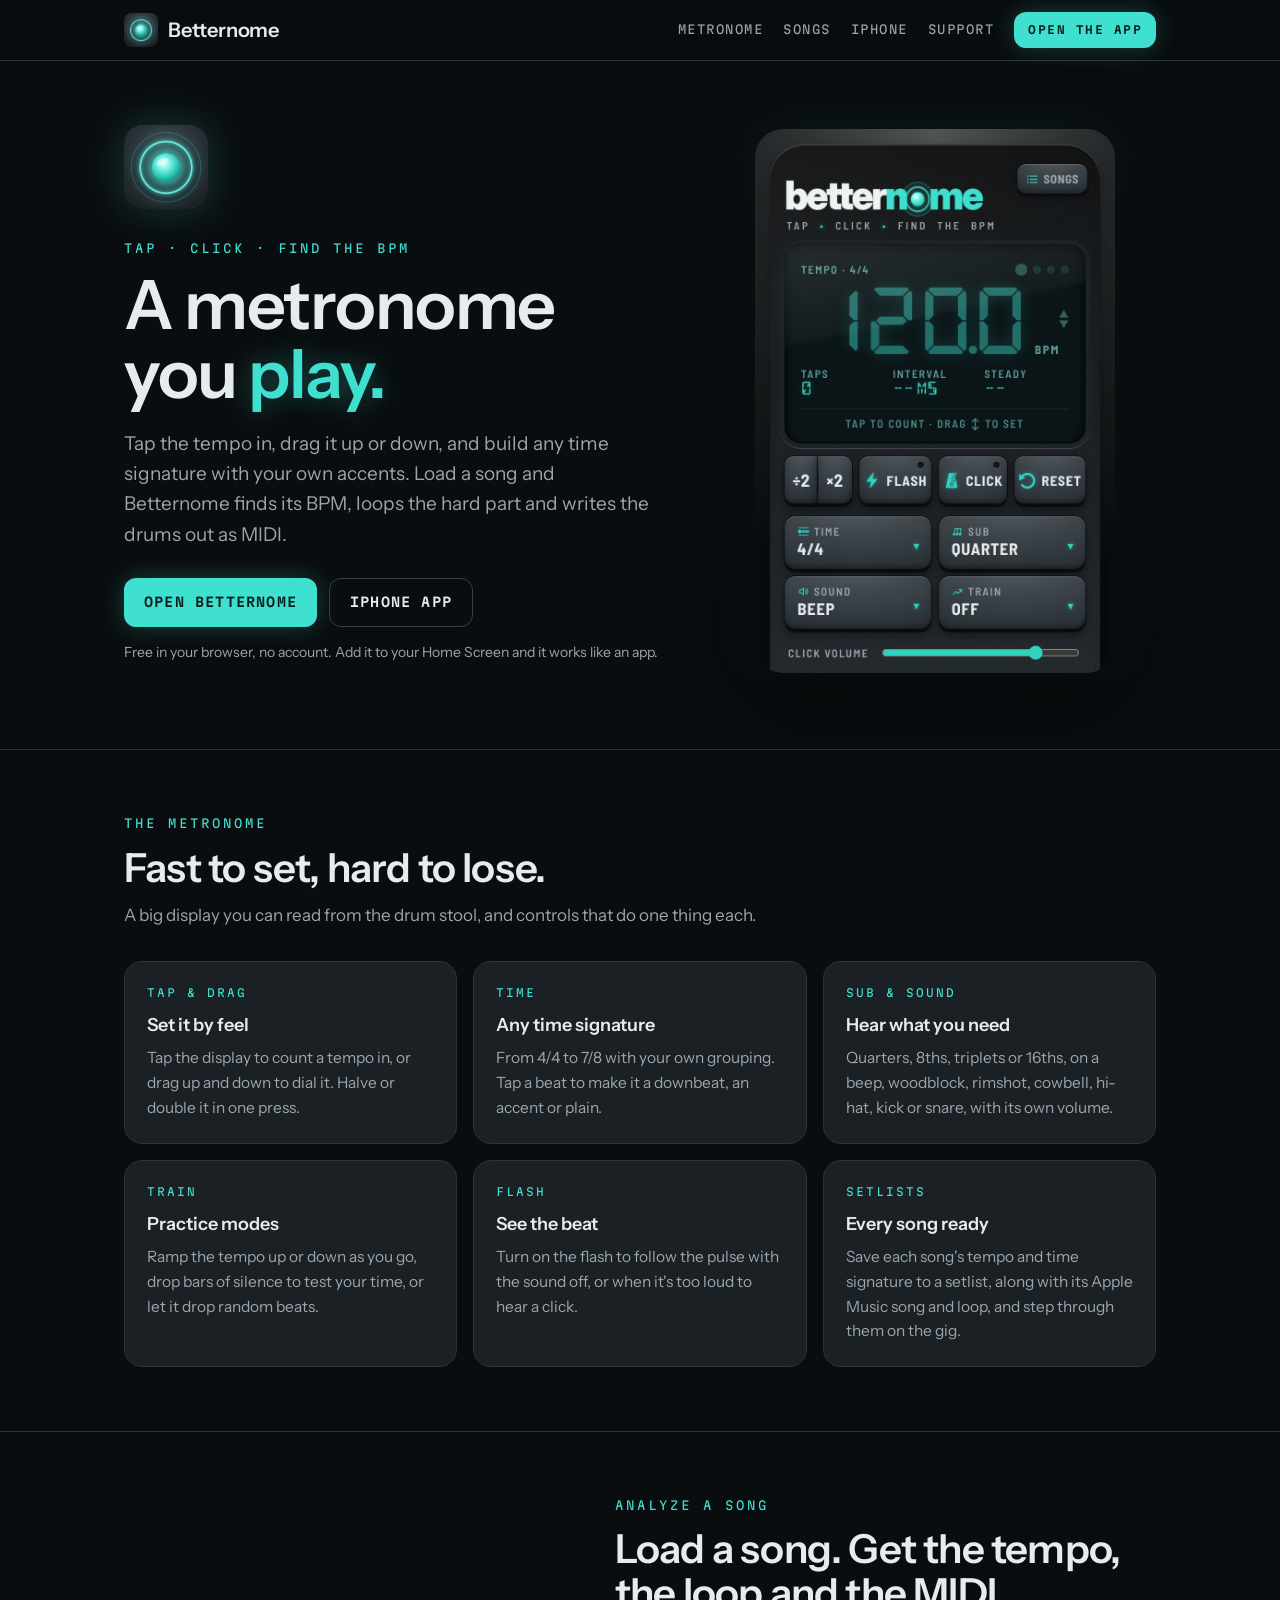
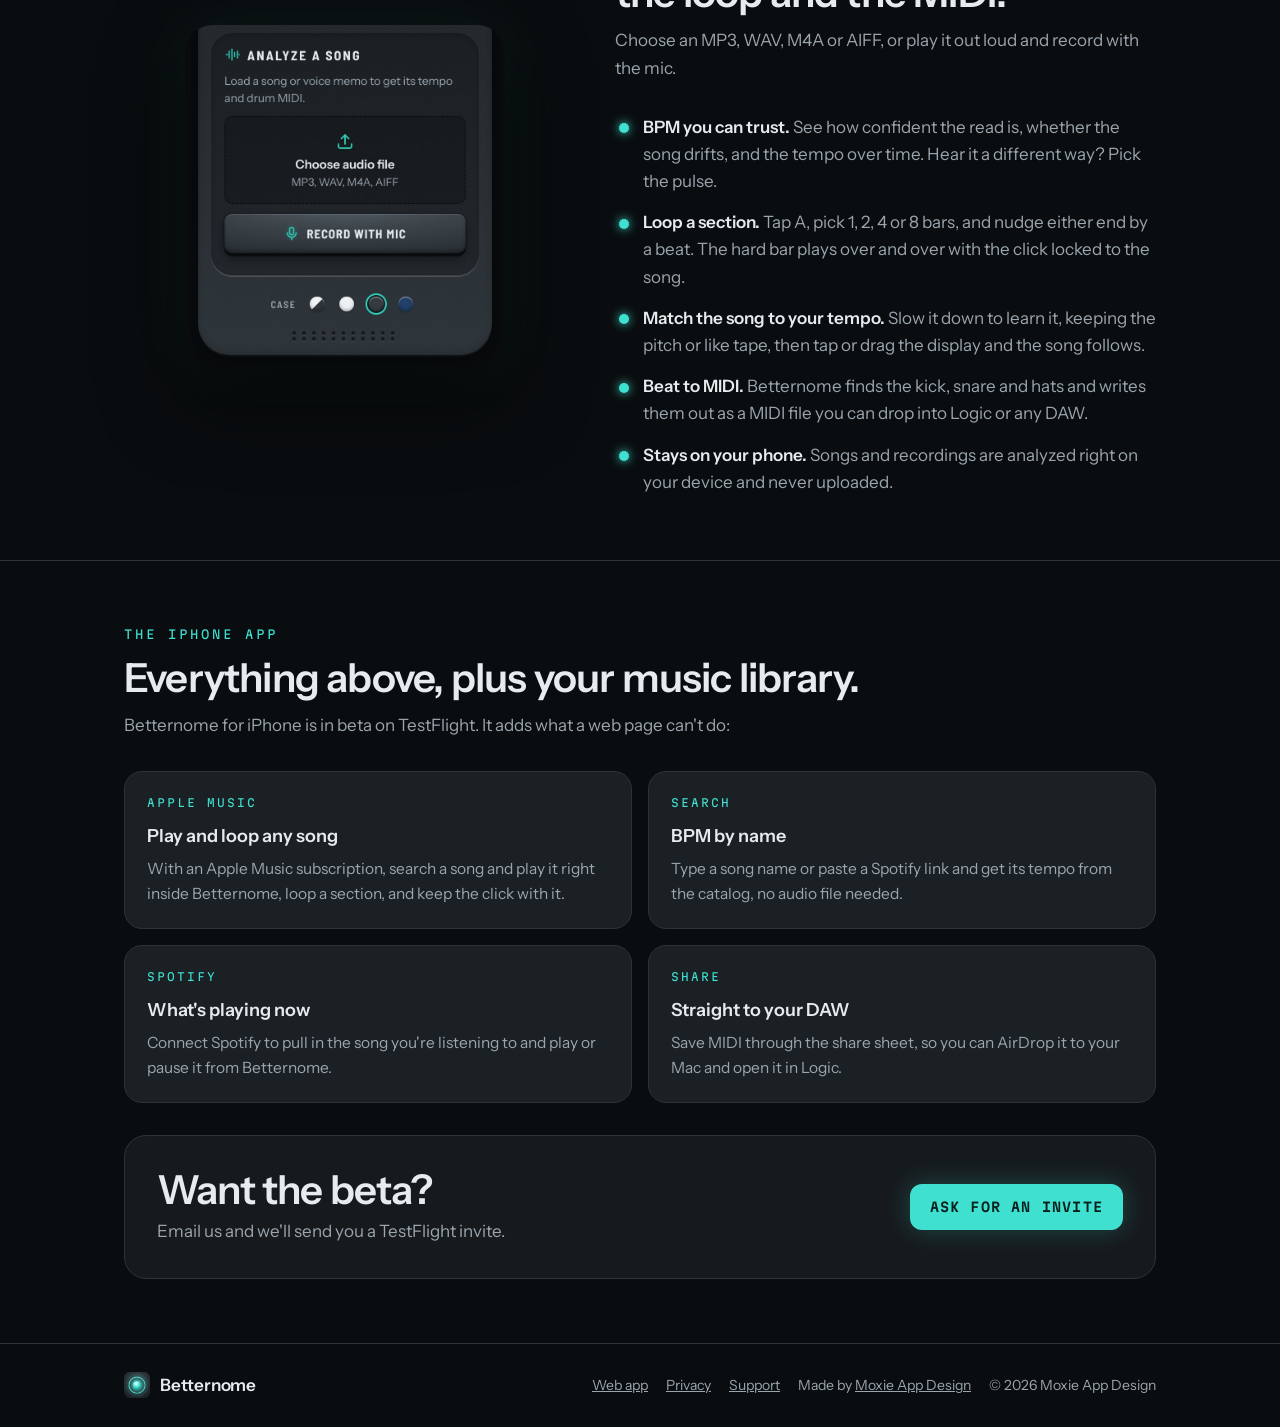
==== commit 1efce7d4: "Betternome: update web app (loop lengths, ramp down, compact Analyze, setlists keep songs) Rebuilt b" ====
--- a/betternome/index.html
+++ b/betternome/index.html
@@ -49,9 +49,9 @@
 <div class="card"><div class="tag">Tap &amp; drag</div><h3>Set it by feel</h3><p>Tap the display to count a tempo in, or drag up and down to dial it. Halve or double it in one press.</p></div>
 <div class="card"><div class="tag">Time</div><h3>Any time signature</h3><p>From 4/4 to 7/8 with your own grouping. Tap a beat to make it a downbeat, an accent or plain.</p></div>
 <div class="card"><div class="tag">Sub &amp; sound</div><h3>Hear what you need</h3><p>Quarters, 8ths, triplets or 16ths, on a beep, woodblock, rimshot, cowbell, hi-hat, kick or snare, with its own volume.</p></div>
-<div class="card"><div class="tag">Train</div><h3>Practice modes</h3><p>Ramp the tempo up as you go, drop bars of silence to test your time, or let it drop random beats.</p></div>
+<div class="card"><div class="tag">Train</div><h3>Practice modes</h3><p>Ramp the tempo up or down as you go, drop bars of silence to test your time, or let it drop random beats.</p></div>
 <div class="card"><div class="tag">Flash</div><h3>See the beat</h3><p>Turn on the flash to follow the pulse with the sound off, or when it's too loud to hear a click.</p></div>
-<div class="card"><div class="tag">Setlists</div><h3>Every song ready</h3><p>Save each song's tempo and time signature to a setlist and step through them on the gig.</p></div>
+<div class="card"><div class="tag">Setlists</div><h3>Every song ready</h3><p>Save each song's tempo and time signature to a setlist, along with its Apple Music song and loop, and step through them on the gig.</p></div>
 </div>
 </div></section>
 
@@ -63,7 +63,7 @@
 <p class="sub">Choose an MP3, WAV, M4A or AIFF, or play it out loud and record with the mic.</p>
 <ul class="ticks">
 <li><strong>BPM you can trust.</strong> See how confident the read is, whether the song drifts, and the tempo over time. Hear it a different way? Pick the pulse.</li>
-<li><strong>Loop a section.</strong> Set A and B and play the hard bar over and over, with the click locked to the song.</li>
+<li><strong>Loop a section.</strong> Tap A, pick 1, 2, 4 or 8 bars, and nudge either end by a beat. The hard bar plays over and over with the click locked to the song.</li>
 <li><strong>Match the song to your tempo.</strong> Slow it down to learn it, keeping the pitch or like tape, then tap or drag the display and the song follows.</li>
 <li><strong>Beat to MIDI.</strong> Betternome finds the kick, snare and hats and writes them out as a MIDI file you can drop into Logic or any DAW.</li>
 <li><strong>Stays on your phone.</strong> Songs and recordings are analyzed right on your device and never uploaded.</li>
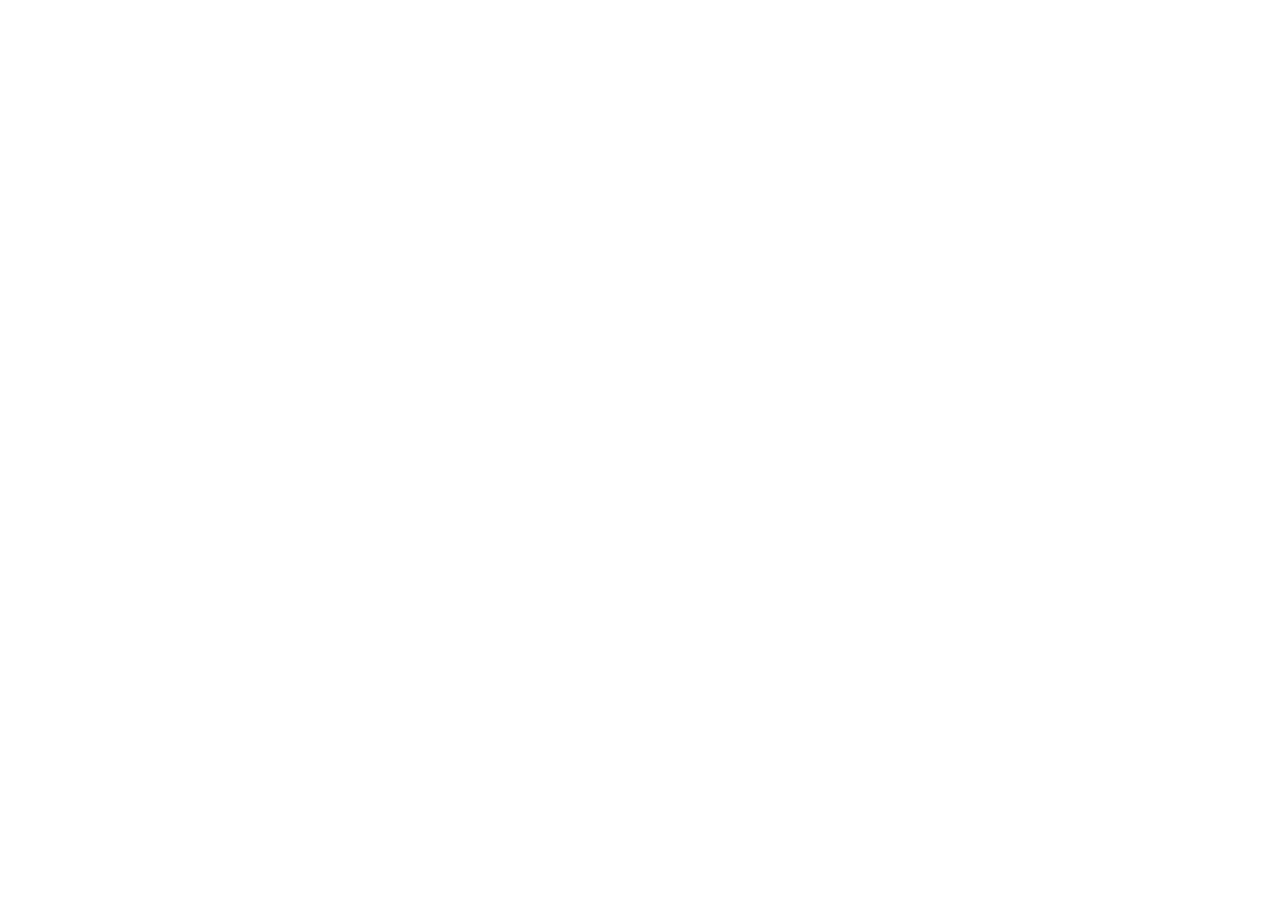
==== commit a991cfa7: "Betternome moved to betternome.app: card links go there and the old pages forward Co-Authored-By: Cl" ====
--- a/betternome/index.html
+++ b/betternome/index.html
@@ -2,95 +2,13 @@
 <html lang="en">
 <head>
 <meta charset="utf-8">
-<meta name="viewport" content="width=device-width, initial-scale=1">
-<title>Betternome: tap, click, find the BPM</title>
-<meta name="description" content="A metronome you play like an instrument. Tap or drag the tempo, build any time signature, and load a song to find its BPM, loop a section and turn the drums into MIDI.">
-<meta property="og:title" content="Betternome: tap, click, find the BPM">
-<meta property="og:description" content="Tap or drag the tempo, build any time signature, and load a song to find its BPM, loop a section and turn the drums into MIDI.">
-<meta property="og:image" content="https://moxieappdesign.com/betternome/icon.png">
-<meta name="theme-color" content="#0a0d0f">
-<link rel="icon" type="image/png" href="favicon.png">
-<link rel="apple-touch-icon" href="icon-180.png">
-<link rel="preconnect" href="https://fonts.googleapis.com">
-<link rel="preconnect" href="https://fonts.gstatic.com" crossorigin>
-<link href="https://fonts.googleapis.com/css2?family=Martian+Mono:wght@400;600&amp;family=Instrument+Sans:wght@400;600&amp;display=swap" rel="stylesheet">
-<link rel="stylesheet" href="style.css?v=1">
+<meta name="viewport" content="width=device-width,initial-scale=1">
+<title>Betternome</title>
+<!-- Betternome now lives at betternome.app; this page forwards old links there. -->
+<link rel="canonical" href="https://betternome.app/">
+<meta http-equiv="refresh" content="0; url=https://betternome.app/">
+<script>location.replace("https://betternome.app/"+location.hash)</script>
+<style>body{margin:0;background:#1b2024;color:#e7ebee;font:17px/1.5 -apple-system,BlinkMacSystemFont,sans-serif;display:grid;place-items:center;min-height:100vh;text-align:center;padding:20px}a{color:#40e0d0}</style>
 </head>
-<body>
-<header><div class="wrap"><nav aria-label="Main">
-<a class="brand" href="#top"><img src="icon-180.png" alt="" width="34" height="34">Betternome</a>
-<div class="nav-links">
-<a href="#metronome">Metronome</a>
-<a href="#songs">Songs</a>
-<a href="#iphone">iPhone</a>
-<a href="support.html">Support</a>
-<a class="btn" href="app/">Open the app</a>
-</div>
-</nav></div></header>
-
-<main>
-<section id="top" class="wrap hero">
-<div class="copy">
-<img class="icon" src="icon.png" alt="Betternome app icon" width="84" height="84">
-<div class="kicker">Tap · Click · Find the BPM</div>
-<h1>A metronome you <span class="hl">play.</span></h1>
-<p class="lead">Tap the tempo in, drag it up or down, and build any time signature with your own accents. Load a song and Betternome finds its BPM, loops the hard part and writes the drums out as MIDI.</p>
-<div class="cta"><a class="btn" href="app/">Open Betternome</a><a class="btn ghost" href="#iphone">iPhone app</a></div>
-<p class="note">Free in your browser, no account. Add it to your Home Screen and it works like an app.</p>
-</div>
-<div class="phone"><img src="shots/tap.jpg" alt="Betternome showing 120 BPM in 4/4 with tap, flash, click and reset buttons" width="780" height="1180"></div>
-</section>
-
-<section id="metronome" class="pad"><div class="wrap">
-<div class="label">The metronome</div>
-<h2>Fast to set, hard to lose.</h2>
-<p class="sub">A big display you can read from the drum stool, and controls that do one thing each.</p>
-<div class="grid">
-<div class="card"><div class="tag">Tap &amp; drag</div><h3>Set it by feel</h3><p>Tap the display to count a tempo in, or drag up and down to dial it. Halve or double it in one press.</p></div>
-<div class="card"><div class="tag">Time</div><h3>Any time signature</h3><p>From 4/4 to 7/8 with your own grouping. Tap a beat to make it a downbeat, an accent or plain.</p></div>
-<div class="card"><div class="tag">Sub &amp; sound</div><h3>Hear what you need</h3><p>Quarters, 8ths, triplets or 16ths, on a beep, woodblock, rimshot, cowbell, hi-hat, kick or snare, with its own volume.</p></div>
-<div class="card"><div class="tag">Train</div><h3>Practice modes</h3><p>Ramp the tempo up or down as you go, drop bars of silence to test your time, or let it drop random beats.</p></div>
-<div class="card"><div class="tag">Flash</div><h3>See the beat</h3><p>Turn on the flash to follow the pulse with the sound off, or when it's too loud to hear a click.</p></div>
-<div class="card"><div class="tag">Setlists</div><h3>Every song ready</h3><p>Save each song's tempo and time signature to a setlist, along with its Apple Music song and loop, and step through them on the gig.</p></div>
-</div>
-</div></section>
-
-<section id="songs" class="pad"><div class="wrap split">
-<div class="phone"><img src="shots/analyze.jpg" alt="The Analyze a song card with Choose audio file and Record with mic" width="780" height="836"></div>
-<div>
-<div class="label">Analyze a song</div>
-<h2>Load a song. Get the tempo, the loop and the MIDI.</h2>
-<p class="sub">Choose an MP3, WAV, M4A or AIFF, or play it out loud and record with the mic.</p>
-<ul class="ticks">
-<li><strong>BPM you can trust.</strong> See how confident the read is, whether the song drifts, and the tempo over time. Hear it a different way? Pick the pulse.</li>
-<li><strong>Loop a section.</strong> Tap A, pick 1, 2, 4 or 8 bars, and nudge either end by a beat. The hard bar plays over and over with the click locked to the song.</li>
-<li><strong>Match the song to your tempo.</strong> Slow it down to learn it, keeping the pitch or like tape, then tap or drag the display and the song follows.</li>
-<li><strong>Beat to MIDI.</strong> Betternome finds the kick, snare and hats and writes them out as a MIDI file you can drop into Logic or any DAW.</li>
-<li><strong>Stays on your phone.</strong> Songs and recordings are analyzed right on your device and never uploaded.</li>
-</ul>
-</div>
-</div></section>
-
-<section id="iphone" class="pad"><div class="wrap">
-<div class="label">The iPhone app</div>
-<h2>Everything above, plus your music library.</h2>
-<p class="sub">Betternome for iPhone is in beta on TestFlight. It adds what a web page can't do:</p>
-<div class="grid two">
-<div class="card"><div class="tag">Apple Music</div><h3>Play and loop any song</h3><p>With an Apple Music subscription, search a song and play it right inside Betternome, loop a section, and keep the click with it.</p></div>
-<div class="card"><div class="tag">Search</div><h3>BPM by name</h3><p>Type a song name or paste a Spotify link and get its tempo from the catalog, no audio file needed.</p></div>
-<div class="card"><div class="tag">Spotify</div><h3>What's playing now</h3><p>Connect Spotify to pull in the song you're listening to and play or pause it from Betternome.</p></div>
-<div class="card"><div class="tag">Share</div><h3>Straight to your DAW</h3><p>Save MIDI through the share sheet, so you can AirDrop it to your Mac and open it in Logic.</p></div>
-</div>
-<div class="band" style="margin-top:32px">
-<div><h2>Want the beta?</h2><p>Email us and we'll send you a TestFlight invite.</p></div>
-<a class="btn" href="mailto:linesandbars@gmail.com?subject=Betternome%20beta">Ask for an invite</a>
-</div>
-</div></section>
-</main>
-
-<footer><div class="wrap">
-<a class="brand" href="#top" style="font-size:17px"><img src="icon-180.png" alt="" width="26" height="26" style="width:26px;height:26px;border-radius:6px">Betternome</a>
-<div class="links"><a href="app/">Web app</a><a href="privacy.html">Privacy</a><a href="support.html">Support</a><span>Made by <a href="../">Moxie App Design</a></span><span>&copy; 2026 Moxie App Design</span></div>
-</div></footer>
-</body>
+<body><p>Betternome has moved to <a href="https://betternome.app/">betternome.app</a>.</p></body>
 </html>
